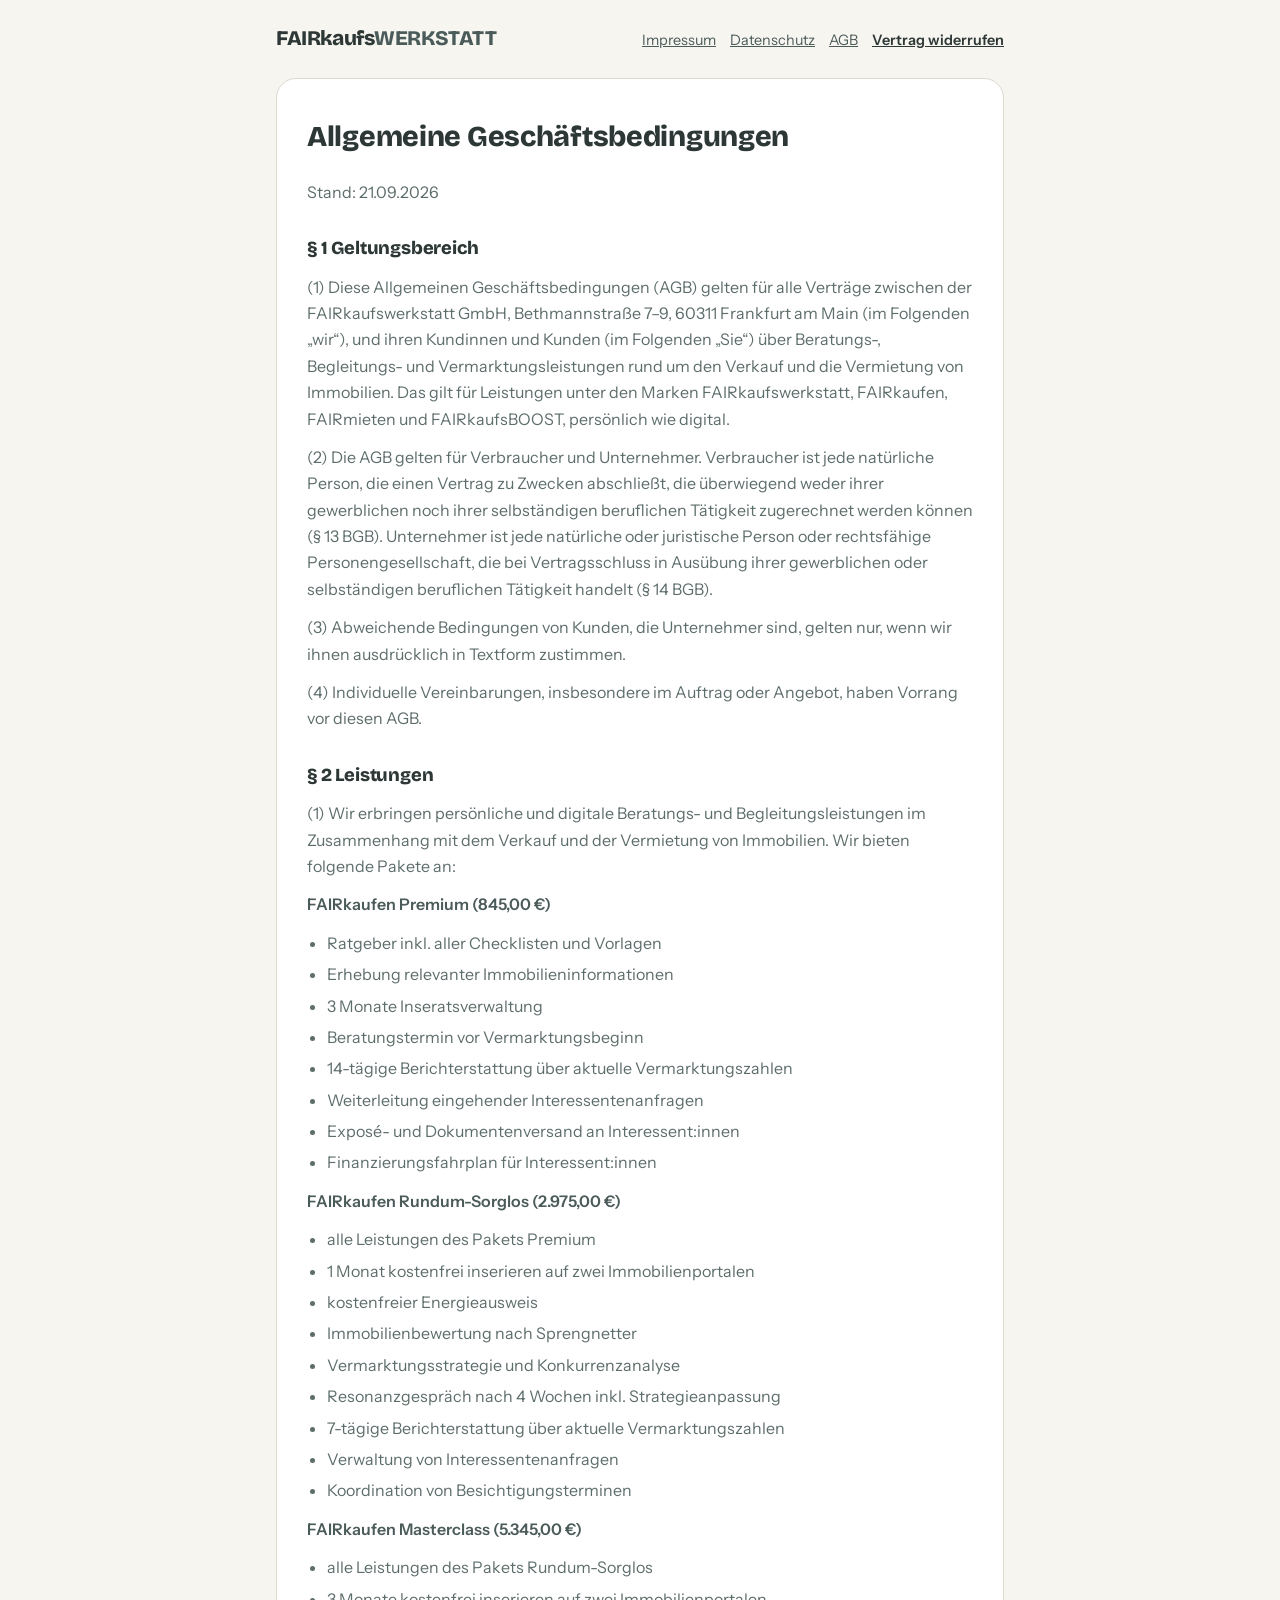
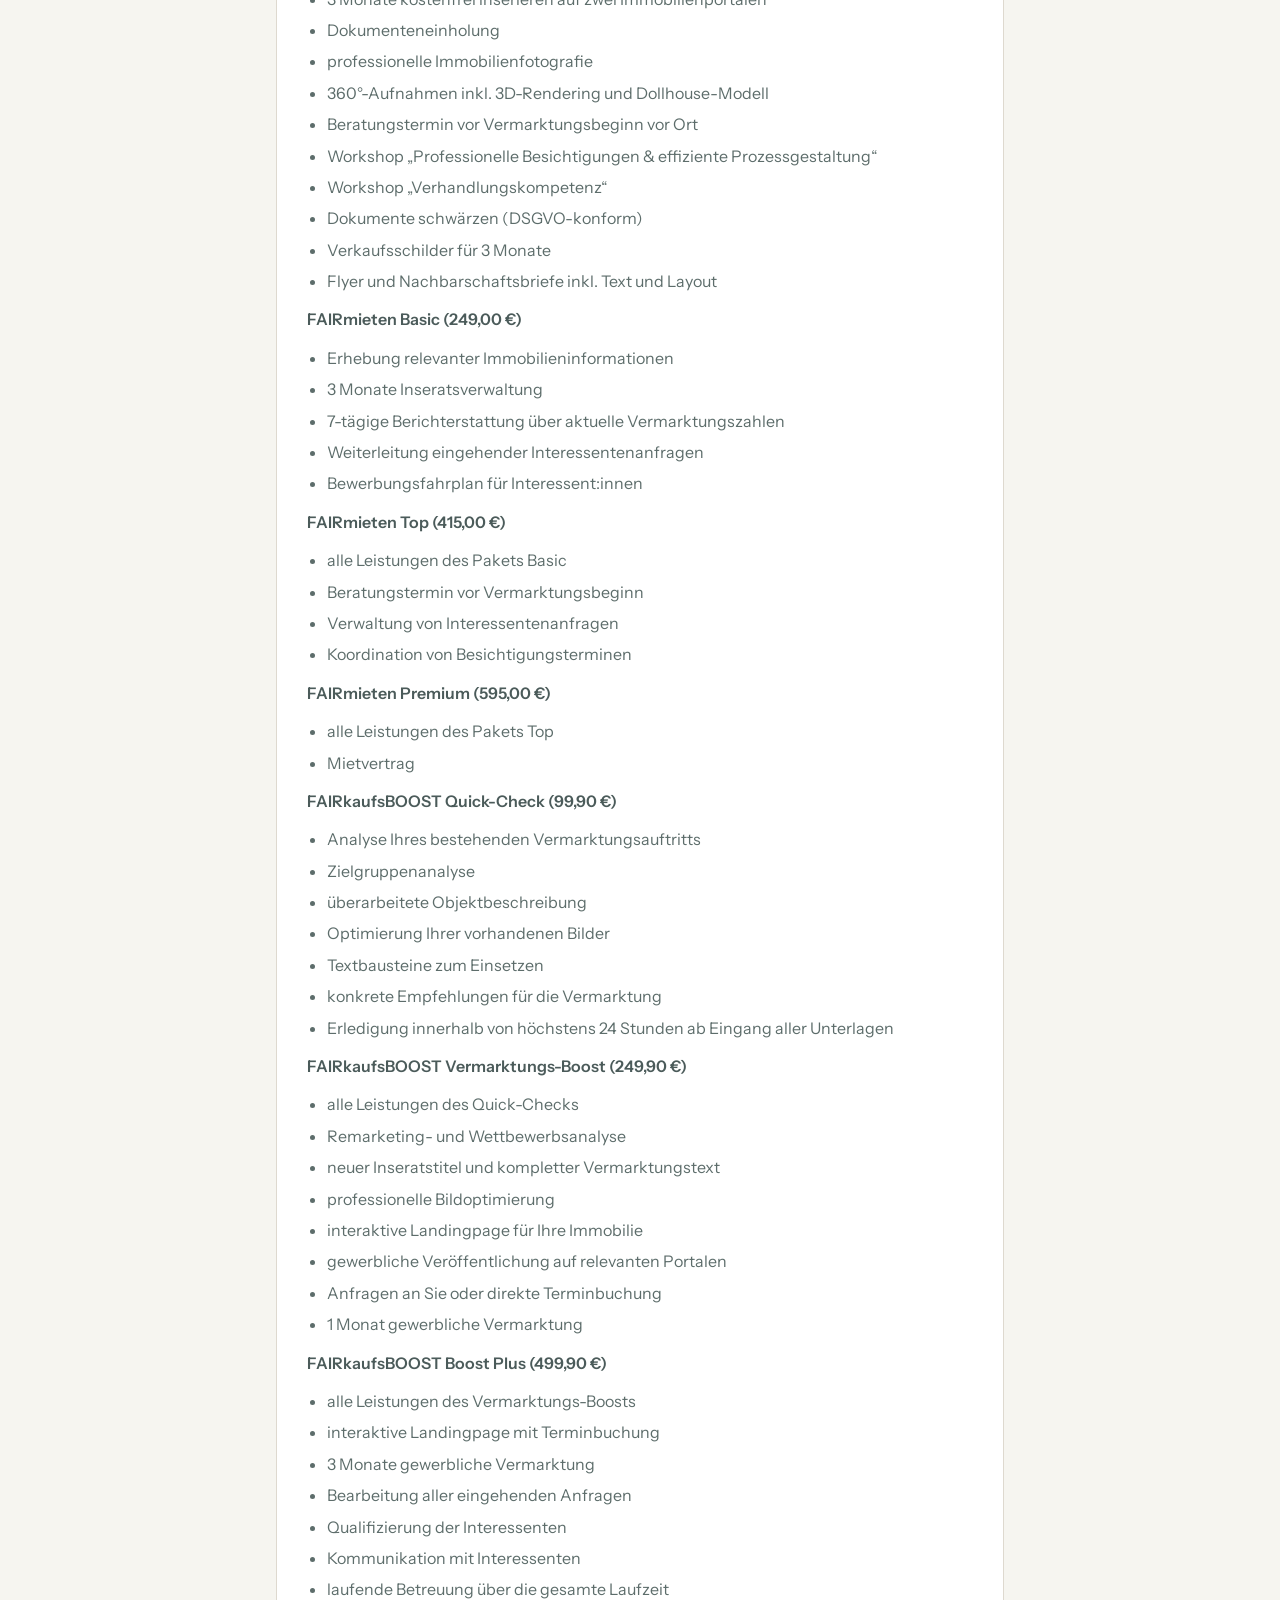
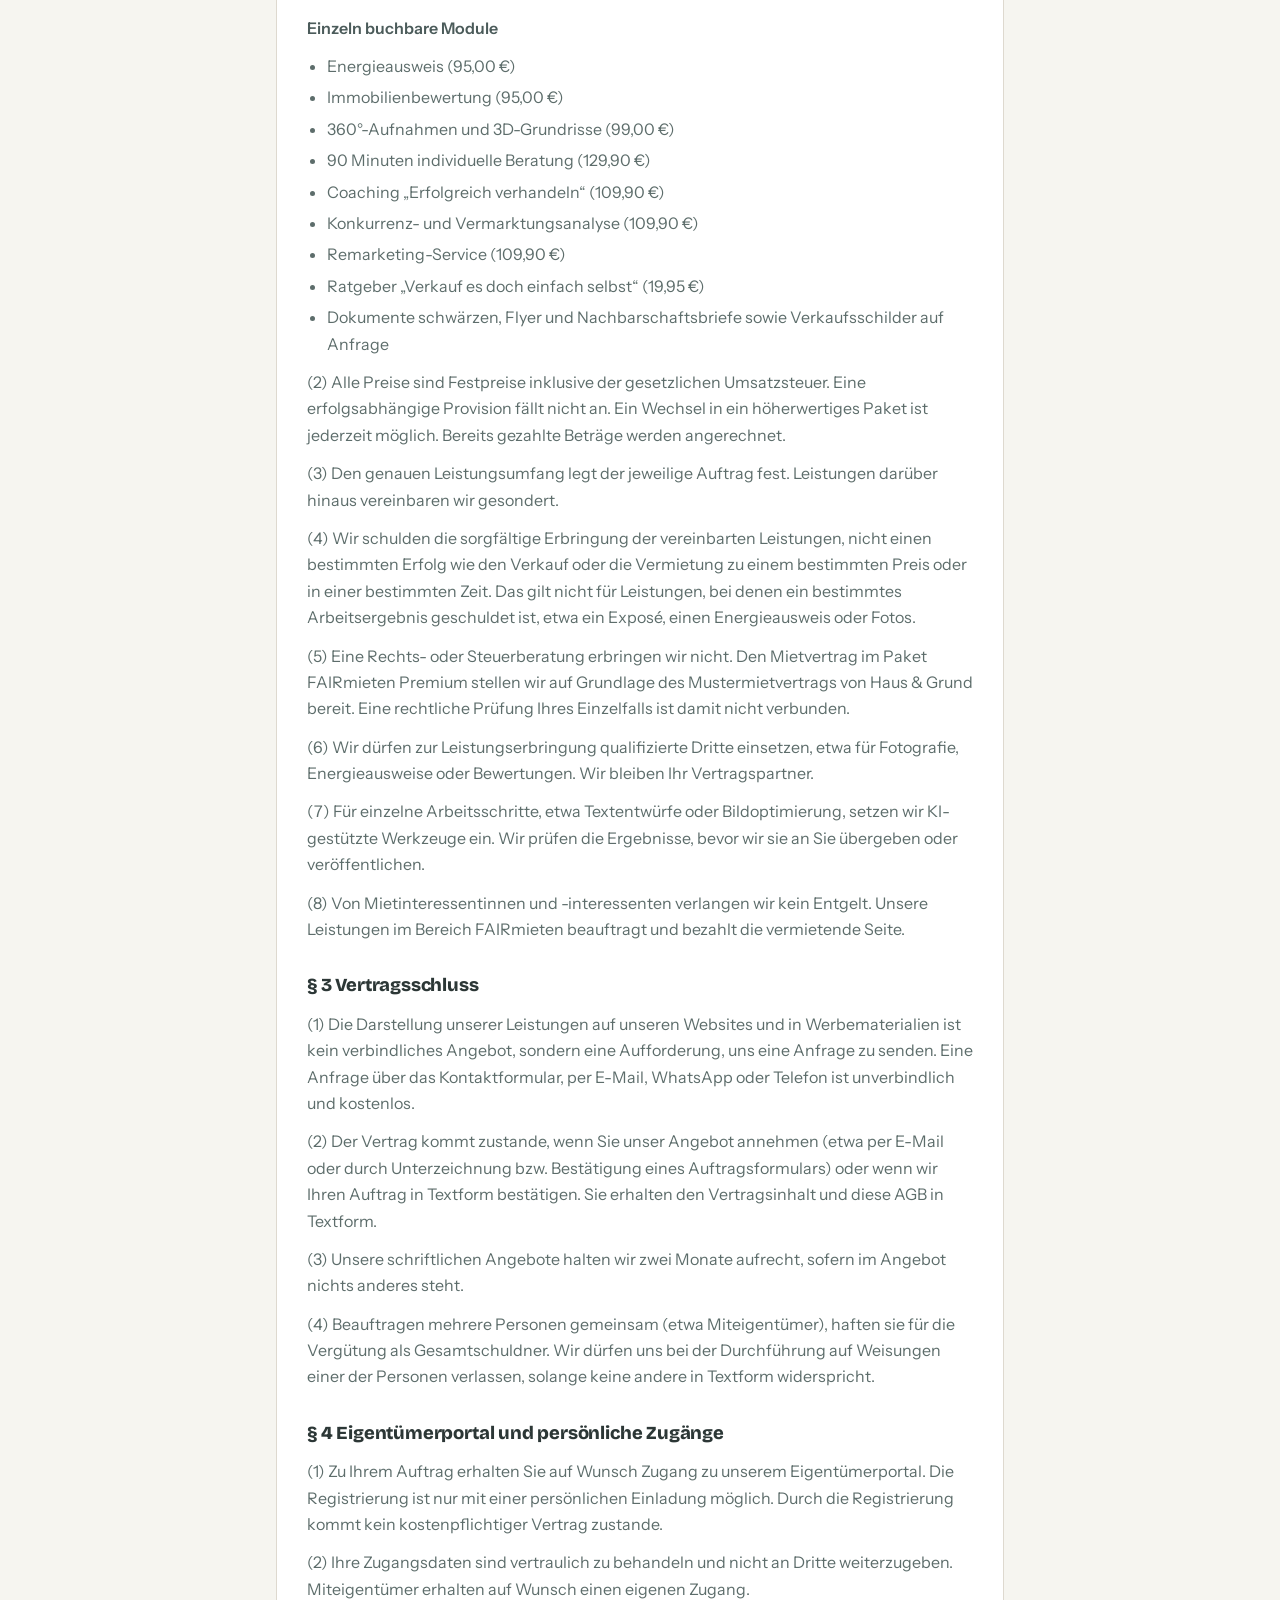
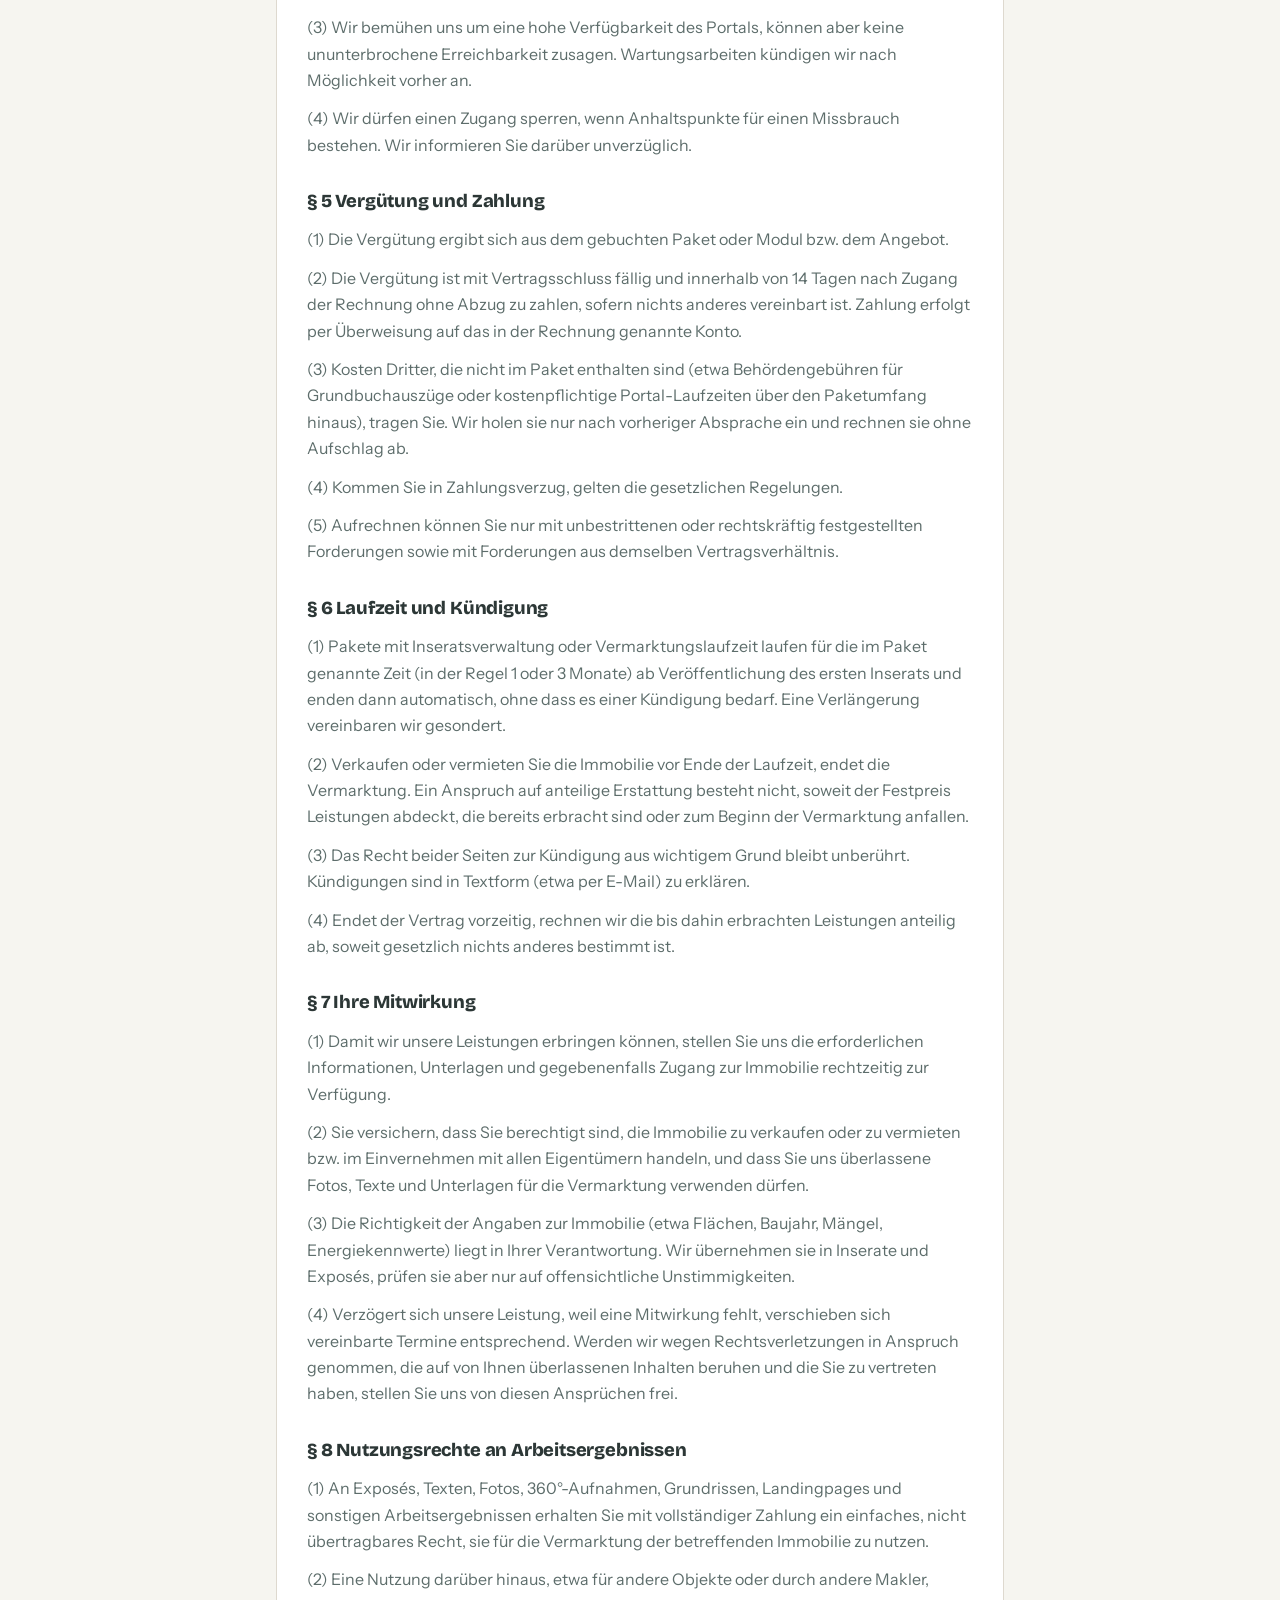
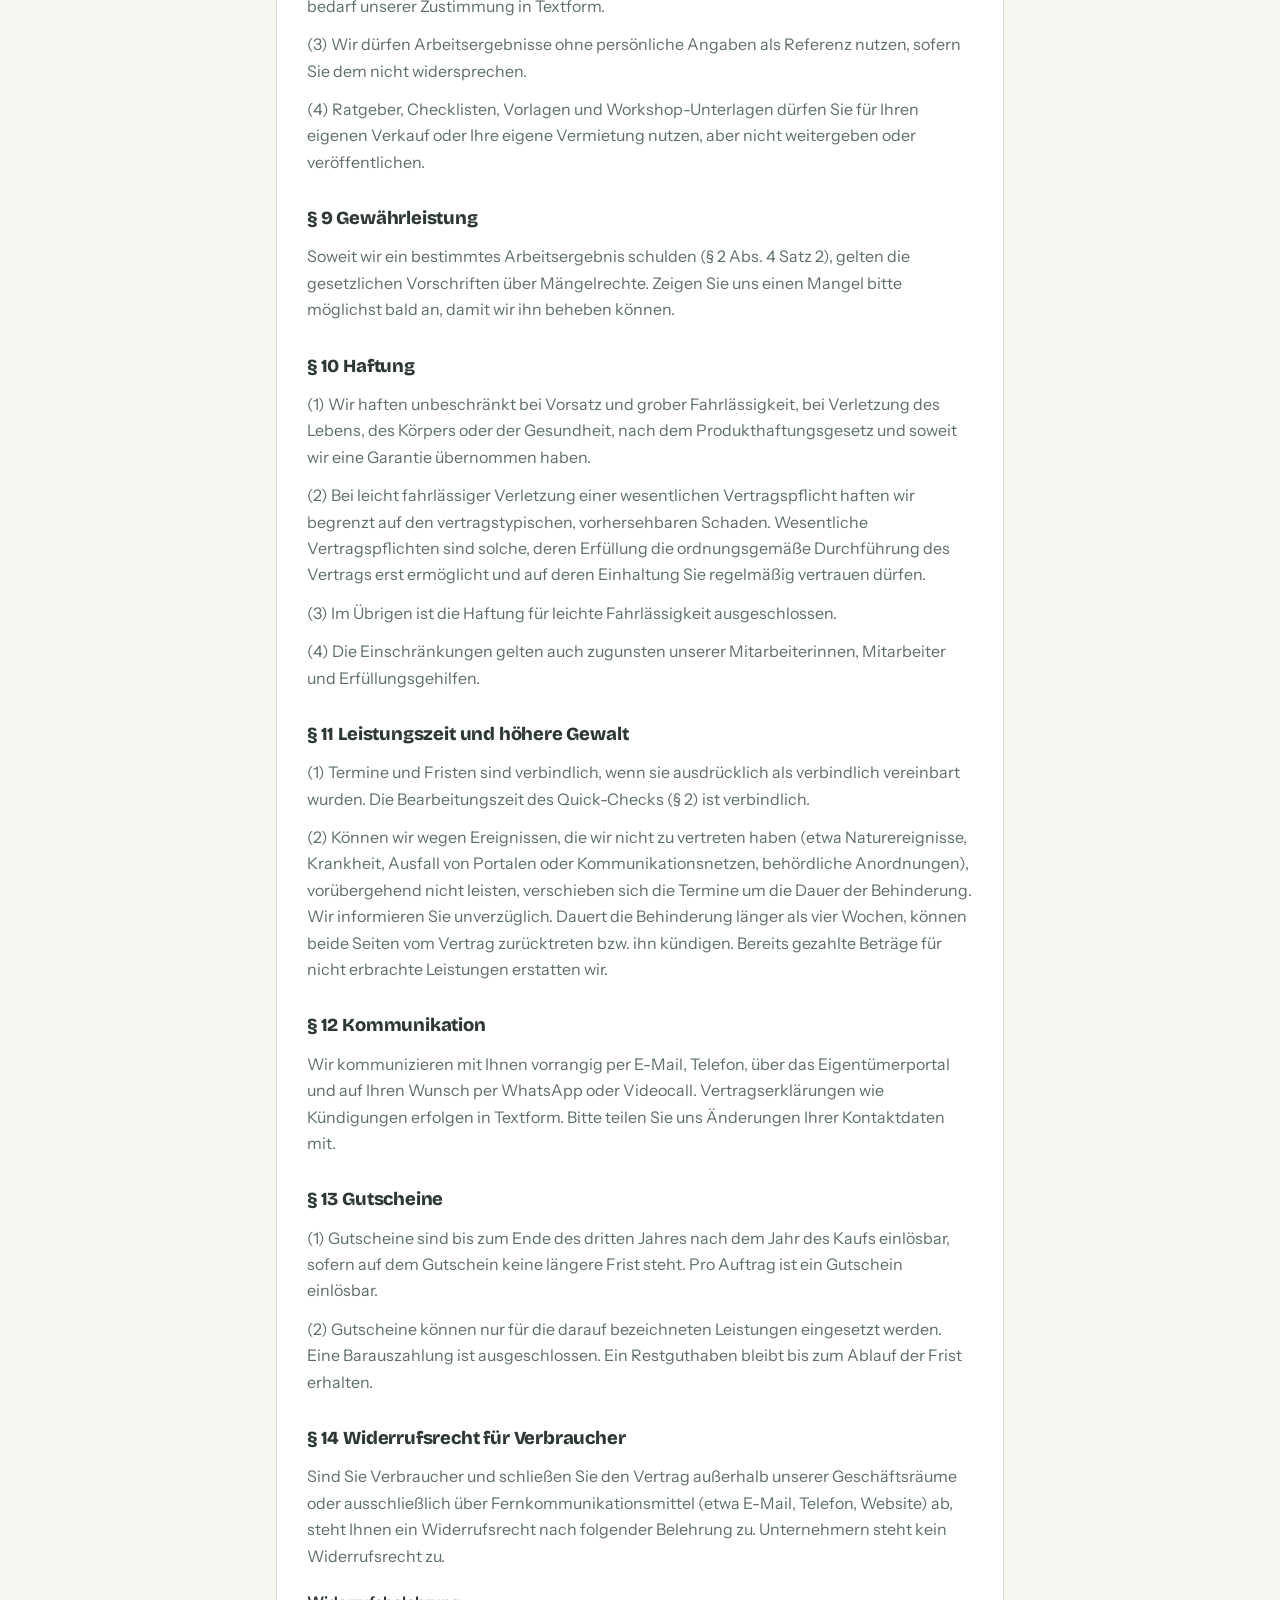
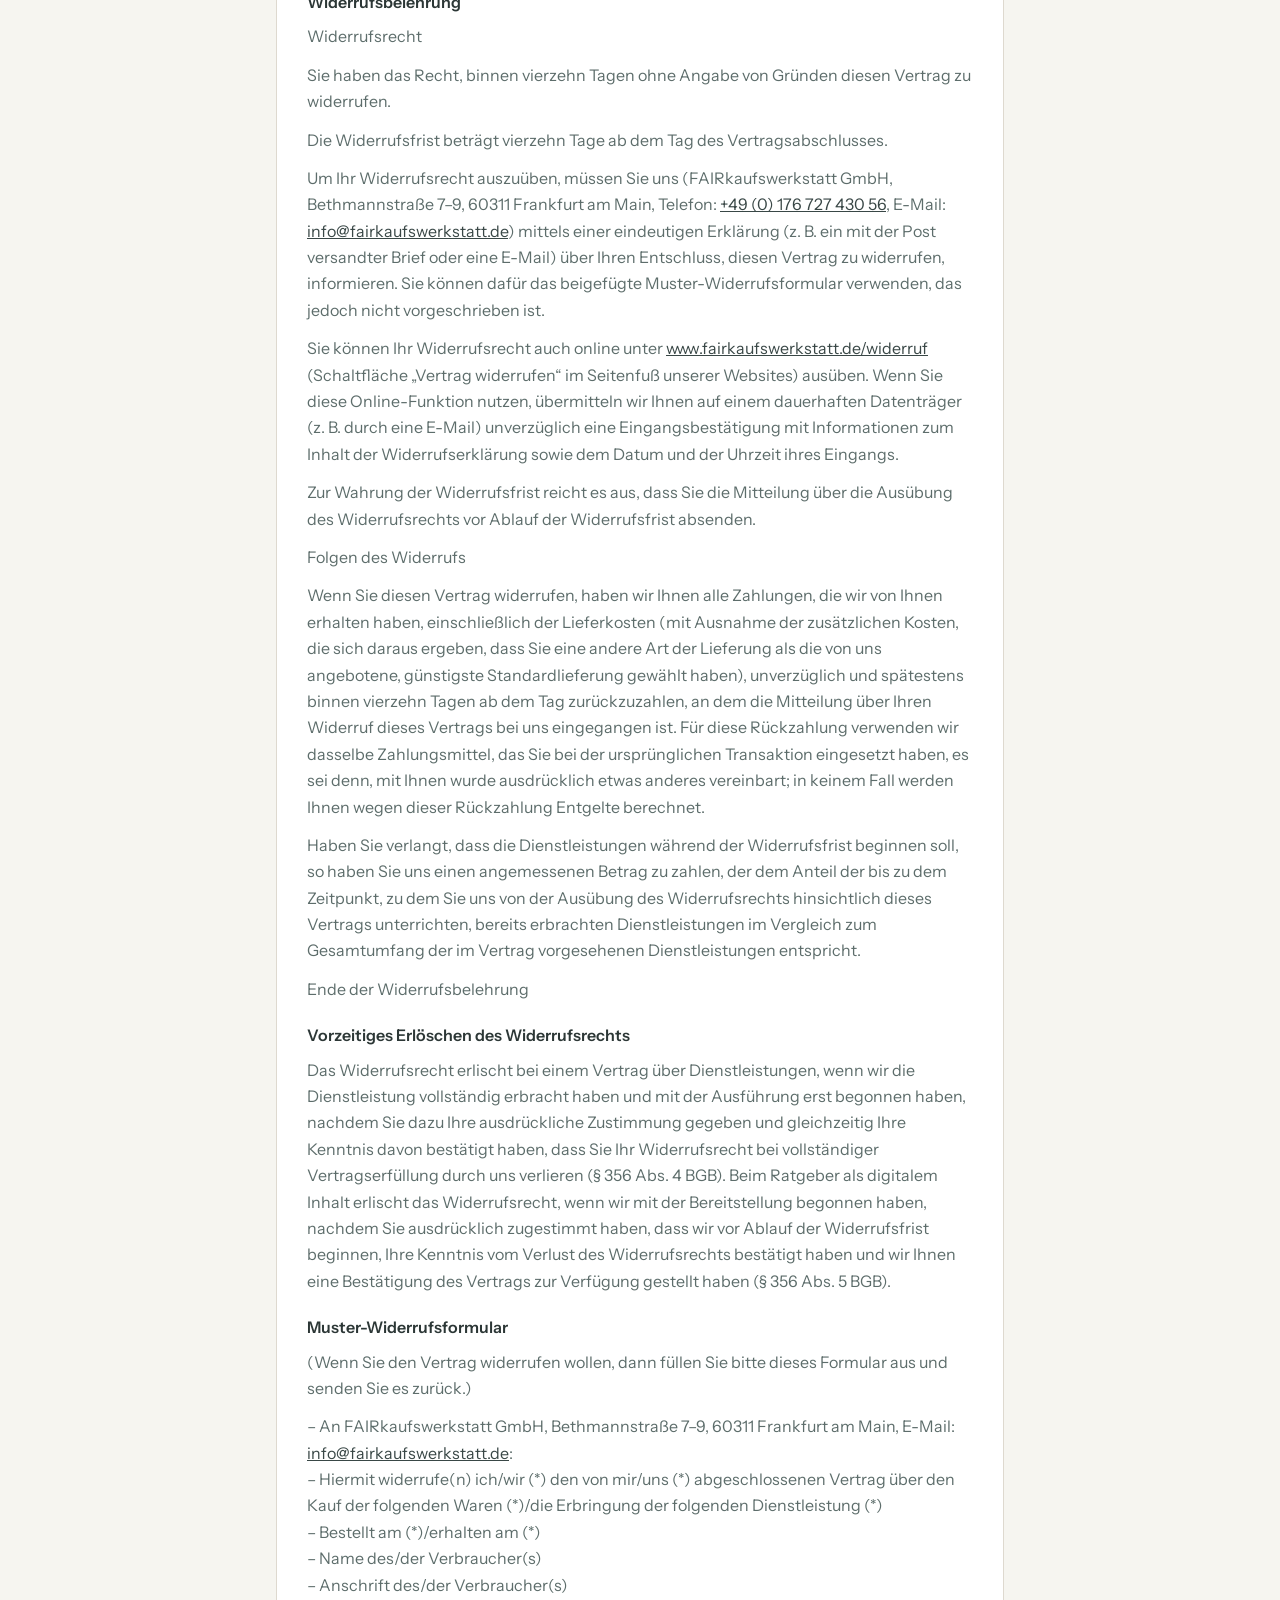
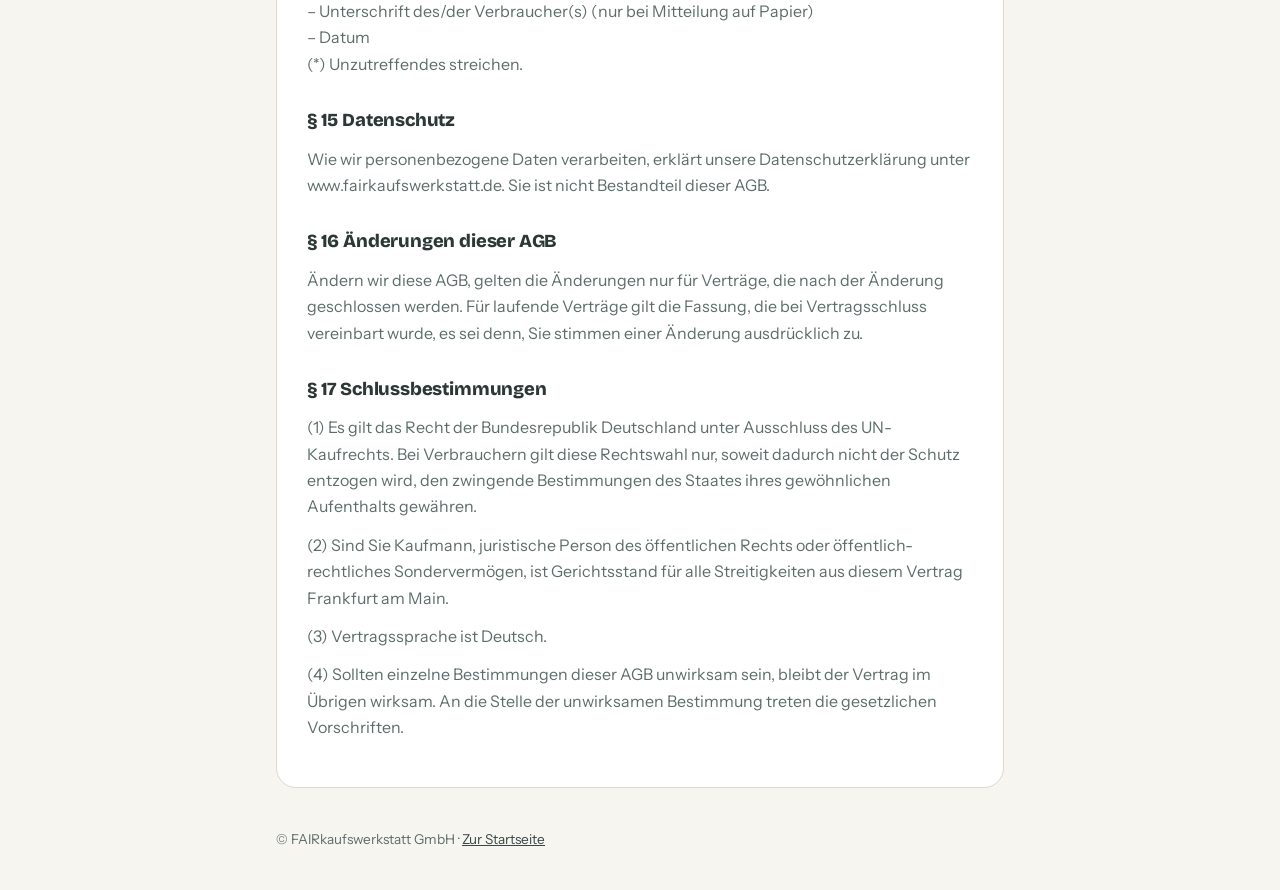
==== agb/index.html @ 756a77ba "Feste Adressen /impressum/, /datenschutz/, /agb/ für Verlinkung aus Portal, CRM und Mails Co-Authore" ====
<!DOCTYPE html>
<html lang="de">
<head>
<meta charset="UTF-8">
<meta name="viewport" content="width=device-width, initial-scale=1">
<title>AGB – FAIRkaufswerkstatt</title>
<link rel="canonical" href="https://www.fairkaufswerkstatt.de/agb/">
<link rel="icon" href="/favicon.png" type="image/png">
<link rel="stylesheet" href="/fonts/fonts.css">
<style>
  :root{--ink:#2c3736;--ink-2:#4b5b5a;--muted:#5d6d6b;--paper:#f6f5f0;--line:#ded9cf;--mint-dark:#394746;
    --display:'Bricolage Grotesque','Arial Black',system-ui,sans-serif;--body:'Instrument Sans',system-ui,-apple-system,'Segoe UI',sans-serif}
  *{box-sizing:border-box}
  body{margin:0;background:var(--paper);color:var(--ink);font-family:var(--body);font-size:16px;line-height:1.65}
  .wrap{width:min(760px,100%);margin:0 auto;padding:0 16px}
  header{padding:22px 0;display:flex;justify-content:space-between;align-items:center;gap:12px;flex-wrap:wrap}
  .brand{font-family:var(--display);font-weight:800;font-size:1.3rem;letter-spacing:-.02em;text-decoration:none;color:var(--ink)}
  .brand span{color:var(--ink-2)}
  nav a{color:var(--ink-2);margin-left:14px;font-size:.9rem}
  main{background:#fff;border:1px solid var(--line);border-radius:20px;padding:34px 30px;margin-bottom:40px}
  @media(max-width:560px){main{padding:24px 16px}nav a{margin:0 14px 0 0}}
  h1{font-family:var(--display);font-weight:800;letter-spacing:-.01em;font-size:1.8rem;margin:0 0 18px}
  h2{font-family:var(--display);font-weight:800;letter-spacing:-.01em;font-size:1.15rem;margin:28px 0 10px}
  h3{font-weight:600;font-size:1rem;margin:20px 0 8px}
  p{margin:0 0 12px;color:var(--muted)} ul{margin:0 0 12px;padding-left:20px;color:var(--muted)} li{margin-bottom:5px}
  strong{color:var(--ink-2)}
  a{color:var(--mint-dark);overflow-wrap:break-word}
  footer{padding:0 0 40px;font-size:.85rem;color:var(--muted)}
  .widerruf{font-weight:600;color:var(--ink)}
</style>
</head>
<body>
<div class="wrap">
<header><a class="brand" href="/">FAIRkaufs<span>WERKSTATT</span></a>
<nav><a href="/impressum/">Impressum</a><a href="/datenschutz/">Datenschutz</a><a href="/agb/">AGB</a><a class="widerruf" href="/widerruf/">Vertrag widerrufen</a></nav></header>
<main>
<h1>Allgemeine Geschäftsbedingungen</h1>
<p>Stand: 21.09.2026</p>
<h2>§ 1 Geltungsbereich</h2>
<p>(1) Diese Allgemeinen Geschäftsbedingungen (AGB) gelten für alle Verträge zwischen der FAIRkaufswerkstatt GmbH, Bethmannstraße 7–9, 60311 Frankfurt am Main (im Folgenden „wir“), und ihren Kundinnen und Kunden (im Folgenden „Sie“) über Beratungs-, Begleitungs- und Vermarktungsleistungen rund um den Verkauf und die Vermietung von Immobilien. Das gilt für Leistungen unter den Marken FAIRkaufswerkstatt, FAIRkaufen, FAIRmieten und FAIRkaufsBOOST, persönlich wie digital.</p>
<p>(2) Die AGB gelten für Verbraucher und Unternehmer. Verbraucher ist jede natürliche Person, die einen Vertrag zu Zwecken abschließt, die überwiegend weder ihrer gewerblichen noch ihrer selbständigen beruflichen Tätigkeit zugerechnet werden können (§ 13 BGB). Unternehmer ist jede natürliche oder juristische Person oder rechtsfähige Personengesellschaft, die bei Vertragsschluss in Ausübung ihrer gewerblichen oder selbständigen beruflichen Tätigkeit handelt (§ 14 BGB).</p>
<p>(3) Abweichende Bedingungen von Kunden, die Unternehmer sind, gelten nur, wenn wir ihnen ausdrücklich in Textform zustimmen.</p>
<p>(4) Individuelle Vereinbarungen, insbesondere im Auftrag oder Angebot, haben Vorrang vor diesen AGB.</p>
<h2>§ 2 Leistungen</h2>
<p>(1) Wir erbringen persönliche und digitale Beratungs- und Begleitungsleistungen im Zusammenhang mit dem Verkauf und der Vermietung von Immobilien. Wir bieten folgende Pakete an:</p>
<p><strong>FAIRkaufen Premium (845,00 €)</strong></p>
<ul><li>Ratgeber inkl. aller Checklisten und Vorlagen</li><li>Erhebung relevanter Immobilieninformationen</li><li>3 Monate Inseratsverwaltung</li><li>Beratungstermin vor Vermarktungsbeginn</li><li>14-tägige Berichterstattung über aktuelle Vermarktungszahlen</li><li>Weiterleitung eingehender Interessentenanfragen</li><li>Exposé- und Dokumentenversand an Interessent:innen</li><li>Finanzierungsfahrplan für Interessent:innen</li></ul>
<p><strong>FAIRkaufen Rundum-Sorglos (2.975,00 €)</strong></p>
<ul><li>alle Leistungen des Pakets Premium</li><li>1 Monat kostenfrei inserieren auf zwei Immobilienportalen</li><li>kostenfreier Energieausweis</li><li>Immobilienbewertung nach Sprengnetter</li><li>Vermarktungsstrategie und Konkurrenzanalyse</li><li>Resonanzgespräch nach 4 Wochen inkl. Strategieanpassung</li><li>7-tägige Berichterstattung über aktuelle Vermarktungszahlen</li><li>Verwaltung von Interessentenanfragen</li><li>Koordination von Besichtigungsterminen</li></ul>
<p><strong>FAIRkaufen Masterclass (5.345,00 €)</strong></p>
<ul><li>alle Leistungen des Pakets Rundum-Sorglos</li><li>3 Monate kostenfrei inserieren auf zwei Immobilienportalen</li><li>Dokumenteneinholung</li><li>professionelle Immobilienfotografie</li><li>360°-Aufnahmen inkl. 3D-Rendering und Dollhouse-Modell</li><li>Beratungstermin vor Vermarktungsbeginn vor Ort</li><li>Workshop „Professionelle Besichtigungen &amp; effiziente Prozessgestaltung“</li><li>Workshop „Verhandlungskompetenz“</li><li>Dokumente schwärzen (DSGVO-konform)</li><li>Verkaufsschilder für 3 Monate</li><li>Flyer und Nachbarschaftsbriefe inkl. Text und Layout</li></ul>
<p><strong>FAIRmieten Basic (249,00 €)</strong></p>
<ul><li>Erhebung relevanter Immobilieninformationen</li><li>3 Monate Inseratsverwaltung</li><li>7-tägige Berichterstattung über aktuelle Vermarktungszahlen</li><li>Weiterleitung eingehender Interessentenanfragen</li><li>Bewerbungsfahrplan für Interessent:innen</li></ul>
<p><strong>FAIRmieten Top (415,00 €)</strong></p>
<ul><li>alle Leistungen des Pakets Basic</li><li>Beratungstermin vor Vermarktungsbeginn</li><li>Verwaltung von Interessentenanfragen</li><li>Koordination von Besichtigungsterminen</li></ul>
<p><strong>FAIRmieten Premium (595,00 €)</strong></p>
<ul><li>alle Leistungen des Pakets Top</li><li>Mietvertrag</li></ul>
<p><strong>FAIRkaufsBOOST Quick-Check (99,90 €)</strong></p>
<ul><li>Analyse Ihres bestehenden Vermarktungsauftritts</li><li>Zielgruppenanalyse</li><li>überarbeitete Objektbeschreibung</li><li>Optimierung Ihrer vorhandenen Bilder</li><li>Textbausteine zum Einsetzen</li><li>konkrete Empfehlungen für die Vermarktung</li><li>Erledigung innerhalb von höchstens 24 Stunden ab Eingang aller Unterlagen</li></ul>
<p><strong>FAIRkaufsBOOST Vermarktungs-Boost (249,90 €)</strong></p>
<ul><li>alle Leistungen des Quick-Checks</li><li>Remarketing- und Wettbewerbsanalyse</li><li>neuer Inseratstitel und kompletter Vermarktungstext</li><li>professionelle Bildoptimierung</li><li>interaktive Landingpage für Ihre Immobilie</li><li>gewerbliche Veröffentlichung auf relevanten Portalen</li><li>Anfragen an Sie oder direkte Terminbuchung</li><li>1 Monat gewerbliche Vermarktung</li></ul>
<p><strong>FAIRkaufsBOOST Boost Plus (499,90 €)</strong></p>
<ul><li>alle Leistungen des Vermarktungs-Boosts</li><li>interaktive Landingpage mit Terminbuchung</li><li>3 Monate gewerbliche Vermarktung</li><li>Bearbeitung aller eingehenden Anfragen</li><li>Qualifizierung der Interessenten</li><li>Kommunikation mit Interessenten</li><li>laufende Betreuung über die gesamte Laufzeit</li></ul>
<p><strong>Einzeln buchbare Module</strong></p>
<ul><li>Energieausweis (95,00 €)</li><li>Immobilienbewertung (95,00 €)</li><li>360°-Aufnahmen und 3D-Grundrisse (99,00 €)</li><li>90 Minuten individuelle Beratung (129,90 €)</li><li>Coaching „Erfolgreich verhandeln“ (109,90 €)</li><li>Konkurrenz- und Vermarktungsanalyse (109,90 €)</li><li>Remarketing-Service (109,90 €)</li><li>Ratgeber „Verkauf es doch einfach selbst“ (19,95 €)</li><li>Dokumente schwärzen, Flyer und Nachbarschaftsbriefe sowie Verkaufsschilder auf Anfrage</li></ul>
<p>(2) Alle Preise sind Festpreise inklusive der gesetzlichen Umsatzsteuer. Eine erfolgsabhängige Provision fällt nicht an. Ein Wechsel in ein höherwertiges Paket ist jederzeit möglich. Bereits gezahlte Beträge werden angerechnet.</p>
<p>(3) Den genauen Leistungsumfang legt der jeweilige Auftrag fest. Leistungen darüber hinaus vereinbaren wir gesondert.</p>
<p>(4) Wir schulden die sorgfältige Erbringung der vereinbarten Leistungen, nicht einen bestimmten Erfolg wie den Verkauf oder die Vermietung zu einem bestimmten Preis oder in einer bestimmten Zeit. Das gilt nicht für Leistungen, bei denen ein bestimmtes Arbeitsergebnis geschuldet ist, etwa ein Exposé, einen Energieausweis oder Fotos.</p>
<p>(5) Eine Rechts- oder Steuerberatung erbringen wir nicht. Den Mietvertrag im Paket FAIRmieten Premium stellen wir auf Grundlage des Mustermietvertrags von Haus &amp; Grund bereit. Eine rechtliche Prüfung Ihres Einzelfalls ist damit nicht verbunden.</p>
<p>(6) Wir dürfen zur Leistungserbringung qualifizierte Dritte einsetzen, etwa für Fotografie, Energieausweise oder Bewertungen. Wir bleiben Ihr Vertragspartner.</p>
<p>(7) Für einzelne Arbeitsschritte, etwa Textentwürfe oder Bildoptimierung, setzen wir KI-gestützte Werkzeuge ein. Wir prüfen die Ergebnisse, bevor wir sie an Sie übergeben oder veröffentlichen.</p>
<p>(8) Von Mietinteressentinnen und -interessenten verlangen wir kein Entgelt. Unsere Leistungen im Bereich FAIRmieten beauftragt und bezahlt die vermietende Seite.</p>
<h2>§ 3 Vertragsschluss</h2>
<p>(1) Die Darstellung unserer Leistungen auf unseren Websites und in Werbematerialien ist kein verbindliches Angebot, sondern eine Aufforderung, uns eine Anfrage zu senden. Eine Anfrage über das Kontaktformular, per E-Mail, WhatsApp oder Telefon ist unverbindlich und kostenlos.</p>
<p>(2) Der Vertrag kommt zustande, wenn Sie unser Angebot annehmen (etwa per E-Mail oder durch Unterzeichnung bzw. Bestätigung eines Auftragsformulars) oder wenn wir Ihren Auftrag in Textform bestätigen. Sie erhalten den Vertragsinhalt und diese AGB in Textform.</p>
<p>(3) Unsere schriftlichen Angebote halten wir zwei Monate aufrecht, sofern im Angebot nichts anderes steht.</p>
<p>(4) Beauftragen mehrere Personen gemeinsam (etwa Miteigentümer), haften sie für die Vergütung als Gesamtschuldner. Wir dürfen uns bei der Durchführung auf Weisungen einer der Personen verlassen, solange keine andere in Textform widerspricht.</p>
<h2>§ 4 Eigentümerportal und persönliche Zugänge</h2>
<p>(1) Zu Ihrem Auftrag erhalten Sie auf Wunsch Zugang zu unserem Eigentümerportal. Die Registrierung ist nur mit einer persönlichen Einladung möglich. Durch die Registrierung kommt kein kostenpflichtiger Vertrag zustande.</p>
<p>(2) Ihre Zugangsdaten sind vertraulich zu behandeln und nicht an Dritte weiterzugeben. Miteigentümer erhalten auf Wunsch einen eigenen Zugang.</p>
<p>(3) Wir bemühen uns um eine hohe Verfügbarkeit des Portals, können aber keine ununterbrochene Erreichbarkeit zusagen. Wartungsarbeiten kündigen wir nach Möglichkeit vorher an.</p>
<p>(4) Wir dürfen einen Zugang sperren, wenn Anhaltspunkte für einen Missbrauch bestehen. Wir informieren Sie darüber unverzüglich.</p>
<h2>§ 5 Vergütung und Zahlung</h2>
<p>(1) Die Vergütung ergibt sich aus dem gebuchten Paket oder Modul bzw. dem Angebot.</p>
<p>(2) Die Vergütung ist mit Vertragsschluss fällig und innerhalb von 14 Tagen nach Zugang der Rechnung ohne Abzug zu zahlen, sofern nichts anderes vereinbart ist. Zahlung erfolgt per Überweisung auf das in der Rechnung genannte Konto.</p>
<p>(3) Kosten Dritter, die nicht im Paket enthalten sind (etwa Behördengebühren für Grundbuchauszüge oder kostenpflichtige Portal-Laufzeiten über den Paketumfang hinaus), tragen Sie. Wir holen sie nur nach vorheriger Absprache ein und rechnen sie ohne Aufschlag ab.</p>
<p>(4) Kommen Sie in Zahlungsverzug, gelten die gesetzlichen Regelungen.</p>
<p>(5) Aufrechnen können Sie nur mit unbestrittenen oder rechtskräftig festgestellten Forderungen sowie mit Forderungen aus demselben Vertragsverhältnis.</p>
<h2>§ 6 Laufzeit und Kündigung</h2>
<p>(1) Pakete mit Inseratsverwaltung oder Vermarktungslaufzeit laufen für die im Paket genannte Zeit (in der Regel 1 oder 3 Monate) ab Veröffentlichung des ersten Inserats und enden dann automatisch, ohne dass es einer Kündigung bedarf. Eine Verlängerung vereinbaren wir gesondert.</p>
<p>(2) Verkaufen oder vermieten Sie die Immobilie vor Ende der Laufzeit, endet die Vermarktung. Ein Anspruch auf anteilige Erstattung besteht nicht, soweit der Festpreis Leistungen abdeckt, die bereits erbracht sind oder zum Beginn der Vermarktung anfallen.</p>
<p>(3) Das Recht beider Seiten zur Kündigung aus wichtigem Grund bleibt unberührt. Kündigungen sind in Textform (etwa per E-Mail) zu erklären.</p>
<p>(4) Endet der Vertrag vorzeitig, rechnen wir die bis dahin erbrachten Leistungen anteilig ab, soweit gesetzlich nichts anderes bestimmt ist.</p>
<h2>§ 7 Ihre Mitwirkung</h2>
<p>(1) Damit wir unsere Leistungen erbringen können, stellen Sie uns die erforderlichen Informationen, Unterlagen und gegebenenfalls Zugang zur Immobilie rechtzeitig zur Verfügung.</p>
<p>(2) Sie versichern, dass Sie berechtigt sind, die Immobilie zu verkaufen oder zu vermieten bzw. im Einvernehmen mit allen Eigentümern handeln, und dass Sie uns überlassene Fotos, Texte und Unterlagen für die Vermarktung verwenden dürfen.</p>
<p>(3) Die Richtigkeit der Angaben zur Immobilie (etwa Flächen, Baujahr, Mängel, Energiekennwerte) liegt in Ihrer Verantwortung. Wir übernehmen sie in Inserate und Exposés, prüfen sie aber nur auf offensichtliche Unstimmigkeiten.</p>
<p>(4) Verzögert sich unsere Leistung, weil eine Mitwirkung fehlt, verschieben sich vereinbarte Termine entsprechend. Werden wir wegen Rechtsverletzungen in Anspruch genommen, die auf von Ihnen überlassenen Inhalten beruhen und die Sie zu vertreten haben, stellen Sie uns von diesen Ansprüchen frei.</p>
<h2>§ 8 Nutzungsrechte an Arbeitsergebnissen</h2>
<p>(1) An Exposés, Texten, Fotos, 360°-Aufnahmen, Grundrissen, Landingpages und sonstigen Arbeitsergebnissen erhalten Sie mit vollständiger Zahlung ein einfaches, nicht übertragbares Recht, sie für die Vermarktung der betreffenden Immobilie zu nutzen.</p>
<p>(2) Eine Nutzung darüber hinaus, etwa für andere Objekte oder durch andere Makler, bedarf unserer Zustimmung in Textform.</p>
<p>(3) Wir dürfen Arbeitsergebnisse ohne persönliche Angaben als Referenz nutzen, sofern Sie dem nicht widersprechen.</p>
<p>(4) Ratgeber, Checklisten, Vorlagen und Workshop-Unterlagen dürfen Sie für Ihren eigenen Verkauf oder Ihre eigene Vermietung nutzen, aber nicht weitergeben oder veröffentlichen.</p>
<h2>§ 9 Gewährleistung</h2>
<p>Soweit wir ein bestimmtes Arbeitsergebnis schulden (§ 2 Abs. 4 Satz 2), gelten die gesetzlichen Vorschriften über Mängelrechte. Zeigen Sie uns einen Mangel bitte möglichst bald an, damit wir ihn beheben können.</p>
<h2>§ 10 Haftung</h2>
<p>(1) Wir haften unbeschränkt bei Vorsatz und grober Fahrlässigkeit, bei Verletzung des Lebens, des Körpers oder der Gesundheit, nach dem Produkthaftungsgesetz und soweit wir eine Garantie übernommen haben.</p>
<p>(2) Bei leicht fahrlässiger Verletzung einer wesentlichen Vertragspflicht haften wir begrenzt auf den vertragstypischen, vorhersehbaren Schaden. Wesentliche Vertragspflichten sind solche, deren Erfüllung die ordnungsgemäße Durchführung des Vertrags erst ermöglicht und auf deren Einhaltung Sie regelmäßig vertrauen dürfen.</p>
<p>(3) Im Übrigen ist die Haftung für leichte Fahrlässigkeit ausgeschlossen.</p>
<p>(4) Die Einschränkungen gelten auch zugunsten unserer Mitarbeiterinnen, Mitarbeiter und Erfüllungsgehilfen.</p>
<h2>§ 11 Leistungszeit und höhere Gewalt</h2>
<p>(1) Termine und Fristen sind verbindlich, wenn sie ausdrücklich als verbindlich vereinbart wurden. Die Bearbeitungszeit des Quick-Checks (§ 2) ist verbindlich.</p>
<p>(2) Können wir wegen Ereignissen, die wir nicht zu vertreten haben (etwa Naturereignisse, Krankheit, Ausfall von Portalen oder Kommunikationsnetzen, behördliche Anordnungen), vorübergehend nicht leisten, verschieben sich die Termine um die Dauer der Behinderung. Wir informieren Sie unverzüglich. Dauert die Behinderung länger als vier Wochen, können beide Seiten vom Vertrag zurücktreten bzw. ihn kündigen. Bereits gezahlte Beträge für nicht erbrachte Leistungen erstatten wir.</p>
<h2>§ 12 Kommunikation</h2>
<p>Wir kommunizieren mit Ihnen vorrangig per E-Mail, Telefon, über das Eigentümerportal und auf Ihren Wunsch per WhatsApp oder Videocall. Vertragserklärungen wie Kündigungen erfolgen in Textform. Bitte teilen Sie uns Änderungen Ihrer Kontaktdaten mit.</p>
<h2>§ 13 Gutscheine</h2>
<p>(1) Gutscheine sind bis zum Ende des dritten Jahres nach dem Jahr des Kaufs einlösbar, sofern auf dem Gutschein keine längere Frist steht. Pro Auftrag ist ein Gutschein einlösbar.</p>
<p>(2) Gutscheine können nur für die darauf bezeichneten Leistungen eingesetzt werden. Eine Barauszahlung ist ausgeschlossen. Ein Restguthaben bleibt bis zum Ablauf der Frist erhalten.</p>
<h2>§ 14 Widerrufsrecht für Verbraucher</h2>
<p>Sind Sie Verbraucher und schließen Sie den Vertrag außerhalb unserer Geschäftsräume oder ausschließlich über Fernkommunikationsmittel (etwa E-Mail, Telefon, Website) ab, steht Ihnen ein Widerrufsrecht nach folgender Belehrung zu. Unternehmern steht kein Widerrufsrecht zu.</p>
<h3>Widerrufsbelehrung</h3>
<p>Widerrufsrecht</p>
<p>Sie haben das Recht, binnen vierzehn Tagen ohne Angabe von Gründen diesen Vertrag zu widerrufen.</p>
<p>Die Widerrufsfrist beträgt vierzehn Tage ab dem Tag des Vertragsabschlusses.</p>
<p>Um Ihr Widerrufsrecht auszuüben, müssen Sie uns (FAIRkaufswerkstatt GmbH, Bethmannstraße 7–9, 60311 Frankfurt am Main, Telefon: <a href="tel:+4917672743056">+49 (0) 176 727 430 56</a>, E-Mail: <a href="mailto:info@fairkaufswerkstatt.de">info@fairkaufswerkstatt.de</a>) mittels einer eindeutigen Erklärung (z. B. ein mit der Post versandter Brief oder eine E-Mail) über Ihren Entschluss, diesen Vertrag zu widerrufen, informieren. Sie können dafür das beigefügte Muster-Widerrufsformular verwenden, das jedoch nicht vorgeschrieben ist.</p>
<p>Sie können Ihr Widerrufsrecht auch online unter <a href="https://www.fairkaufswerkstatt.de/widerruf/">www.fairkaufswerkstatt.de/widerruf</a> (Schaltfläche „Vertrag widerrufen“ im Seitenfuß unserer Websites) ausüben. Wenn Sie diese Online-Funktion nutzen, übermitteln wir Ihnen auf einem dauerhaften Datenträger (z. B. durch eine E-Mail) unverzüglich eine Eingangsbestätigung mit Informationen zum Inhalt der Widerrufserklärung sowie dem Datum und der Uhrzeit ihres Eingangs.</p>
<p>Zur Wahrung der Widerrufsfrist reicht es aus, dass Sie die Mitteilung über die Ausübung des Widerrufsrechts vor Ablauf der Widerrufsfrist absenden.</p>
<p>Folgen des Widerrufs</p>
<p>Wenn Sie diesen Vertrag widerrufen, haben wir Ihnen alle Zahlungen, die wir von Ihnen erhalten haben, einschließlich der Lieferkosten (mit Ausnahme der zusätzlichen Kosten, die sich daraus ergeben, dass Sie eine andere Art der Lieferung als die von uns angebotene, günstigste Standardlieferung gewählt haben), unverzüglich und spätestens binnen vierzehn Tagen ab dem Tag zurückzuzahlen, an dem die Mitteilung über Ihren Widerruf dieses Vertrags bei uns eingegangen ist. Für diese Rückzahlung verwenden wir dasselbe Zahlungsmittel, das Sie bei der ursprünglichen Transaktion eingesetzt haben, es sei denn, mit Ihnen wurde ausdrücklich etwas anderes vereinbart; in keinem Fall werden Ihnen wegen dieser Rückzahlung Entgelte berechnet.</p>
<p>Haben Sie verlangt, dass die Dienstleistungen während der Widerrufsfrist beginnen soll, so haben Sie uns einen angemessenen Betrag zu zahlen, der dem Anteil der bis zu dem Zeitpunkt, zu dem Sie uns von der Ausübung des Widerrufsrechts hinsichtlich dieses Vertrags unterrichten, bereits erbrachten Dienstleistungen im Vergleich zum Gesamtumfang der im Vertrag vorgesehenen Dienstleistungen entspricht.</p>
<p>Ende der Widerrufsbelehrung</p>
<h3>Vorzeitiges Erlöschen des Widerrufsrechts</h3>
<p>Das Widerrufsrecht erlischt bei einem Vertrag über Dienstleistungen, wenn wir die Dienstleistung vollständig erbracht haben und mit der Ausführung erst begonnen haben, nachdem Sie dazu Ihre ausdrückliche Zustimmung gegeben und gleichzeitig Ihre Kenntnis davon bestätigt haben, dass Sie Ihr Widerrufsrecht bei vollständiger Vertragserfüllung durch uns verlieren (§ 356 Abs. 4 BGB). Beim Ratgeber als digitalem Inhalt erlischt das Widerrufsrecht, wenn wir mit der Bereitstellung begonnen haben, nachdem Sie ausdrücklich zugestimmt haben, dass wir vor Ablauf der Widerrufsfrist beginnen, Ihre Kenntnis vom Verlust des Widerrufsrechts bestätigt haben und wir Ihnen eine Bestätigung des Vertrags zur Verfügung gestellt haben (§ 356 Abs. 5 BGB).</p>
<h3>Muster-Widerrufsformular</h3>
<p>(Wenn Sie den Vertrag widerrufen wollen, dann füllen Sie bitte dieses Formular aus und senden Sie es zurück.)</p>
<p>– An FAIRkaufswerkstatt GmbH, Bethmannstraße 7–9, 60311 Frankfurt am Main, E-Mail: <a href="mailto:info@fairkaufswerkstatt.de">info@fairkaufswerkstatt.de</a>:<br>– Hiermit widerrufe(n) ich/wir (*) den von mir/uns (*) abgeschlossenen Vertrag über den Kauf der folgenden Waren (*)/die Erbringung der folgenden Dienstleistung (*)<br>– Bestellt am (*)/erhalten am (*)<br>– Name des/der Verbraucher(s)<br>– Anschrift des/der Verbraucher(s)<br>– Unterschrift des/der Verbraucher(s) (nur bei Mitteilung auf Papier)<br>– Datum<br>(*) Unzutreffendes streichen.</p>
<h2>§ 15 Datenschutz</h2>
<p>Wie wir personenbezogene Daten verarbeiten, erklärt unsere Datenschutzerklärung unter www.fairkaufswerkstatt.de. Sie ist nicht Bestandteil dieser AGB.</p>
<h2>§ 16 Änderungen dieser AGB</h2>
<p>Ändern wir diese AGB, gelten die Änderungen nur für Verträge, die nach der Änderung geschlossen werden. Für laufende Verträge gilt die Fassung, die bei Vertragsschluss vereinbart wurde, es sei denn, Sie stimmen einer Änderung ausdrücklich zu.</p>
<h2>§ 17 Schlussbestimmungen</h2>
<p>(1) Es gilt das Recht der Bundesrepublik Deutschland unter Ausschluss des UN-Kaufrechts. Bei Verbrauchern gilt diese Rechtswahl nur, soweit dadurch nicht der Schutz entzogen wird, den zwingende Bestimmungen des Staates ihres gewöhnlichen Aufenthalts gewähren.</p>
<p>(2) Sind Sie Kaufmann, juristische Person des öffentlichen Rechts oder öffentlich-rechtliches Sondervermögen, ist Gerichtsstand für alle Streitigkeiten aus diesem Vertrag Frankfurt am Main.</p>
<p>(3) Vertragssprache ist Deutsch.</p>
<p>(4) Sollten einzelne Bestimmungen dieser AGB unwirksam sein, bleibt der Vertrag im Übrigen wirksam. An die Stelle der unwirksamen Bestimmung treten die gesetzlichen Vorschriften.</p>
</main>
<footer>© FAIRkaufswerkstatt GmbH · <a href="/">Zur Startseite</a></footer>
</div>
</body>
</html>
---- fonts/fonts.css ----
/* Schriften lokal eingebunden (SIL Open Font License), damit beim Seitenaufruf
   keine Verbindung zu Google entsteht. Quelle: fonts.google.com */
/* Bricolage Grotesque normal latin-ext */
@font-face {
  font-family: 'Bricolage Grotesque';
  font-style: normal;
  font-weight: 600;
  font-stretch: 100%;
  font-display: swap;
  src: url(/fonts/bricolage-grotesque-normal-latin-ext-0.woff2) format('woff2');
  unicode-range: U+0100-02BA, U+02BD-02C5, U+02C7-02CC, U+02CE-02D7, U+02DD-02FF, U+0304, U+0308, U+0329, U+1D00-1DBF, U+1E00-1E9F, U+1EF2-1EFF, U+2020, U+20A0-20AB, U+20AD-20C0, U+2113, U+2C60-2C7F, U+A720-A7FF;
}
/* Bricolage Grotesque normal latin */
@font-face {
  font-family: 'Bricolage Grotesque';
  font-style: normal;
  font-weight: 600;
  font-stretch: 100%;
  font-display: swap;
  src: url(/fonts/bricolage-grotesque-normal-latin-1.woff2) format('woff2');
  unicode-range: U+0000-00FF, U+0131, U+0152-0153, U+02BB-02BC, U+02C6, U+02DA, U+02DC, U+0304, U+0308, U+0329, U+2000-206F, U+20AC, U+2122, U+2191, U+2193, U+2212, U+2215, U+FEFF, U+FFFD;
}
/* Bricolage Grotesque normal latin-ext */
@font-face {
  font-family: 'Bricolage Grotesque';
  font-style: normal;
  font-weight: 700;
  font-stretch: 100%;
  font-display: swap;
  src: url(/fonts/bricolage-grotesque-normal-latin-ext-0.woff2) format('woff2');
  unicode-range: U+0100-02BA, U+02BD-02C5, U+02C7-02CC, U+02CE-02D7, U+02DD-02FF, U+0304, U+0308, U+0329, U+1D00-1DBF, U+1E00-1E9F, U+1EF2-1EFF, U+2020, U+20A0-20AB, U+20AD-20C0, U+2113, U+2C60-2C7F, U+A720-A7FF;
}
/* Bricolage Grotesque normal latin */
@font-face {
  font-family: 'Bricolage Grotesque';
  font-style: normal;
  font-weight: 700;
  font-stretch: 100%;
  font-display: swap;
  src: url(/fonts/bricolage-grotesque-normal-latin-1.woff2) format('woff2');
  unicode-range: U+0000-00FF, U+0131, U+0152-0153, U+02BB-02BC, U+02C6, U+02DA, U+02DC, U+0304, U+0308, U+0329, U+2000-206F, U+20AC, U+2122, U+2191, U+2193, U+2212, U+2215, U+FEFF, U+FFFD;
}
/* Bricolage Grotesque normal latin-ext */
@font-face {
  font-family: 'Bricolage Grotesque';
  font-style: normal;
  font-weight: 800;
  font-stretch: 100%;
  font-display: swap;
  src: url(/fonts/bricolage-grotesque-normal-latin-ext-0.woff2) format('woff2');
  unicode-range: U+0100-02BA, U+02BD-02C5, U+02C7-02CC, U+02CE-02D7, U+02DD-02FF, U+0304, U+0308, U+0329, U+1D00-1DBF, U+1E00-1E9F, U+1EF2-1EFF, U+2020, U+20A0-20AB, U+20AD-20C0, U+2113, U+2C60-2C7F, U+A720-A7FF;
}
/* Bricolage Grotesque normal latin */
@font-face {
  font-family: 'Bricolage Grotesque';
  font-style: normal;
  font-weight: 800;
  font-stretch: 100%;
  font-display: swap;
  src: url(/fonts/bricolage-grotesque-normal-latin-1.woff2) format('woff2');
  unicode-range: U+0000-00FF, U+0131, U+0152-0153, U+02BB-02BC, U+02C6, U+02DA, U+02DC, U+0304, U+0308, U+0329, U+2000-206F, U+20AC, U+2122, U+2191, U+2193, U+2212, U+2215, U+FEFF, U+FFFD;
}
/* Instrument Sans italic latin-ext */
@font-face {
  font-family: 'Instrument Sans';
  font-style: italic;
  font-weight: 400;
  font-stretch: 100%;
  font-display: swap;
  src: url(/fonts/instrument-sans-italic-latin-ext-2.woff2) format('woff2');
  unicode-range: U+0100-02BA, U+02BD-02C5, U+02C7-02CC, U+02CE-02D7, U+02DD-02FF, U+0304, U+0308, U+0329, U+1D00-1DBF, U+1E00-1E9F, U+1EF2-1EFF, U+2020, U+20A0-20AB, U+20AD-20C0, U+2113, U+2C60-2C7F, U+A720-A7FF;
}
/* Instrument Sans italic latin */
@font-face {
  font-family: 'Instrument Sans';
  font-style: italic;
  font-weight: 400;
  font-stretch: 100%;
  font-display: swap;
  src: url(/fonts/instrument-sans-italic-latin-3.woff2) format('woff2');
  unicode-range: U+0000-00FF, U+0131, U+0152-0153, U+02BB-02BC, U+02C6, U+02DA, U+02DC, U+0304, U+0308, U+0329, U+2000-206F, U+20AC, U+2122, U+2191, U+2193, U+2212, U+2215, U+FEFF, U+FFFD;
}
/* Instrument Sans normal latin-ext */
@font-face {
  font-family: 'Instrument Sans';
  font-style: normal;
  font-weight: 400;
  font-stretch: 100%;
  font-display: swap;
  src: url(/fonts/instrument-sans-normal-latin-ext-4.woff2) format('woff2');
  unicode-range: U+0100-02BA, U+02BD-02C5, U+02C7-02CC, U+02CE-02D7, U+02DD-02FF, U+0304, U+0308, U+0329, U+1D00-1DBF, U+1E00-1E9F, U+1EF2-1EFF, U+2020, U+20A0-20AB, U+20AD-20C0, U+2113, U+2C60-2C7F, U+A720-A7FF;
}
/* Instrument Sans normal latin */
@font-face {
  font-family: 'Instrument Sans';
  font-style: normal;
  font-weight: 400;
  font-stretch: 100%;
  font-display: swap;
  src: url(/fonts/instrument-sans-normal-latin-5.woff2) format('woff2');
  unicode-range: U+0000-00FF, U+0131, U+0152-0153, U+02BB-02BC, U+02C6, U+02DA, U+02DC, U+0304, U+0308, U+0329, U+2000-206F, U+20AC, U+2122, U+2191, U+2193, U+2212, U+2215, U+FEFF, U+FFFD;
}
/* Instrument Sans normal latin-ext */
@font-face {
  font-family: 'Instrument Sans';
  font-style: normal;
  font-weight: 500;
  font-stretch: 100%;
  font-display: swap;
  src: url(/fonts/instrument-sans-normal-latin-ext-4.woff2) format('woff2');
  unicode-range: U+0100-02BA, U+02BD-02C5, U+02C7-02CC, U+02CE-02D7, U+02DD-02FF, U+0304, U+0308, U+0329, U+1D00-1DBF, U+1E00-1E9F, U+1EF2-1EFF, U+2020, U+20A0-20AB, U+20AD-20C0, U+2113, U+2C60-2C7F, U+A720-A7FF;
}
/* Instrument Sans normal latin */
@font-face {
  font-family: 'Instrument Sans';
  font-style: normal;
  font-weight: 500;
  font-stretch: 100%;
  font-display: swap;
  src: url(/fonts/instrument-sans-normal-latin-5.woff2) format('woff2');
  unicode-range: U+0000-00FF, U+0131, U+0152-0153, U+02BB-02BC, U+02C6, U+02DA, U+02DC, U+0304, U+0308, U+0329, U+2000-206F, U+20AC, U+2122, U+2191, U+2193, U+2212, U+2215, U+FEFF, U+FFFD;
}
/* Instrument Sans normal latin-ext */
@font-face {
  font-family: 'Instrument Sans';
  font-style: normal;
  font-weight: 600;
  font-stretch: 100%;
  font-display: swap;
  src: url(/fonts/instrument-sans-normal-latin-ext-4.woff2) format('woff2');
  unicode-range: U+0100-02BA, U+02BD-02C5, U+02C7-02CC, U+02CE-02D7, U+02DD-02FF, U+0304, U+0308, U+0329, U+1D00-1DBF, U+1E00-1E9F, U+1EF2-1EFF, U+2020, U+20A0-20AB, U+20AD-20C0, U+2113, U+2C60-2C7F, U+A720-A7FF;
}
/* Instrument Sans normal latin */
@font-face {
  font-family: 'Instrument Sans';
  font-style: normal;
  font-weight: 600;
  font-stretch: 100%;
  font-display: swap;
  src: url(/fonts/instrument-sans-normal-latin-5.woff2) format('woff2');
  unicode-range: U+0000-00FF, U+0131, U+0152-0153, U+02BB-02BC, U+02C6, U+02DA, U+02DC, U+0304, U+0308, U+0329, U+2000-206F, U+20AC, U+2122, U+2191, U+2193, U+2212, U+2215, U+FEFF, U+FFFD;
}
/* JetBrains Mono normal latin-ext */
@font-face {
  font-family: 'JetBrains Mono';
  font-style: normal;
  font-weight: 500;
  font-display: swap;
  src: url(/fonts/jetbrains-mono-normal-latin-ext-6.woff2) format('woff2');
  unicode-range: U+0100-02BA, U+02BD-02C5, U+02C7-02CC, U+02CE-02D7, U+02DD-02FF, U+0304, U+0308, U+0329, U+1D00-1DBF, U+1E00-1E9F, U+1EF2-1EFF, U+2020, U+20A0-20AB, U+20AD-20C0, U+2113, U+2C60-2C7F, U+A720-A7FF;
}
/* JetBrains Mono normal latin */
@font-face {
  font-family: 'JetBrains Mono';
  font-style: normal;
  font-weight: 500;
  font-display: swap;
  src: url(/fonts/jetbrains-mono-normal-latin-7.woff2) format('woff2');
  unicode-range: U+0000-00FF, U+0131, U+0152-0153, U+02BB-02BC, U+02C6, U+02DA, U+02DC, U+0304, U+0308, U+0329, U+2000-206F, U+20AC, U+2122, U+2191, U+2193, U+2212, U+2215, U+FEFF, U+FFFD;
}
/* JetBrains Mono normal latin-ext */
@font-face {
  font-family: 'JetBrains Mono';
  font-style: normal;
  font-weight: 700;
  font-display: swap;
  src: url(/fonts/jetbrains-mono-normal-latin-ext-6.woff2) format('woff2');
  unicode-range: U+0100-02BA, U+02BD-02C5, U+02C7-02CC, U+02CE-02D7, U+02DD-02FF, U+0304, U+0308, U+0329, U+1D00-1DBF, U+1E00-1E9F, U+1EF2-1EFF, U+2020, U+20A0-20AB, U+20AD-20C0, U+2113, U+2C60-2C7F, U+A720-A7FF;
}
/* JetBrains Mono normal latin */
@font-face {
  font-family: 'JetBrains Mono';
  font-style: normal;
  font-weight: 700;
  font-display: swap;
  src: url(/fonts/jetbrains-mono-normal-latin-7.woff2) format('woff2');
  unicode-range: U+0000-00FF, U+0131, U+0152-0153, U+02BB-02BC, U+02C6, U+02DA, U+02DC, U+0304, U+0308, U+0329, U+2000-206F, U+20AC, U+2122, U+2191, U+2193, U+2212, U+2215, U+FEFF, U+FFFD;
}
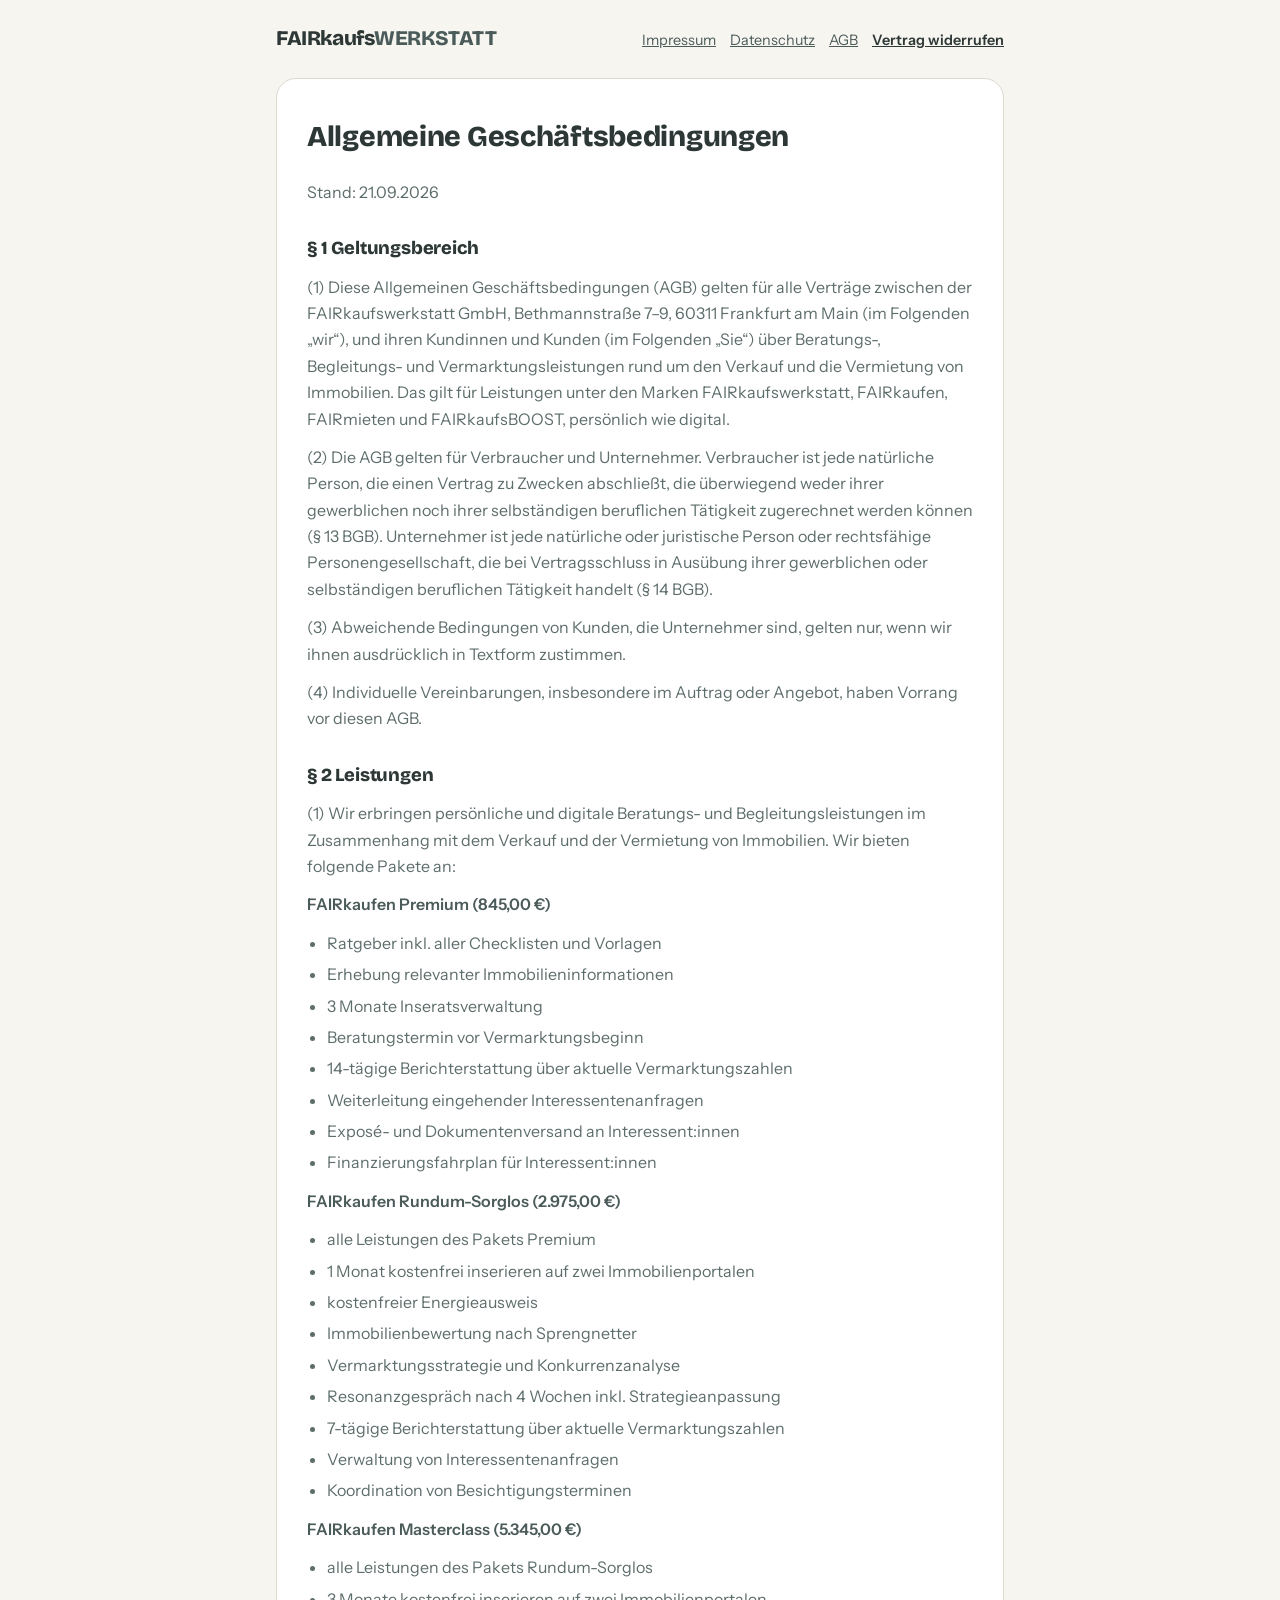
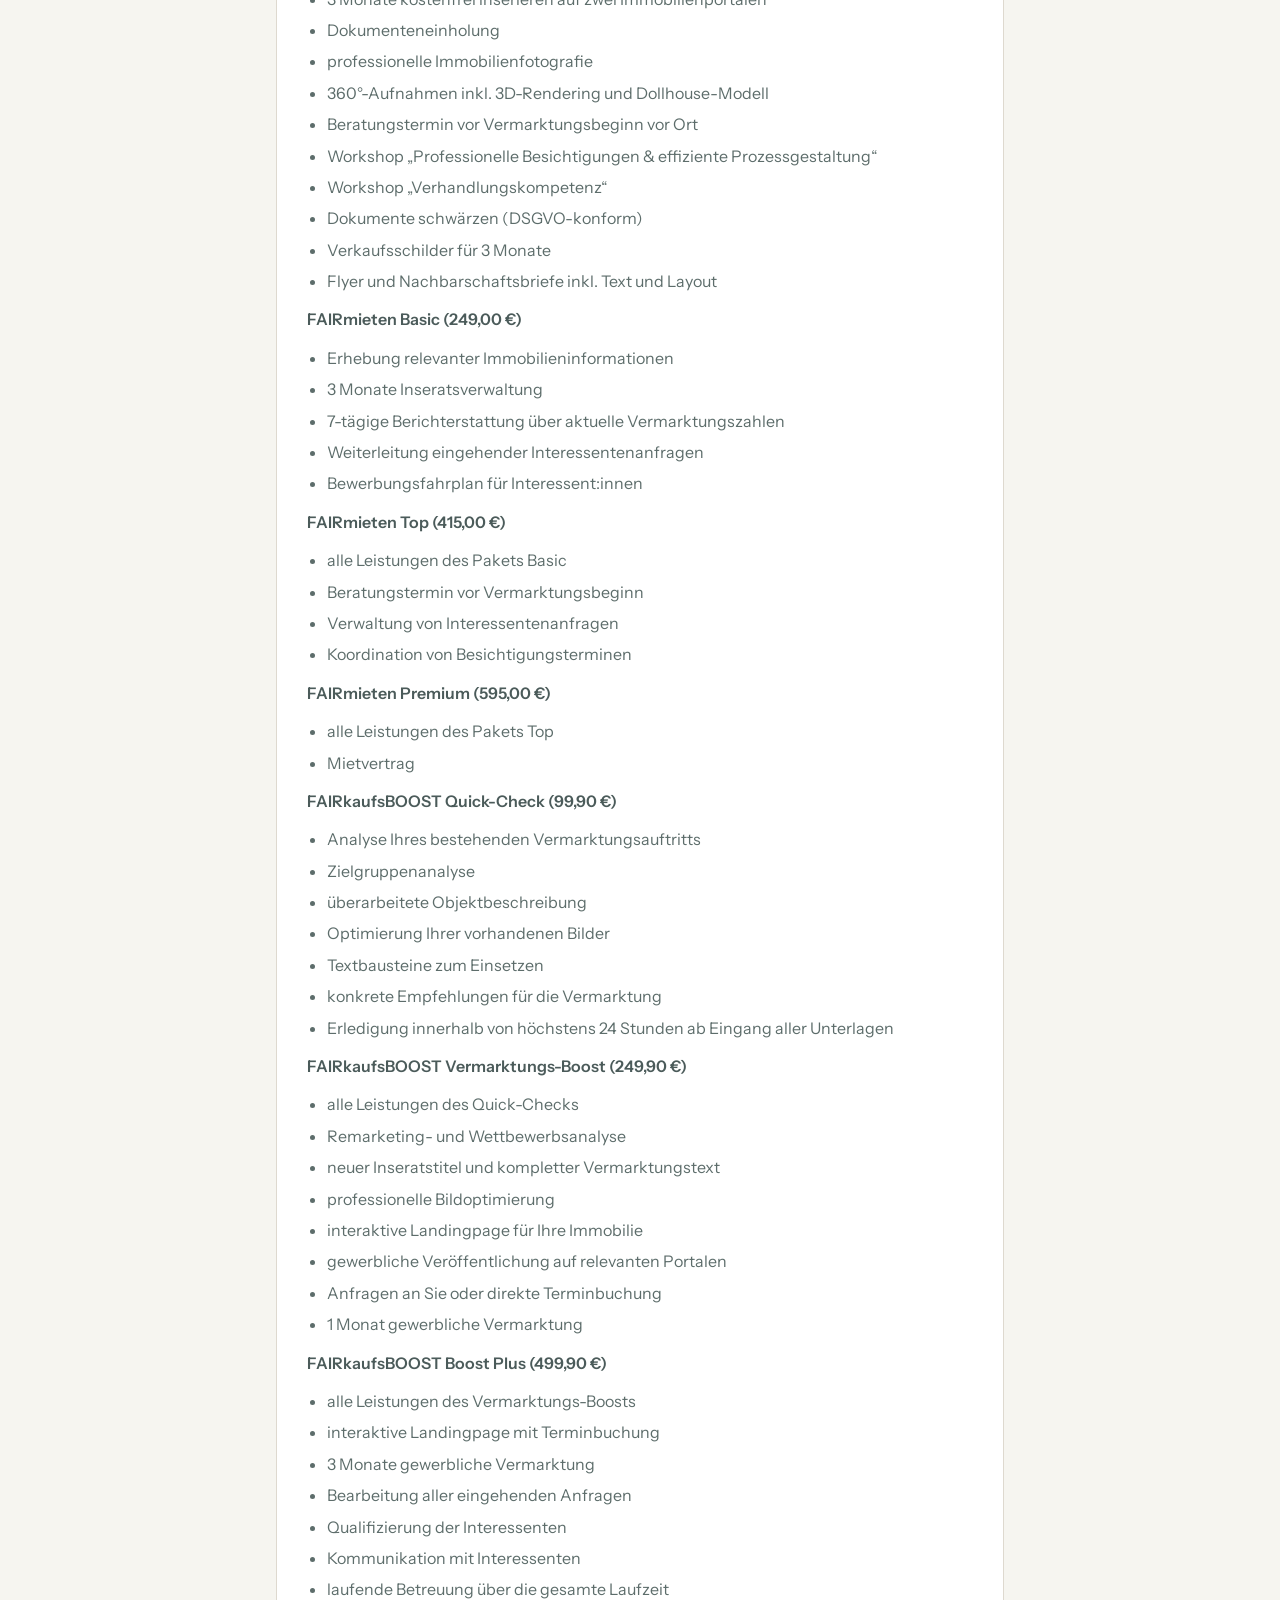
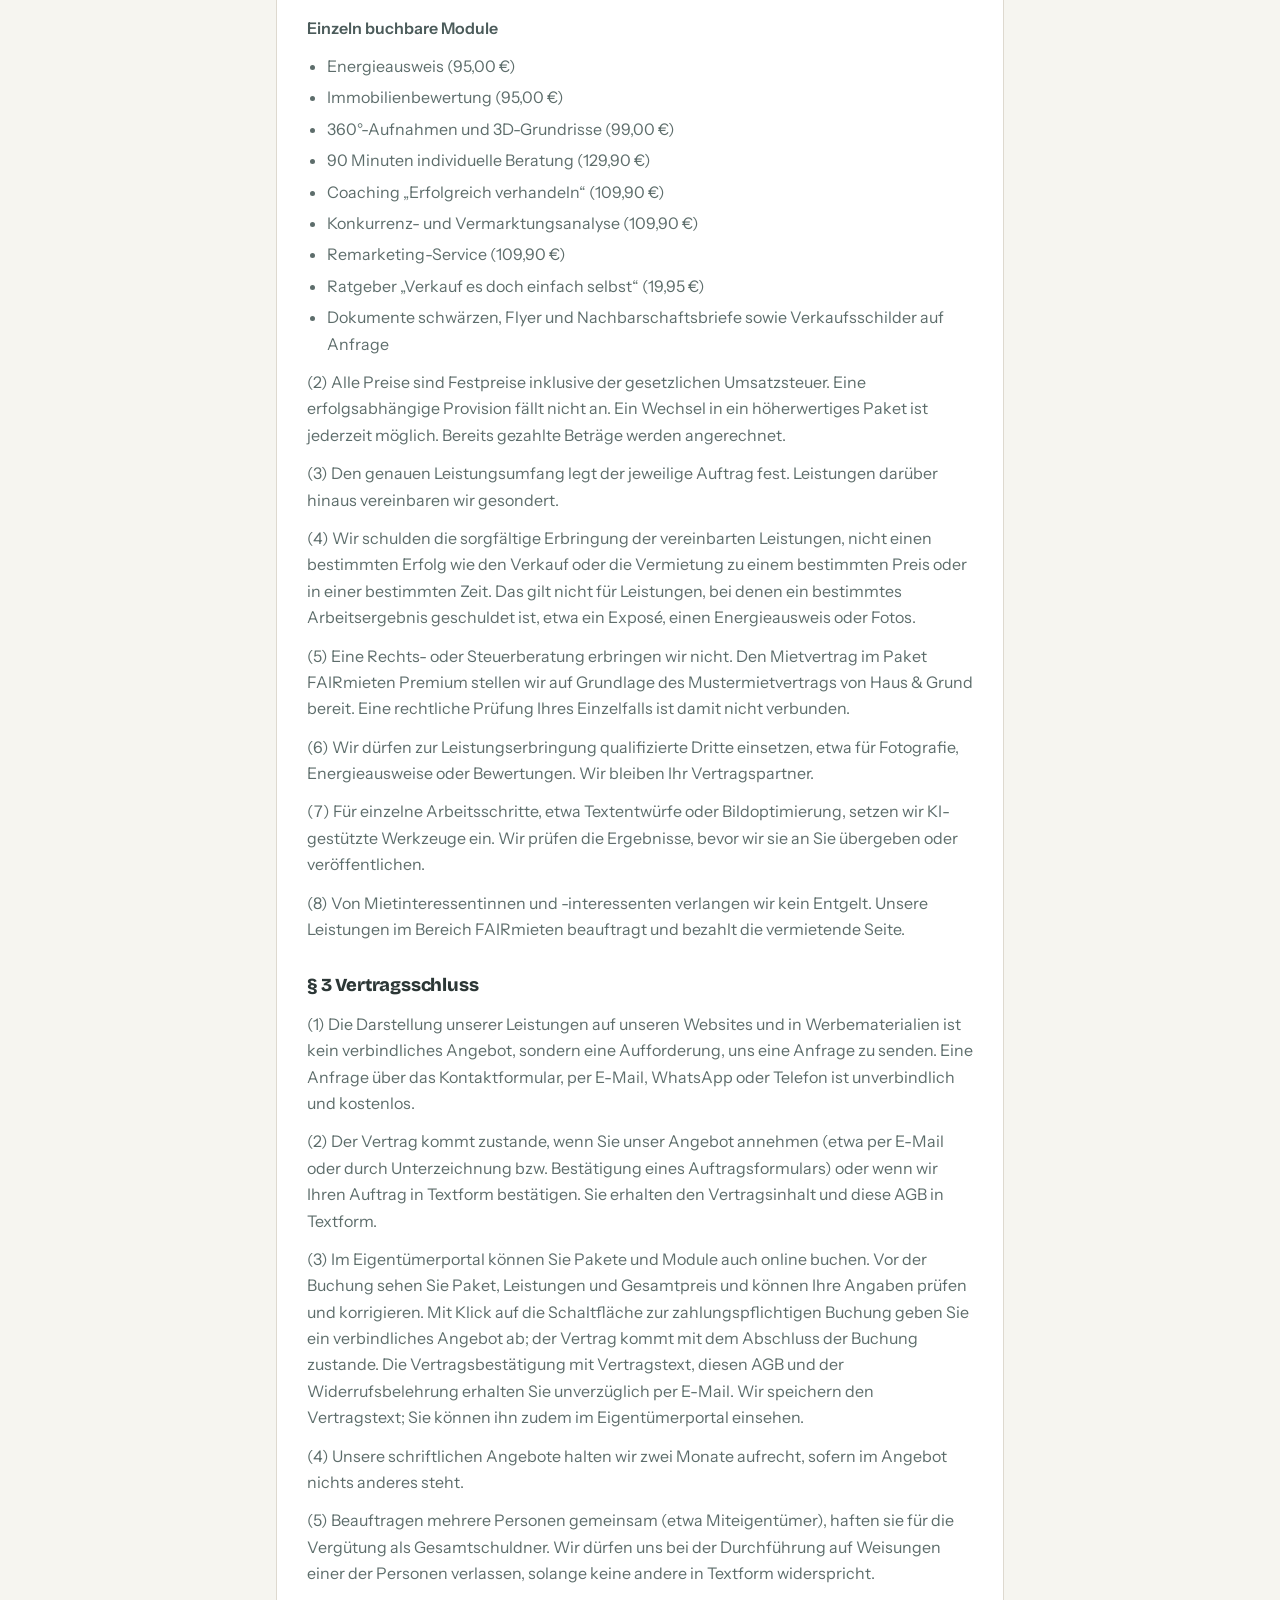
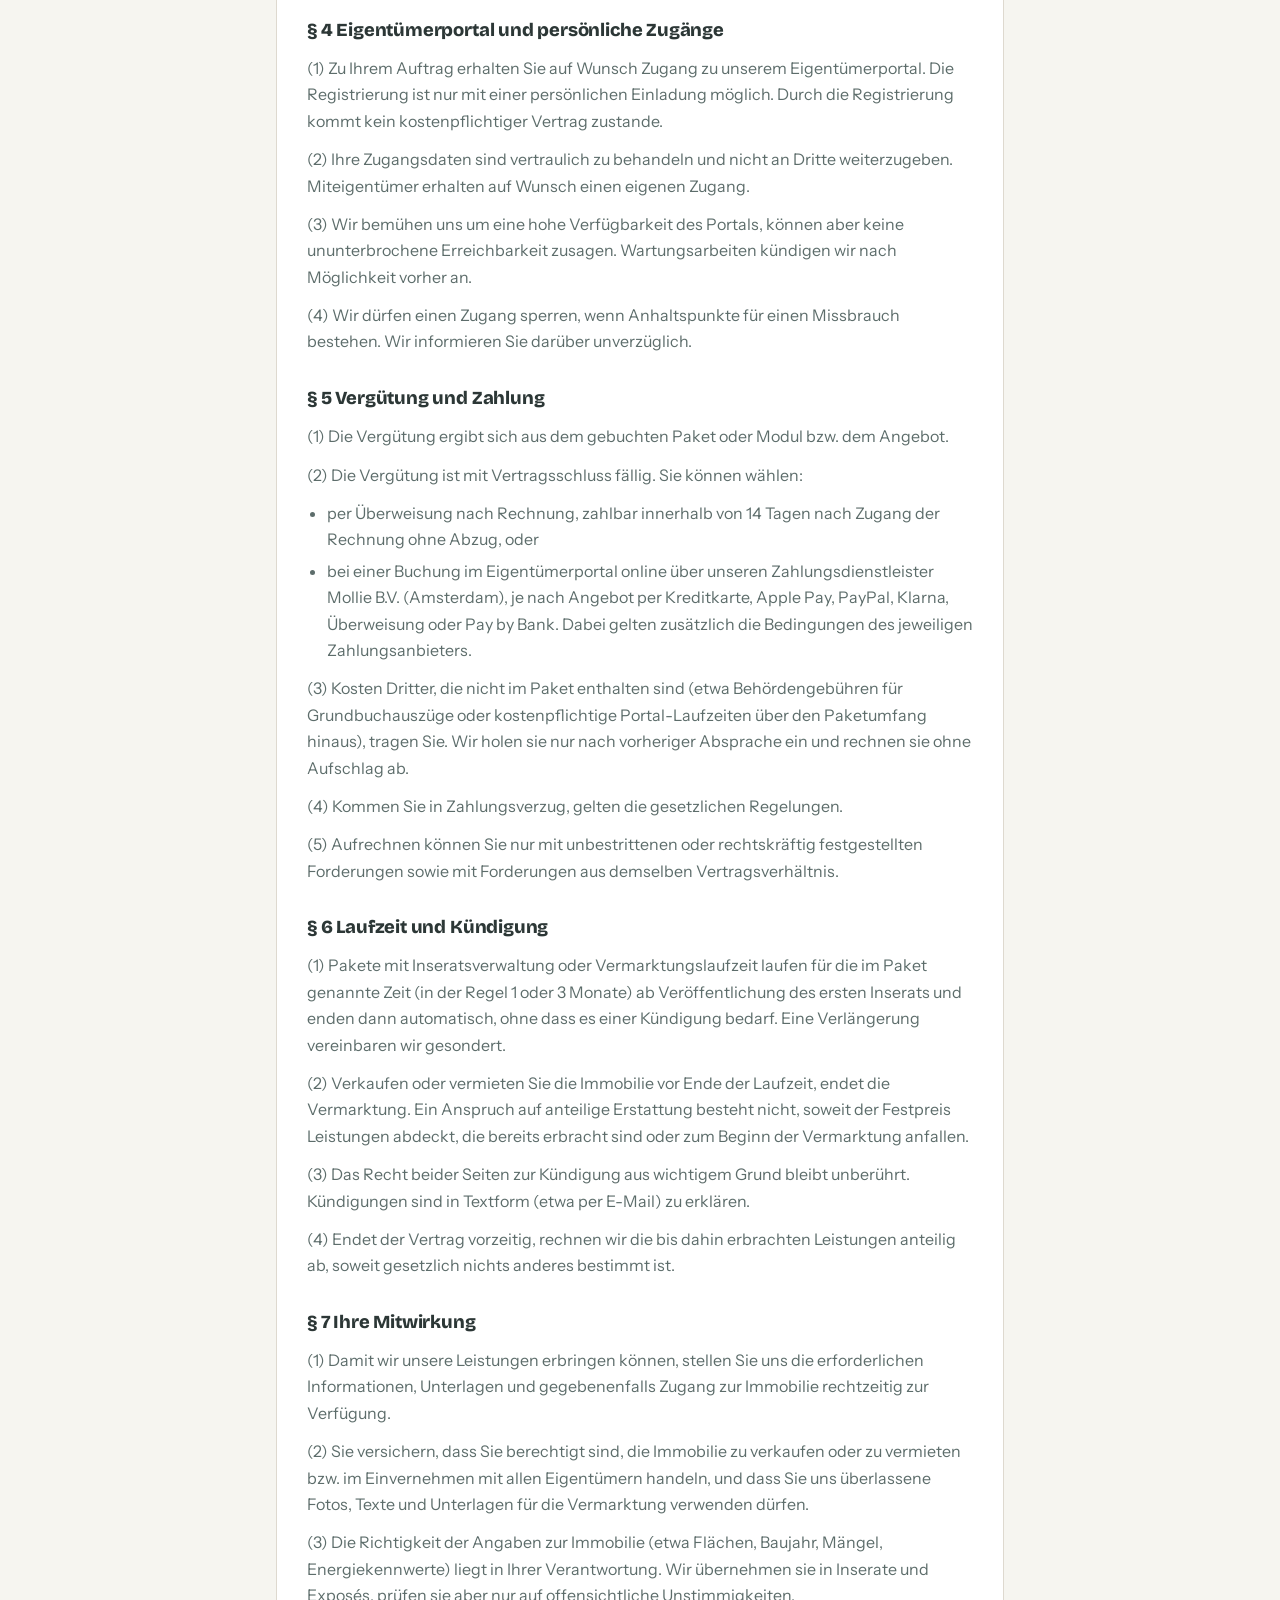
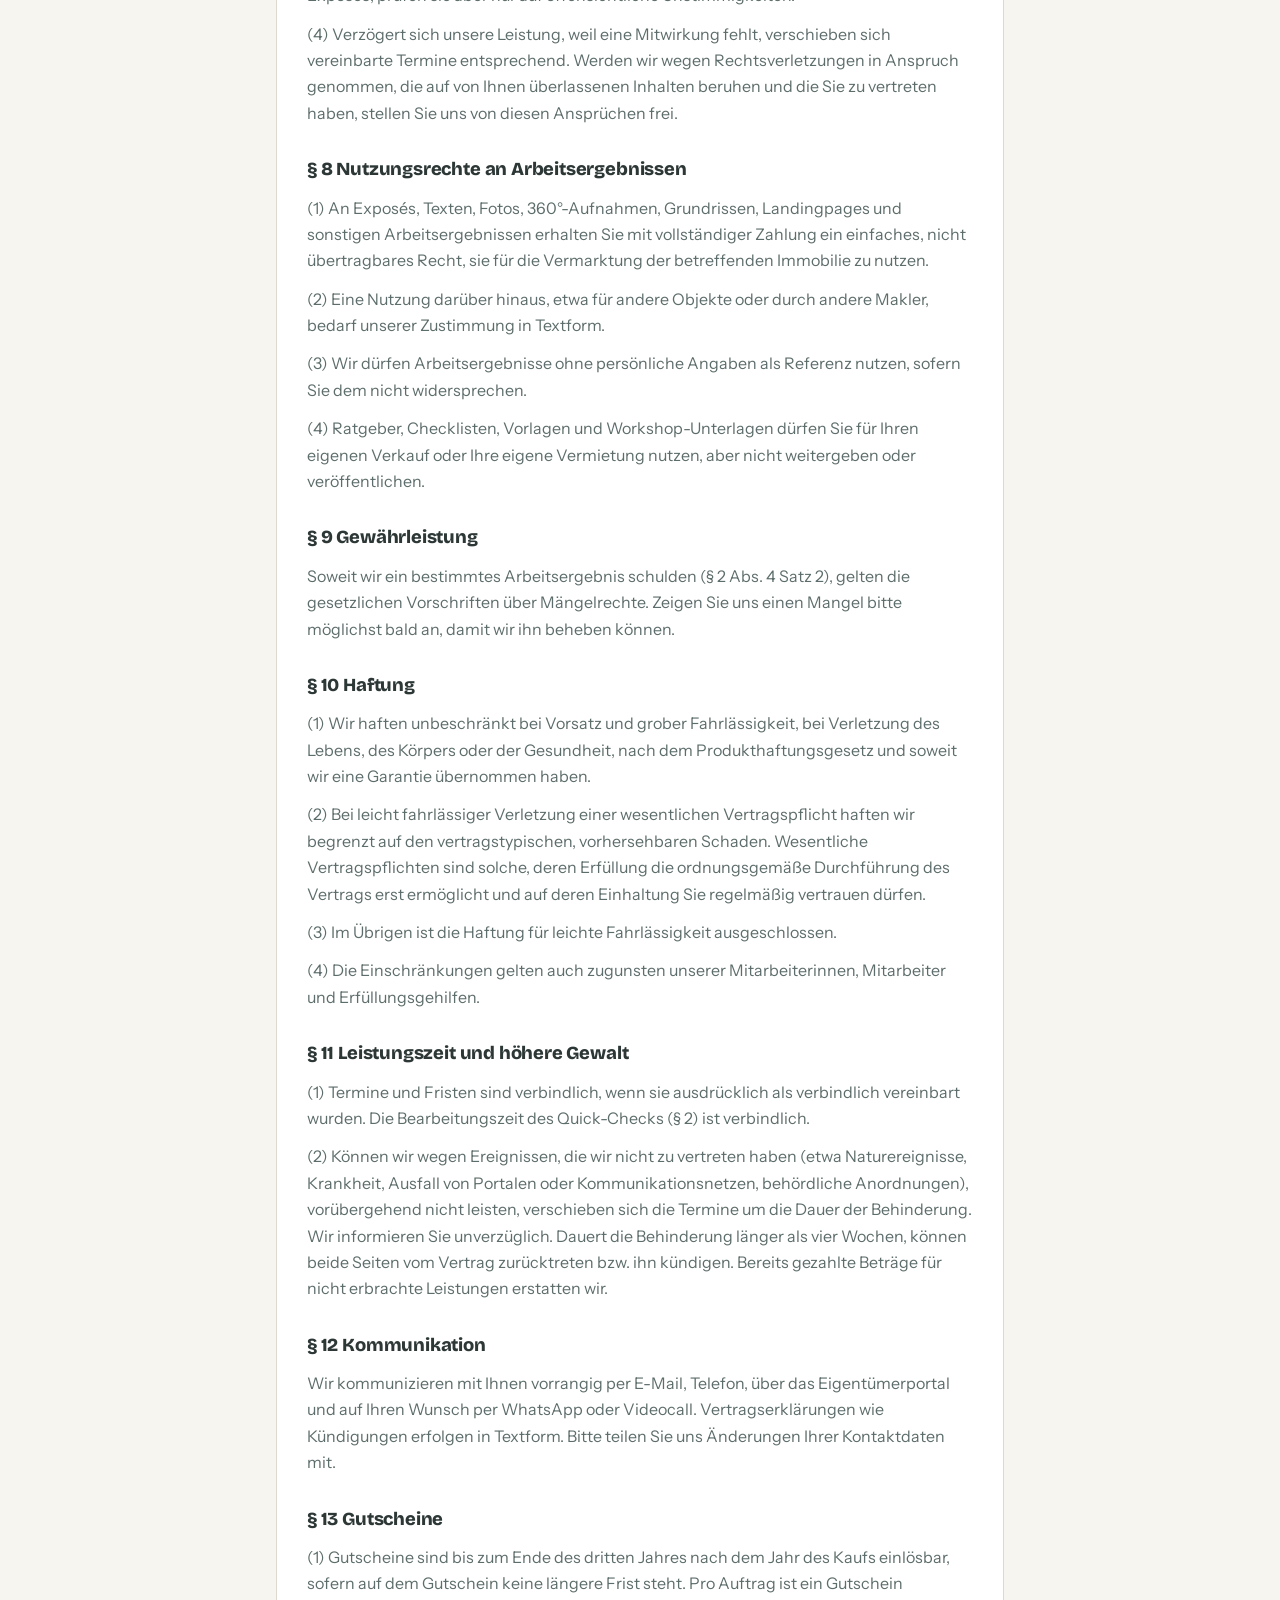
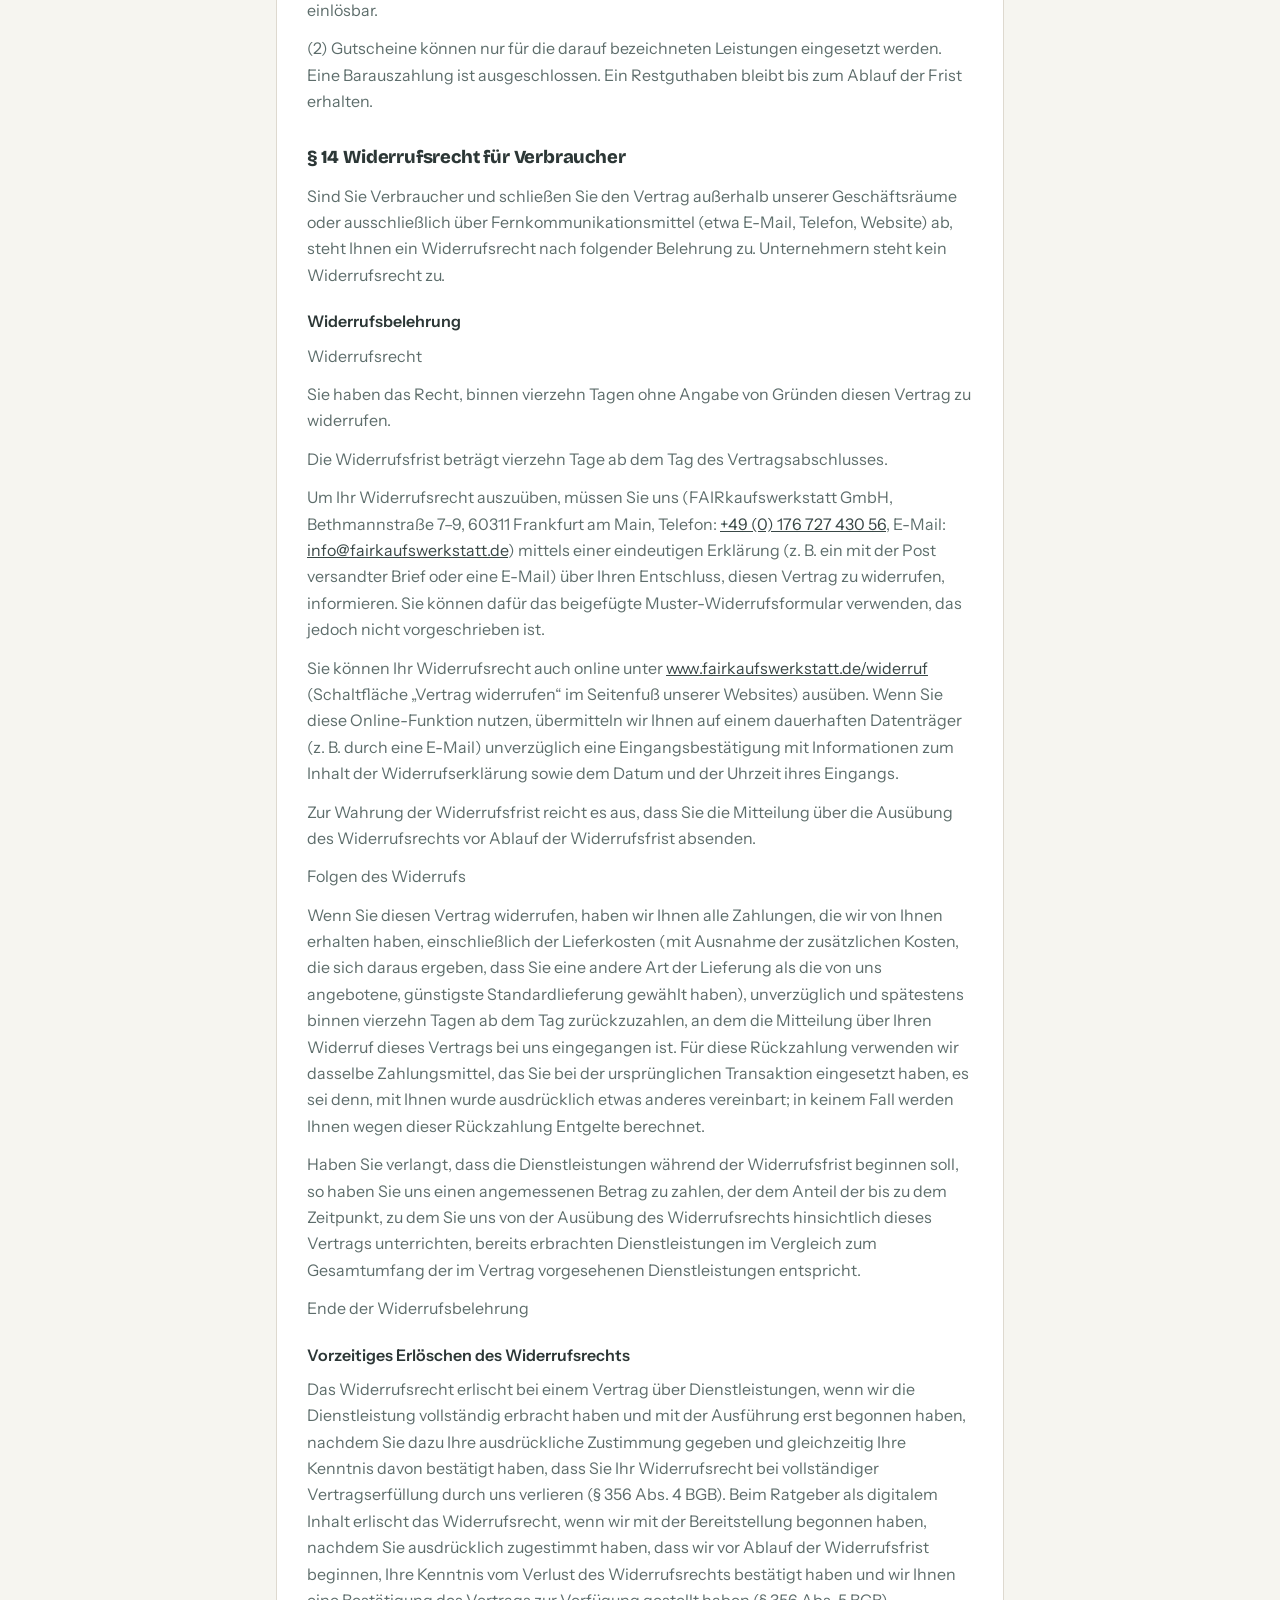
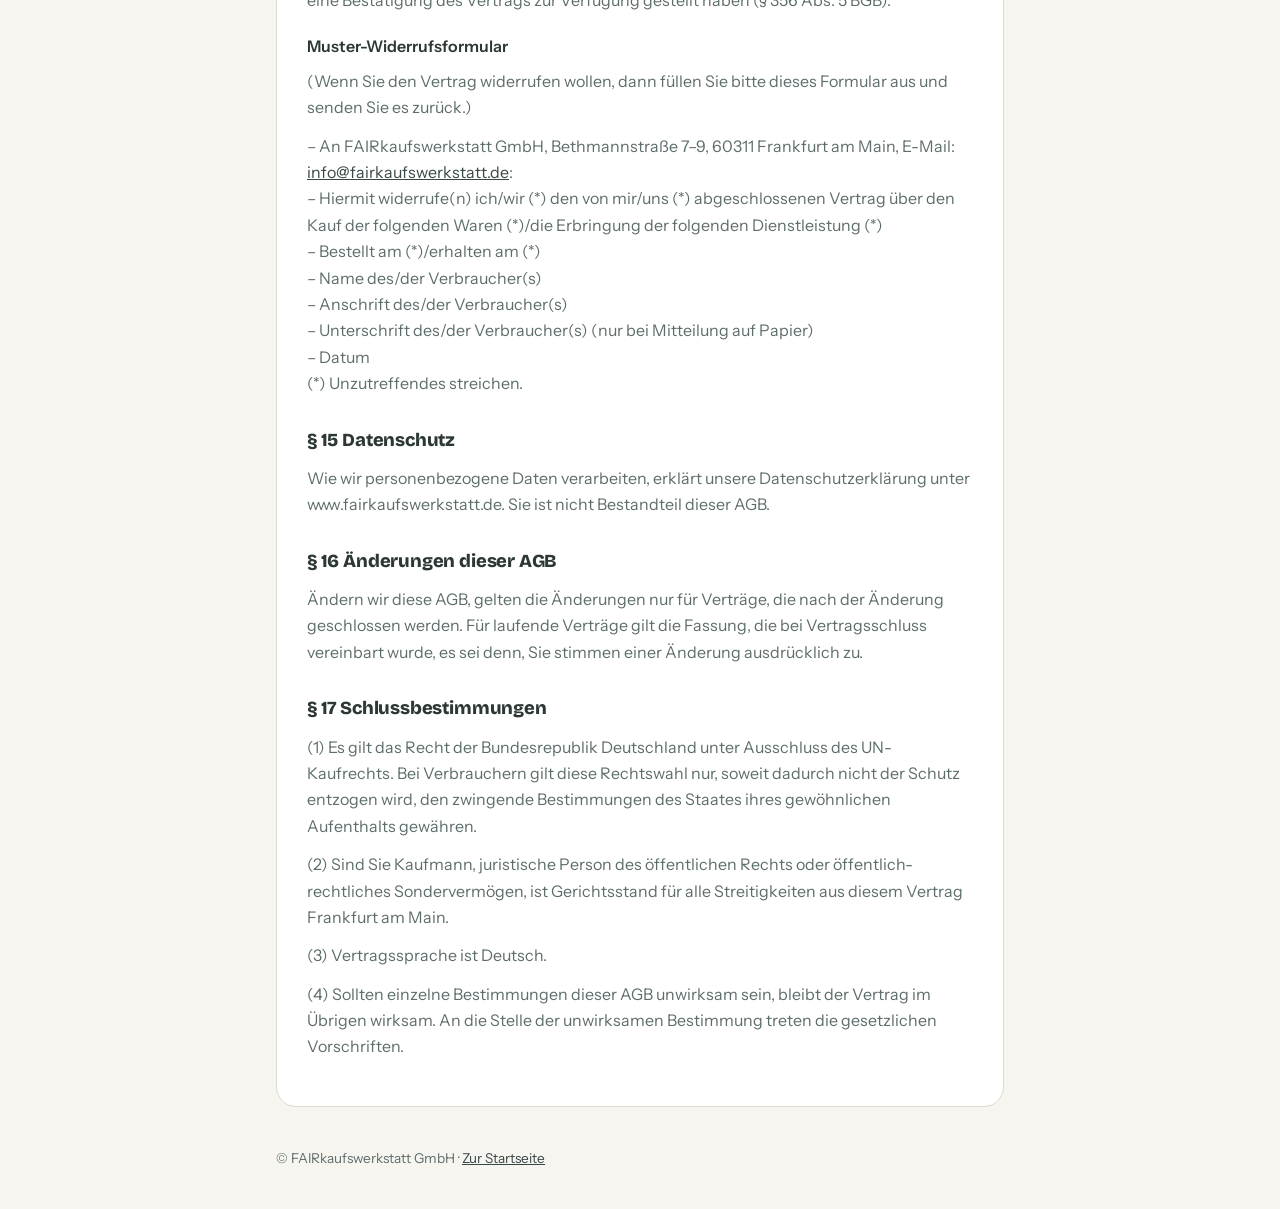
==== commit aa3c87d7: "Rechtstexte: Online-Buchung im Eigentümerportal, Zahlung über Mollie, Vertragsnachweis, Fristen Co-A" ====
--- a/agb/index.html
+++ b/agb/index.html
@@ -73,8 +73,9 @@
 <h2>§ 3 Vertragsschluss</h2>
 <p>(1) Die Darstellung unserer Leistungen auf unseren Websites und in Werbematerialien ist kein verbindliches Angebot, sondern eine Aufforderung, uns eine Anfrage zu senden. Eine Anfrage über das Kontaktformular, per E-Mail, WhatsApp oder Telefon ist unverbindlich und kostenlos.</p>
 <p>(2) Der Vertrag kommt zustande, wenn Sie unser Angebot annehmen (etwa per E-Mail oder durch Unterzeichnung bzw. Bestätigung eines Auftragsformulars) oder wenn wir Ihren Auftrag in Textform bestätigen. Sie erhalten den Vertragsinhalt und diese AGB in Textform.</p>
-<p>(3) Unsere schriftlichen Angebote halten wir zwei Monate aufrecht, sofern im Angebot nichts anderes steht.</p>
-<p>(4) Beauftragen mehrere Personen gemeinsam (etwa Miteigentümer), haften sie für die Vergütung als Gesamtschuldner. Wir dürfen uns bei der Durchführung auf Weisungen einer der Personen verlassen, solange keine andere in Textform widerspricht.</p>
+<p>(3) Im Eigentümerportal können Sie Pakete und Module auch online buchen. Vor der Buchung sehen Sie Paket, Leistungen und Gesamtpreis und können Ihre Angaben prüfen und korrigieren. Mit Klick auf die Schaltfläche zur zahlungspflichtigen Buchung geben Sie ein verbindliches Angebot ab; der Vertrag kommt mit dem Abschluss der Buchung zustande. Die Vertragsbestätigung mit Vertragstext, diesen AGB und der Widerrufsbelehrung erhalten Sie unverzüglich per E-Mail. Wir speichern den Vertragstext; Sie können ihn zudem im Eigentümerportal einsehen.</p>
+<p>(4) Unsere schriftlichen Angebote halten wir zwei Monate aufrecht, sofern im Angebot nichts anderes steht.</p>
+<p>(5) Beauftragen mehrere Personen gemeinsam (etwa Miteigentümer), haften sie für die Vergütung als Gesamtschuldner. Wir dürfen uns bei der Durchführung auf Weisungen einer der Personen verlassen, solange keine andere in Textform widerspricht.</p>
 <h2>§ 4 Eigentümerportal und persönliche Zugänge</h2>
 <p>(1) Zu Ihrem Auftrag erhalten Sie auf Wunsch Zugang zu unserem Eigentümerportal. Die Registrierung ist nur mit einer persönlichen Einladung möglich. Durch die Registrierung kommt kein kostenpflichtiger Vertrag zustande.</p>
 <p>(2) Ihre Zugangsdaten sind vertraulich zu behandeln und nicht an Dritte weiterzugeben. Miteigentümer erhalten auf Wunsch einen eigenen Zugang.</p>
@@ -82,7 +83,8 @@
 <p>(4) Wir dürfen einen Zugang sperren, wenn Anhaltspunkte für einen Missbrauch bestehen. Wir informieren Sie darüber unverzüglich.</p>
 <h2>§ 5 Vergütung und Zahlung</h2>
 <p>(1) Die Vergütung ergibt sich aus dem gebuchten Paket oder Modul bzw. dem Angebot.</p>
-<p>(2) Die Vergütung ist mit Vertragsschluss fällig und innerhalb von 14 Tagen nach Zugang der Rechnung ohne Abzug zu zahlen, sofern nichts anderes vereinbart ist. Zahlung erfolgt per Überweisung auf das in der Rechnung genannte Konto.</p>
+<p>(2) Die Vergütung ist mit Vertragsschluss fällig. Sie können wählen:</p>
+<ul><li>per Überweisung nach Rechnung, zahlbar innerhalb von 14 Tagen nach Zugang der Rechnung ohne Abzug, oder</li><li>bei einer Buchung im Eigentümerportal online über unseren Zahlungsdienstleister Mollie B.V. (Amsterdam), je nach Angebot per Kreditkarte, Apple Pay, PayPal, Klarna, Überweisung oder Pay by Bank. Dabei gelten zusätzlich die Bedingungen des jeweiligen Zahlungsanbieters.</li></ul>
 <p>(3) Kosten Dritter, die nicht im Paket enthalten sind (etwa Behördengebühren für Grundbuchauszüge oder kostenpflichtige Portal-Laufzeiten über den Paketumfang hinaus), tragen Sie. Wir holen sie nur nach vorheriger Absprache ein und rechnen sie ohne Aufschlag ab.</p>
 <p>(4) Kommen Sie in Zahlungsverzug, gelten die gesetzlichen Regelungen.</p>
 <p>(5) Aufrechnen können Sie nur mit unbestrittenen oder rechtskräftig festgestellten Forderungen sowie mit Forderungen aus demselben Vertragsverhältnis.</p>
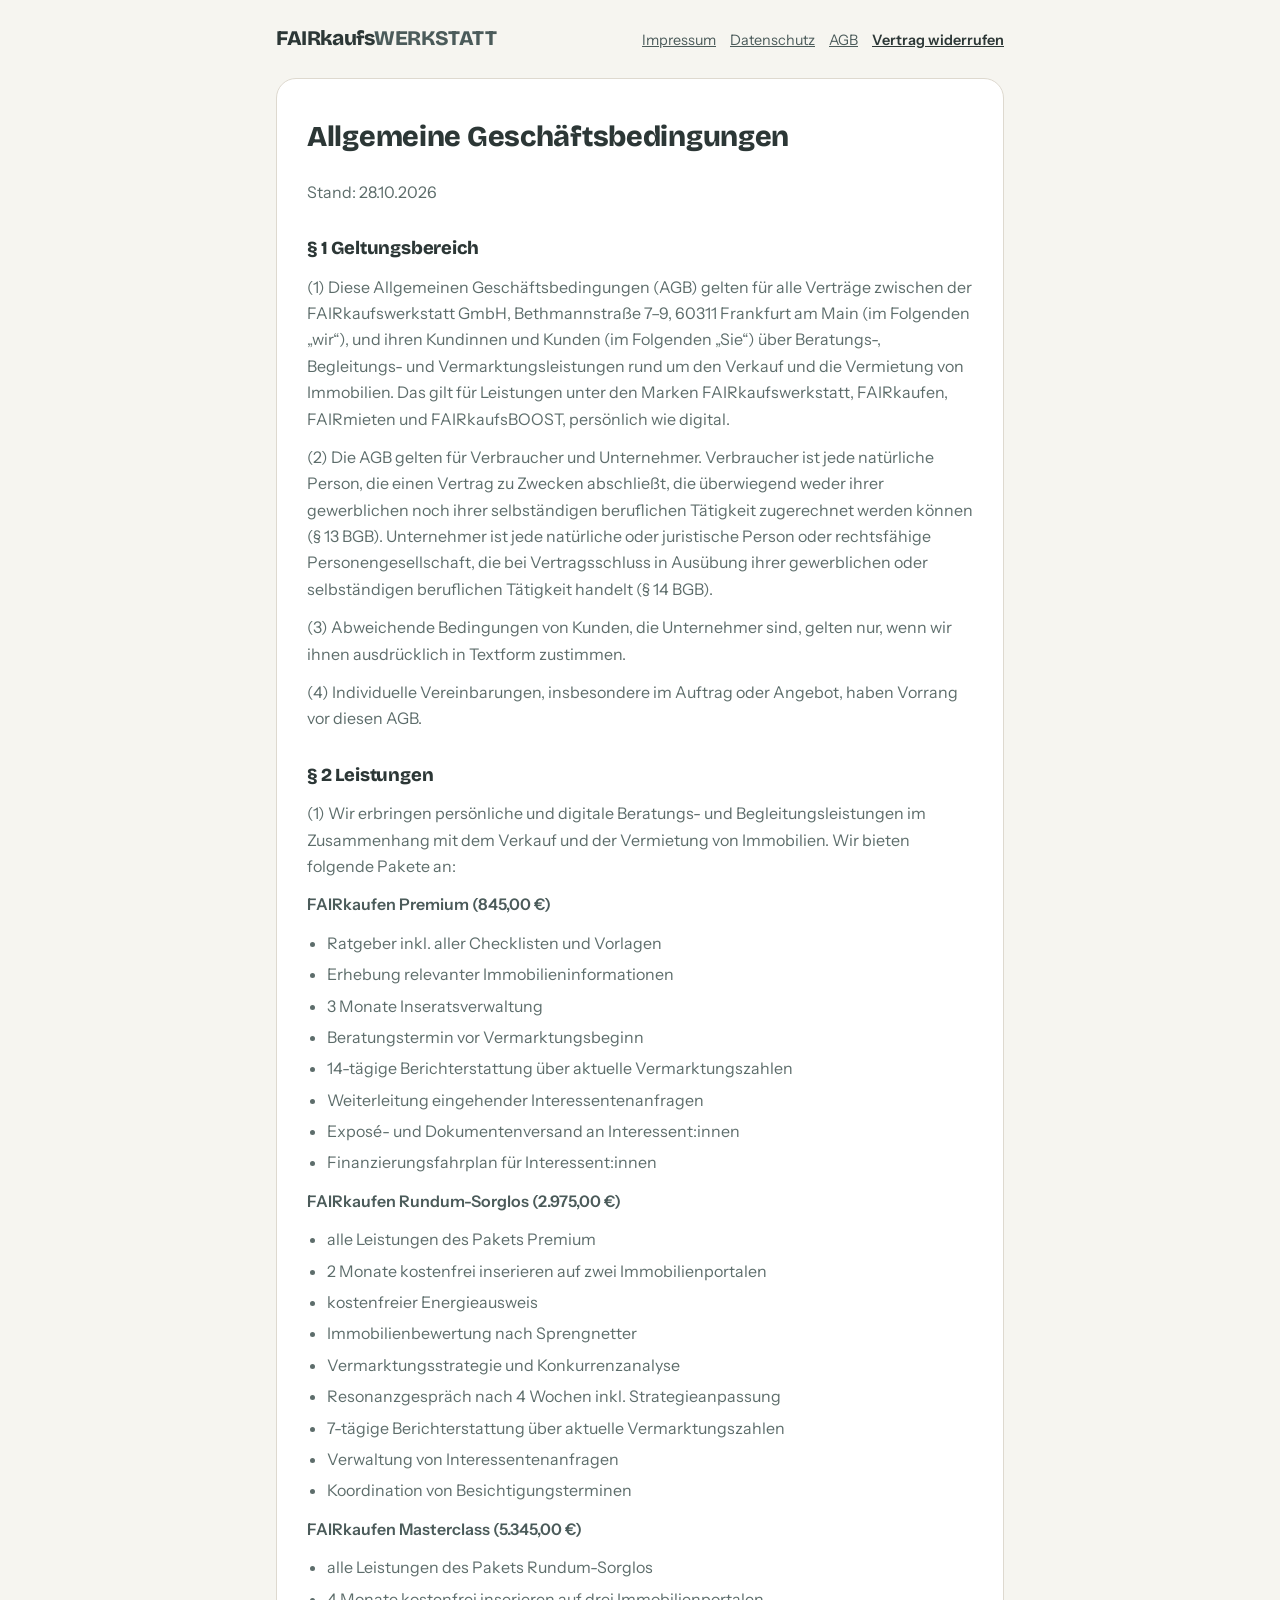
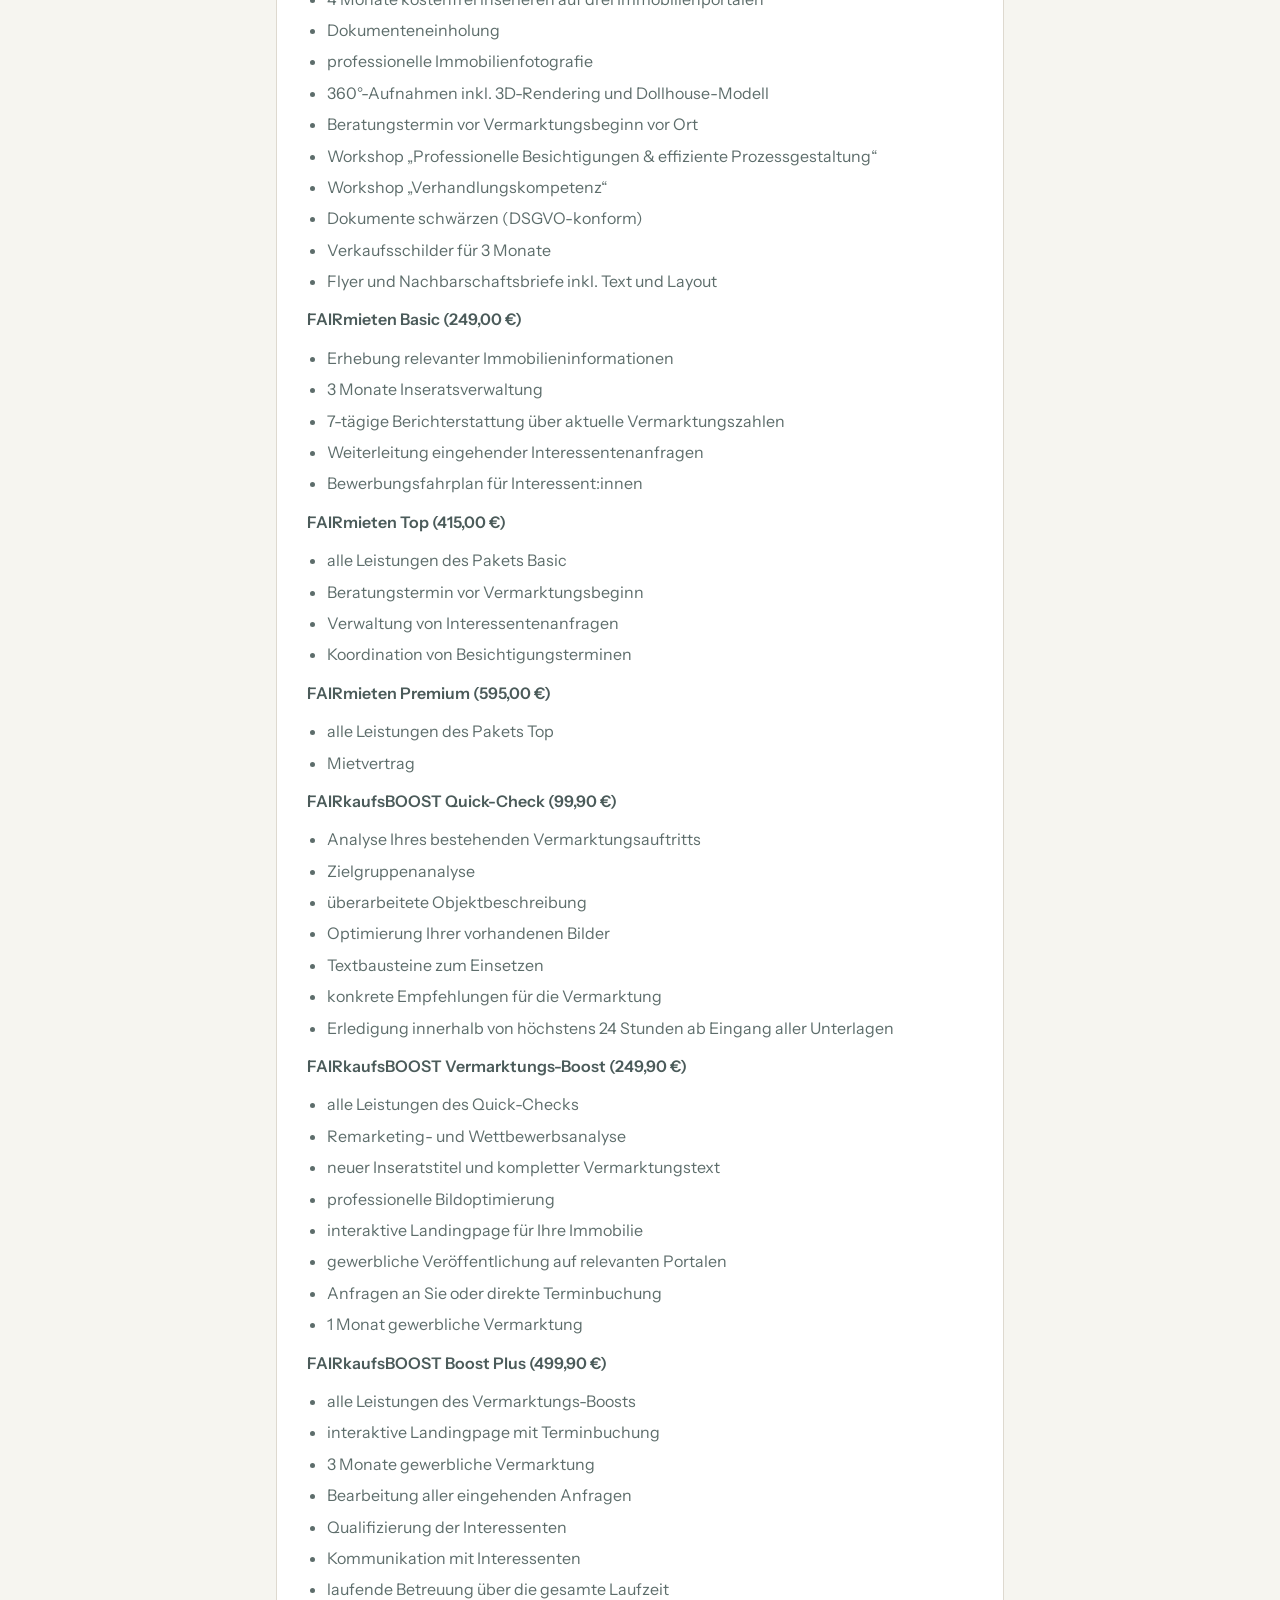
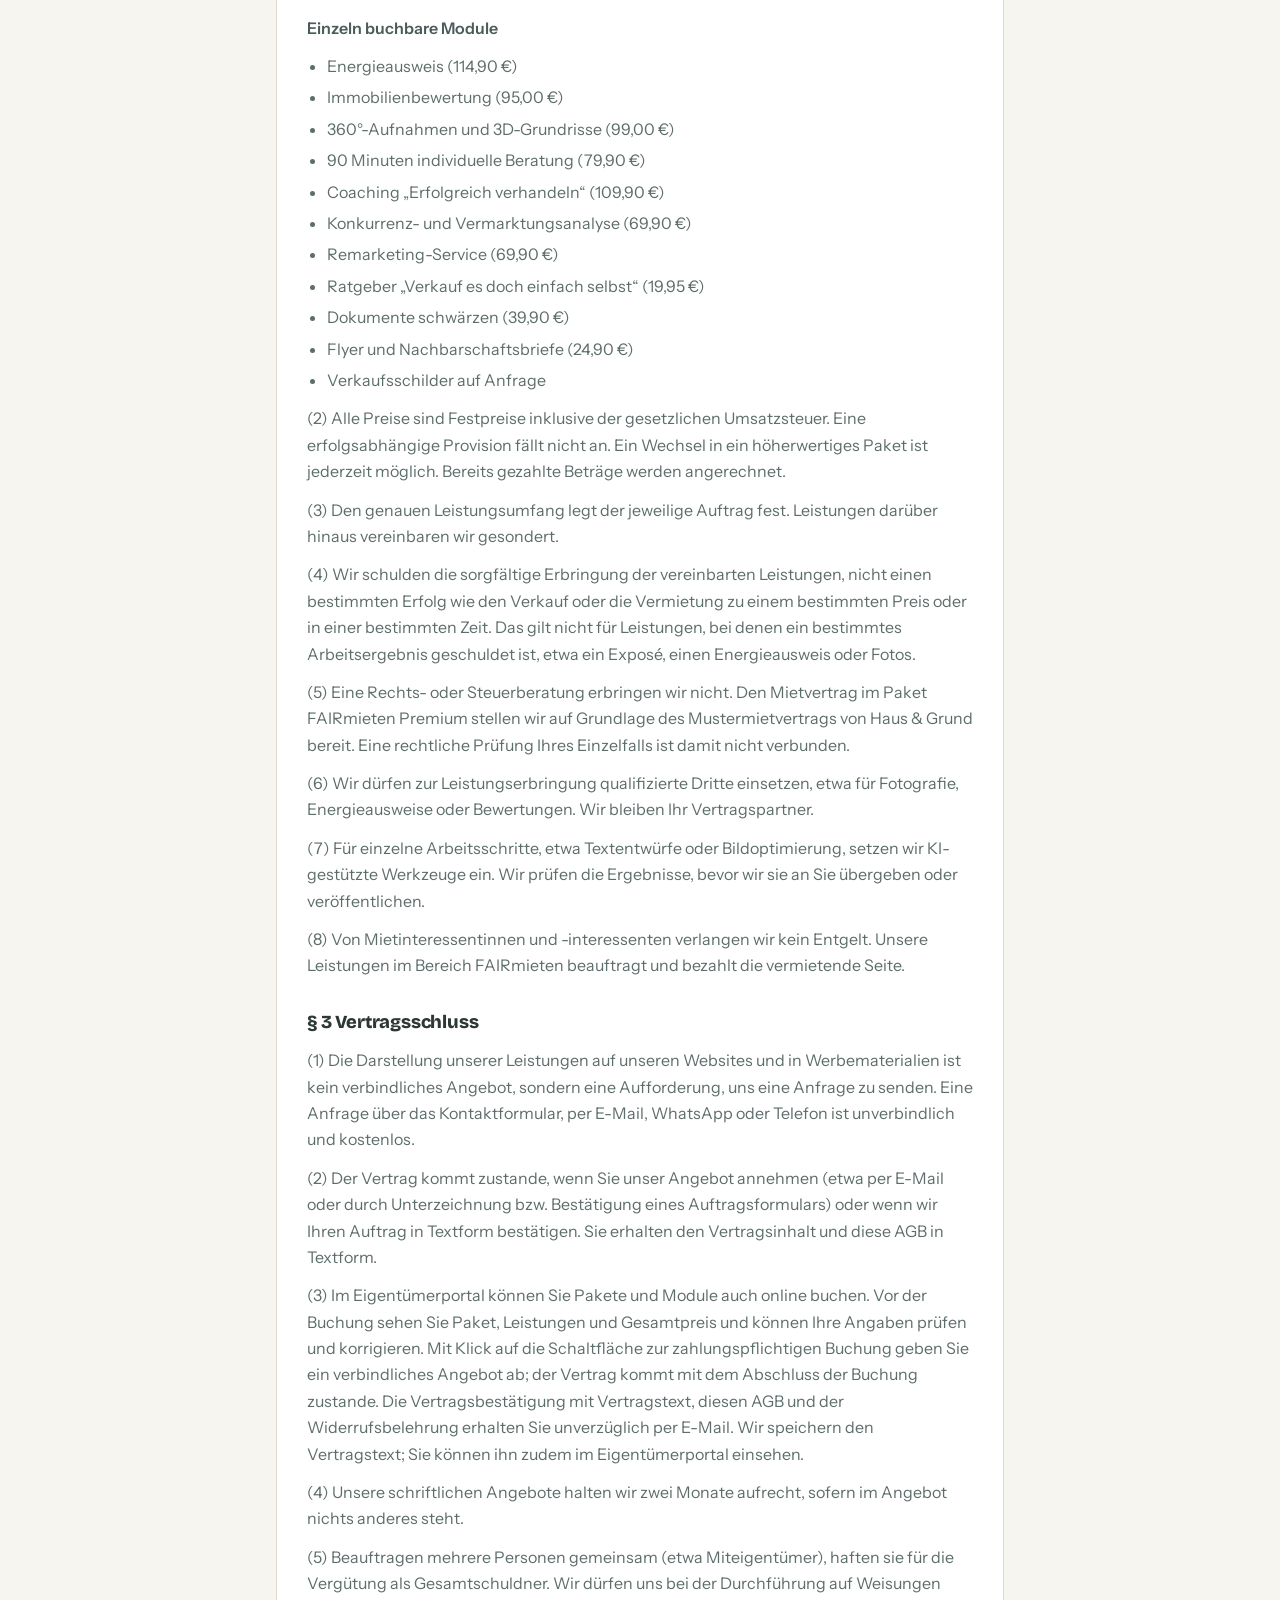
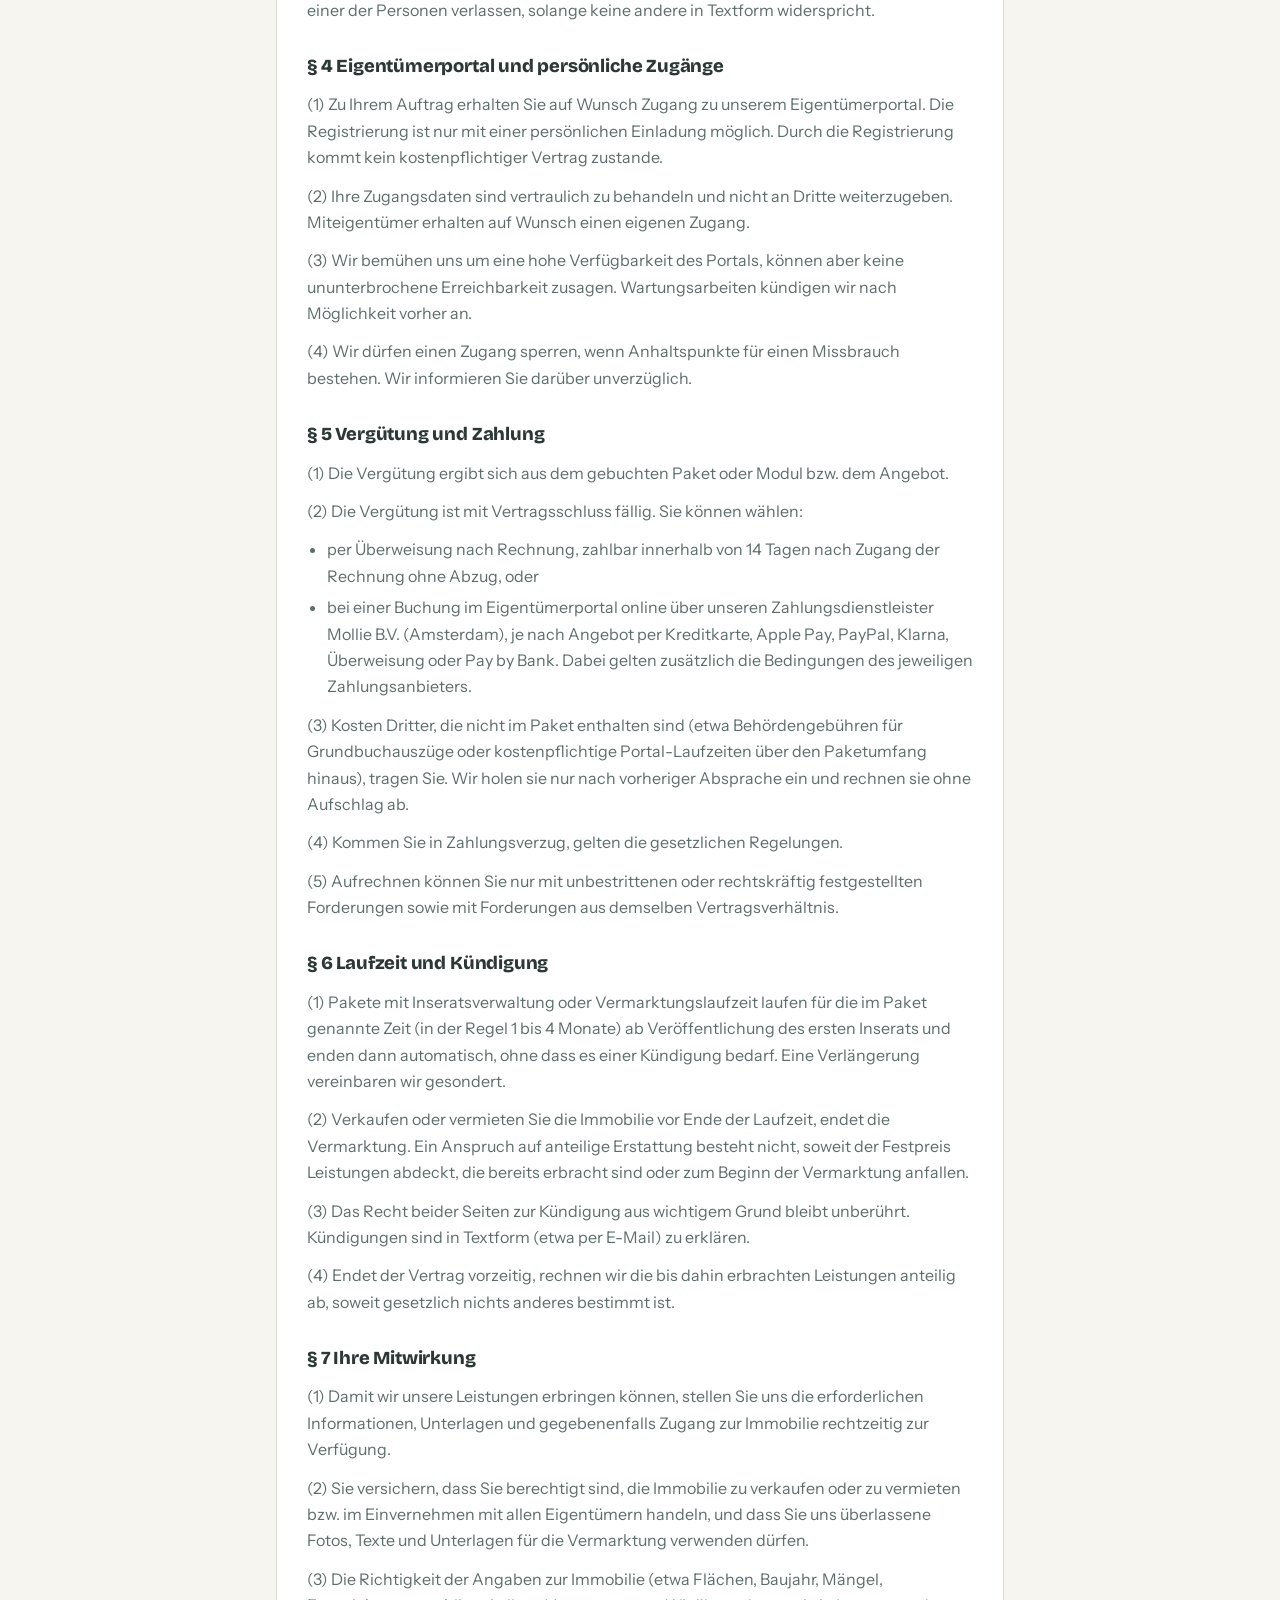
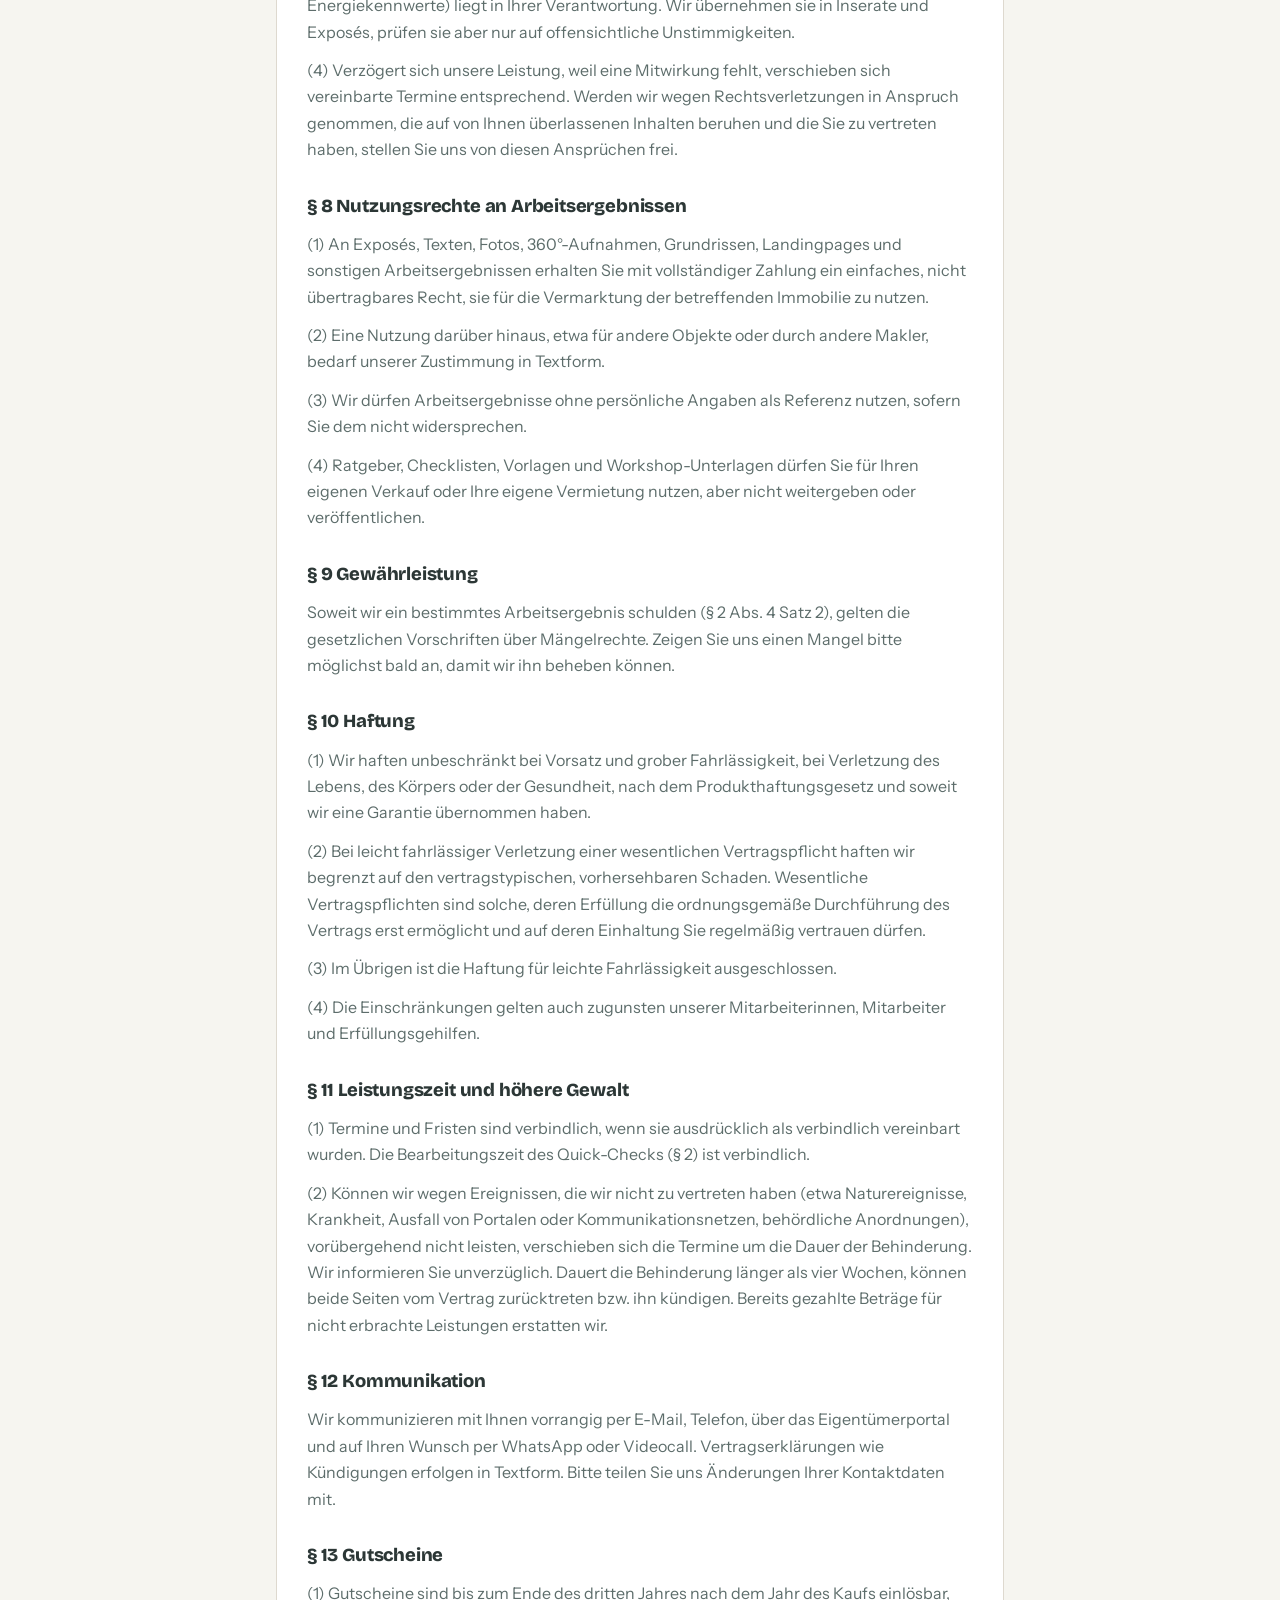
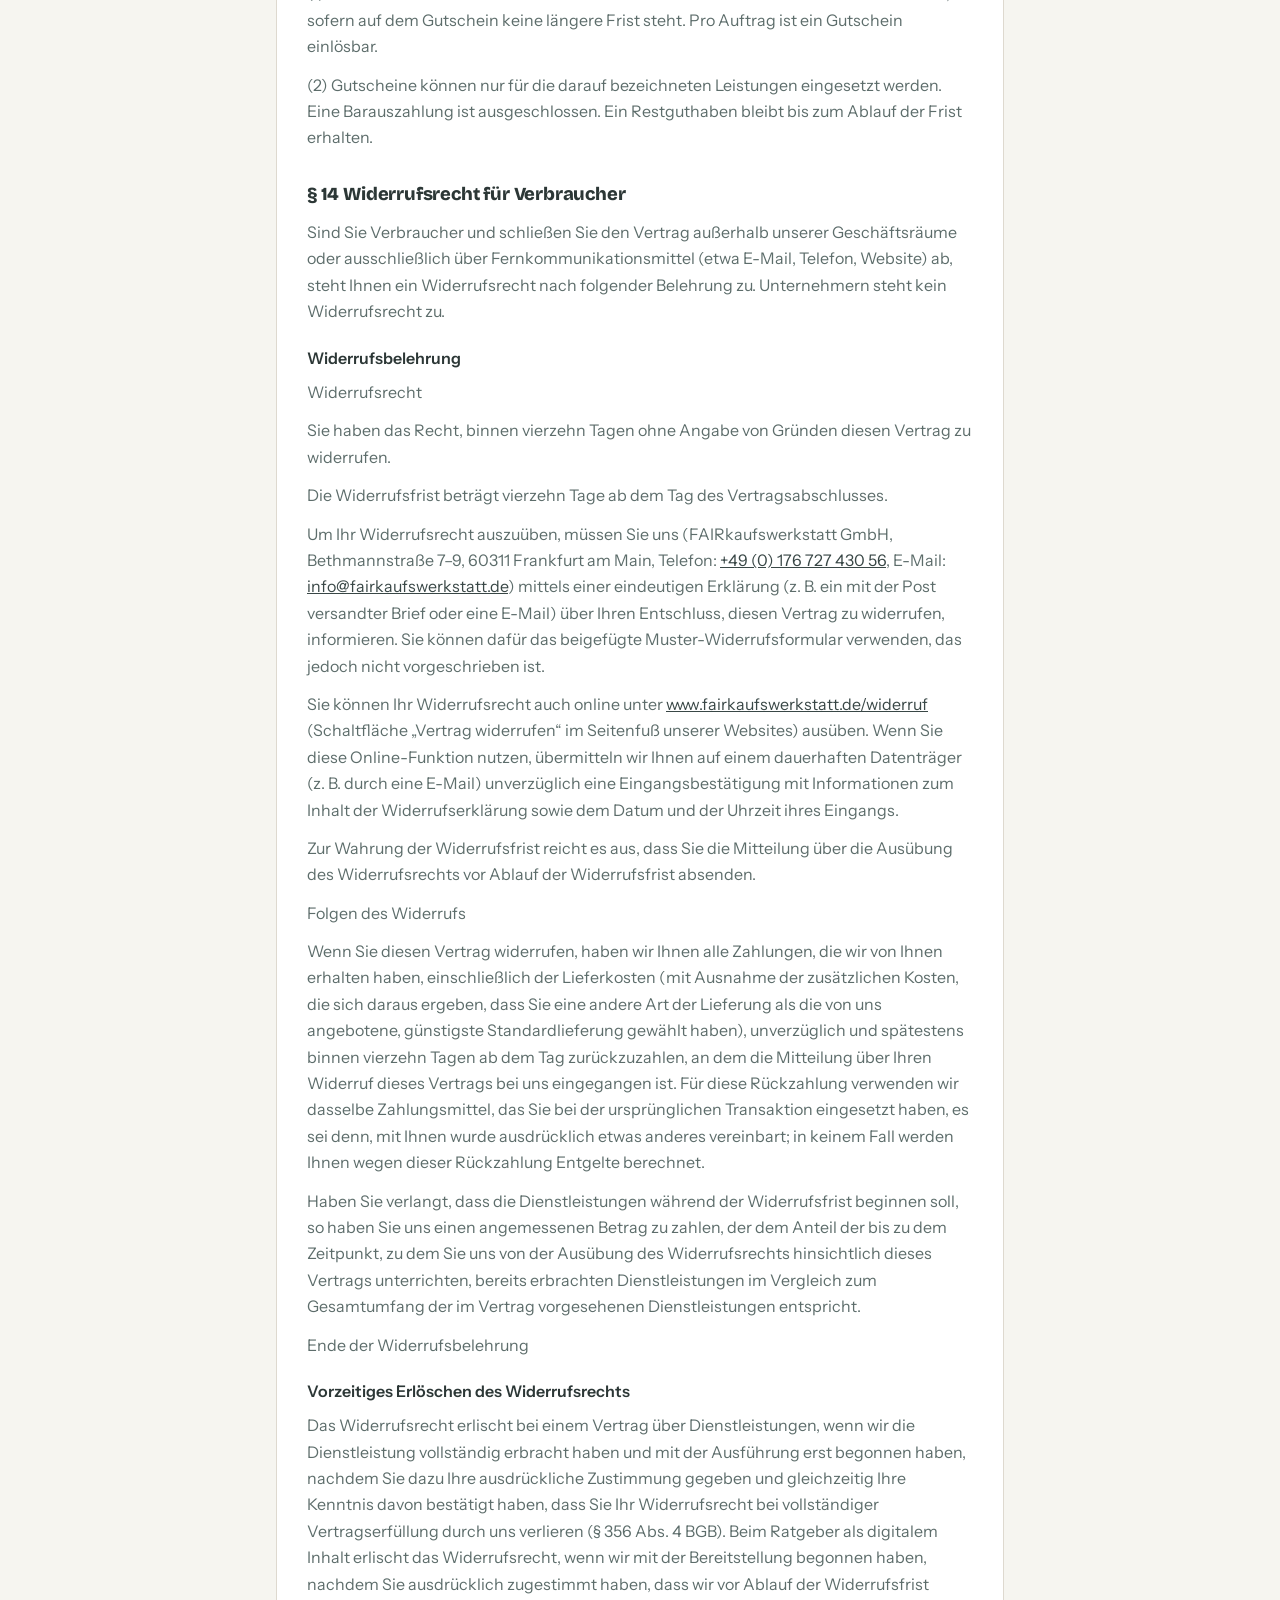
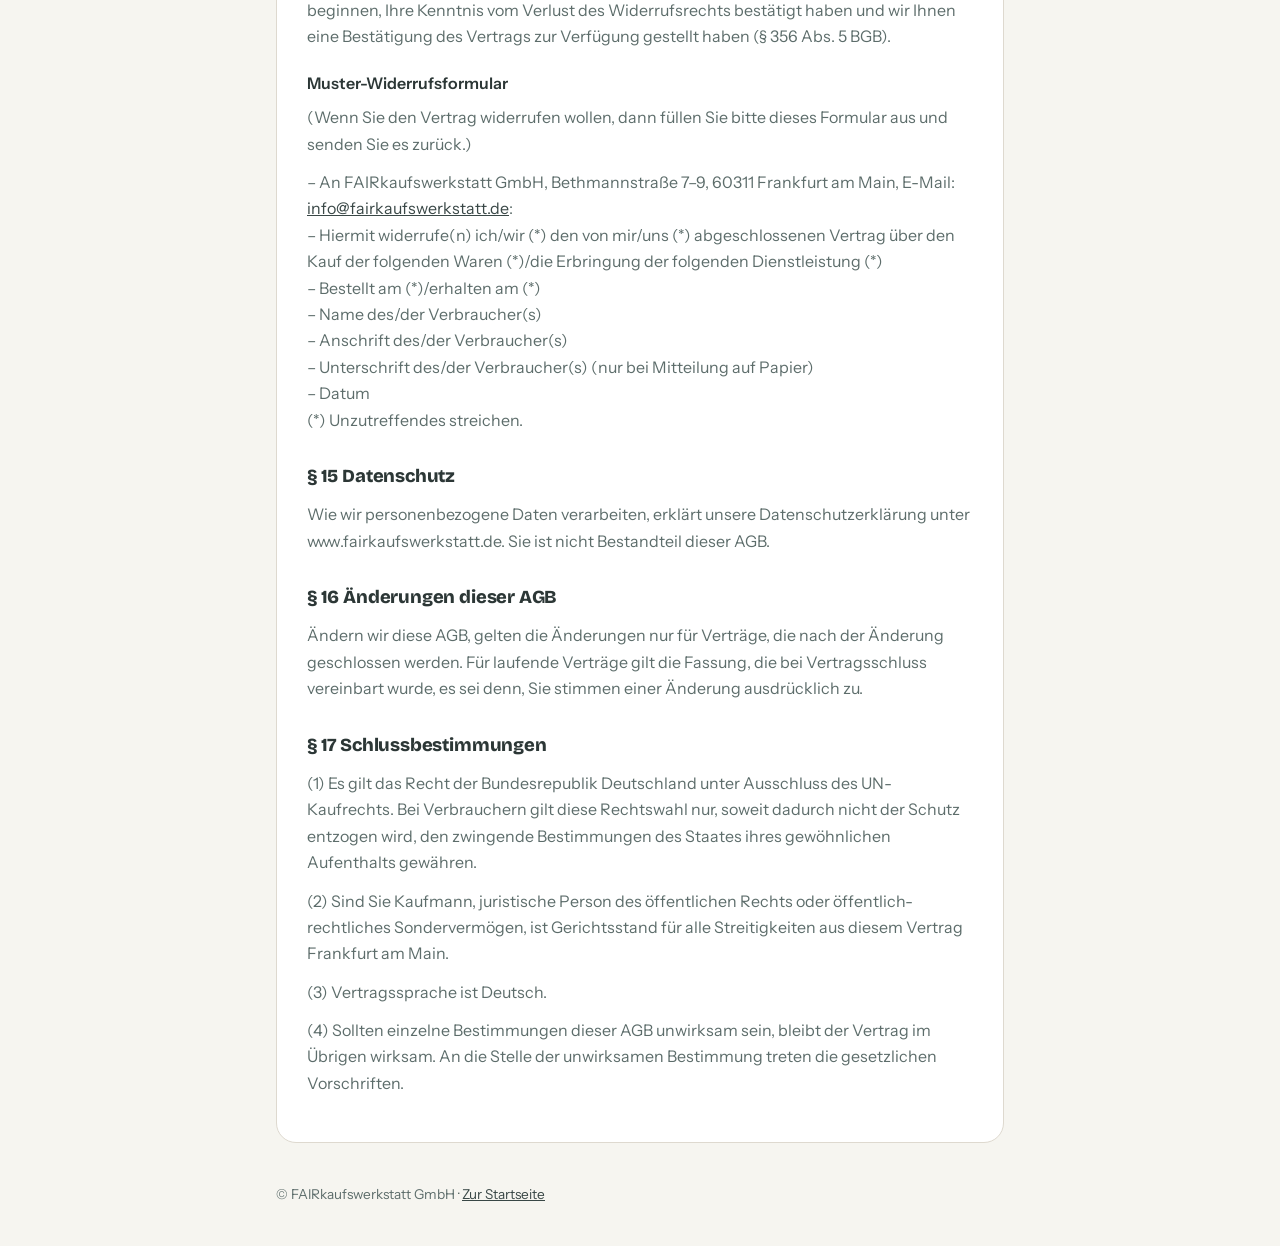
==== commit 00f00be6: "Preise 28.10.2026: Pakete, Module und AGB - Rundum-Sorglos: 2 Monate kostenfrei auf zwei Immobilienp" ====
--- a/agb/index.html
+++ b/agb/index.html
@@ -35,7 +35,7 @@
 <nav><a href="/impressum/">Impressum</a><a href="/datenschutz/">Datenschutz</a><a href="/agb/">AGB</a><a class="widerruf" href="/widerruf/">Vertrag widerrufen</a></nav></header>
 <main>
 <h1>Allgemeine Geschäftsbedingungen</h1>
-<p>Stand: 21.09.2026</p>
+<p>Stand: 28.10.2026</p>
 <h2>§ 1 Geltungsbereich</h2>
 <p>(1) Diese Allgemeinen Geschäftsbedingungen (AGB) gelten für alle Verträge zwischen der FAIRkaufswerkstatt GmbH, Bethmannstraße 7–9, 60311 Frankfurt am Main (im Folgenden „wir“), und ihren Kundinnen und Kunden (im Folgenden „Sie“) über Beratungs-, Begleitungs- und Vermarktungsleistungen rund um den Verkauf und die Vermietung von Immobilien. Das gilt für Leistungen unter den Marken FAIRkaufswerkstatt, FAIRkaufen, FAIRmieten und FAIRkaufsBOOST, persönlich wie digital.</p>
 <p>(2) Die AGB gelten für Verbraucher und Unternehmer. Verbraucher ist jede natürliche Person, die einen Vertrag zu Zwecken abschließt, die überwiegend weder ihrer gewerblichen noch ihrer selbständigen beruflichen Tätigkeit zugerechnet werden können (§ 13 BGB). Unternehmer ist jede natürliche oder juristische Person oder rechtsfähige Personengesellschaft, die bei Vertragsschluss in Ausübung ihrer gewerblichen oder selbständigen beruflichen Tätigkeit handelt (§ 14 BGB).</p>
@@ -46,9 +46,9 @@
 <p><strong>FAIRkaufen Premium (845,00 €)</strong></p>
 <ul><li>Ratgeber inkl. aller Checklisten und Vorlagen</li><li>Erhebung relevanter Immobilieninformationen</li><li>3 Monate Inseratsverwaltung</li><li>Beratungstermin vor Vermarktungsbeginn</li><li>14-tägige Berichterstattung über aktuelle Vermarktungszahlen</li><li>Weiterleitung eingehender Interessentenanfragen</li><li>Exposé- und Dokumentenversand an Interessent:innen</li><li>Finanzierungsfahrplan für Interessent:innen</li></ul>
 <p><strong>FAIRkaufen Rundum-Sorglos (2.975,00 €)</strong></p>
-<ul><li>alle Leistungen des Pakets Premium</li><li>1 Monat kostenfrei inserieren auf zwei Immobilienportalen</li><li>kostenfreier Energieausweis</li><li>Immobilienbewertung nach Sprengnetter</li><li>Vermarktungsstrategie und Konkurrenzanalyse</li><li>Resonanzgespräch nach 4 Wochen inkl. Strategieanpassung</li><li>7-tägige Berichterstattung über aktuelle Vermarktungszahlen</li><li>Verwaltung von Interessentenanfragen</li><li>Koordination von Besichtigungsterminen</li></ul>
+<ul><li>alle Leistungen des Pakets Premium</li><li>2 Monate kostenfrei inserieren auf zwei Immobilienportalen</li><li>kostenfreier Energieausweis</li><li>Immobilienbewertung nach Sprengnetter</li><li>Vermarktungsstrategie und Konkurrenzanalyse</li><li>Resonanzgespräch nach 4 Wochen inkl. Strategieanpassung</li><li>7-tägige Berichterstattung über aktuelle Vermarktungszahlen</li><li>Verwaltung von Interessentenanfragen</li><li>Koordination von Besichtigungsterminen</li></ul>
 <p><strong>FAIRkaufen Masterclass (5.345,00 €)</strong></p>
-<ul><li>alle Leistungen des Pakets Rundum-Sorglos</li><li>3 Monate kostenfrei inserieren auf zwei Immobilienportalen</li><li>Dokumenteneinholung</li><li>professionelle Immobilienfotografie</li><li>360°-Aufnahmen inkl. 3D-Rendering und Dollhouse-Modell</li><li>Beratungstermin vor Vermarktungsbeginn vor Ort</li><li>Workshop „Professionelle Besichtigungen &amp; effiziente Prozessgestaltung“</li><li>Workshop „Verhandlungskompetenz“</li><li>Dokumente schwärzen (DSGVO-konform)</li><li>Verkaufsschilder für 3 Monate</li><li>Flyer und Nachbarschaftsbriefe inkl. Text und Layout</li></ul>
+<ul><li>alle Leistungen des Pakets Rundum-Sorglos</li><li>4 Monate kostenfrei inserieren auf drei Immobilienportalen</li><li>Dokumenteneinholung</li><li>professionelle Immobilienfotografie</li><li>360°-Aufnahmen inkl. 3D-Rendering und Dollhouse-Modell</li><li>Beratungstermin vor Vermarktungsbeginn vor Ort</li><li>Workshop „Professionelle Besichtigungen &amp; effiziente Prozessgestaltung“</li><li>Workshop „Verhandlungskompetenz“</li><li>Dokumente schwärzen (DSGVO-konform)</li><li>Verkaufsschilder für 3 Monate</li><li>Flyer und Nachbarschaftsbriefe inkl. Text und Layout</li></ul>
 <p><strong>FAIRmieten Basic (249,00 €)</strong></p>
 <ul><li>Erhebung relevanter Immobilieninformationen</li><li>3 Monate Inseratsverwaltung</li><li>7-tägige Berichterstattung über aktuelle Vermarktungszahlen</li><li>Weiterleitung eingehender Interessentenanfragen</li><li>Bewerbungsfahrplan für Interessent:innen</li></ul>
 <p><strong>FAIRmieten Top (415,00 €)</strong></p>
@@ -62,7 +62,7 @@
 <p><strong>FAIRkaufsBOOST Boost Plus (499,90 €)</strong></p>
 <ul><li>alle Leistungen des Vermarktungs-Boosts</li><li>interaktive Landingpage mit Terminbuchung</li><li>3 Monate gewerbliche Vermarktung</li><li>Bearbeitung aller eingehenden Anfragen</li><li>Qualifizierung der Interessenten</li><li>Kommunikation mit Interessenten</li><li>laufende Betreuung über die gesamte Laufzeit</li></ul>
 <p><strong>Einzeln buchbare Module</strong></p>
-<ul><li>Energieausweis (95,00 €)</li><li>Immobilienbewertung (95,00 €)</li><li>360°-Aufnahmen und 3D-Grundrisse (99,00 €)</li><li>90 Minuten individuelle Beratung (129,90 €)</li><li>Coaching „Erfolgreich verhandeln“ (109,90 €)</li><li>Konkurrenz- und Vermarktungsanalyse (109,90 €)</li><li>Remarketing-Service (109,90 €)</li><li>Ratgeber „Verkauf es doch einfach selbst“ (19,95 €)</li><li>Dokumente schwärzen, Flyer und Nachbarschaftsbriefe sowie Verkaufsschilder auf Anfrage</li></ul>
+<ul><li>Energieausweis (114,90 €)</li><li>Immobilienbewertung (95,00 €)</li><li>360°-Aufnahmen und 3D-Grundrisse (99,00 €)</li><li>90 Minuten individuelle Beratung (79,90 €)</li><li>Coaching „Erfolgreich verhandeln“ (109,90 €)</li><li>Konkurrenz- und Vermarktungsanalyse (69,90 €)</li><li>Remarketing-Service (69,90 €)</li><li>Ratgeber „Verkauf es doch einfach selbst“ (19,95 €)</li><li>Dokumente schwärzen (39,90 €)</li><li>Flyer und Nachbarschaftsbriefe (24,90 €)</li><li>Verkaufsschilder auf Anfrage</li></ul>
 <p>(2) Alle Preise sind Festpreise inklusive der gesetzlichen Umsatzsteuer. Eine erfolgsabhängige Provision fällt nicht an. Ein Wechsel in ein höherwertiges Paket ist jederzeit möglich. Bereits gezahlte Beträge werden angerechnet.</p>
 <p>(3) Den genauen Leistungsumfang legt der jeweilige Auftrag fest. Leistungen darüber hinaus vereinbaren wir gesondert.</p>
 <p>(4) Wir schulden die sorgfältige Erbringung der vereinbarten Leistungen, nicht einen bestimmten Erfolg wie den Verkauf oder die Vermietung zu einem bestimmten Preis oder in einer bestimmten Zeit. Das gilt nicht für Leistungen, bei denen ein bestimmtes Arbeitsergebnis geschuldet ist, etwa ein Exposé, einen Energieausweis oder Fotos.</p>
@@ -89,7 +89,7 @@
 <p>(4) Kommen Sie in Zahlungsverzug, gelten die gesetzlichen Regelungen.</p>
 <p>(5) Aufrechnen können Sie nur mit unbestrittenen oder rechtskräftig festgestellten Forderungen sowie mit Forderungen aus demselben Vertragsverhältnis.</p>
 <h2>§ 6 Laufzeit und Kündigung</h2>
-<p>(1) Pakete mit Inseratsverwaltung oder Vermarktungslaufzeit laufen für die im Paket genannte Zeit (in der Regel 1 oder 3 Monate) ab Veröffentlichung des ersten Inserats und enden dann automatisch, ohne dass es einer Kündigung bedarf. Eine Verlängerung vereinbaren wir gesondert.</p>
+<p>(1) Pakete mit Inseratsverwaltung oder Vermarktungslaufzeit laufen für die im Paket genannte Zeit (in der Regel 1 bis 4 Monate) ab Veröffentlichung des ersten Inserats und enden dann automatisch, ohne dass es einer Kündigung bedarf. Eine Verlängerung vereinbaren wir gesondert.</p>
 <p>(2) Verkaufen oder vermieten Sie die Immobilie vor Ende der Laufzeit, endet die Vermarktung. Ein Anspruch auf anteilige Erstattung besteht nicht, soweit der Festpreis Leistungen abdeckt, die bereits erbracht sind oder zum Beginn der Vermarktung anfallen.</p>
 <p>(3) Das Recht beider Seiten zur Kündigung aus wichtigem Grund bleibt unberührt. Kündigungen sind in Textform (etwa per E-Mail) zu erklären.</p>
 <p>(4) Endet der Vertrag vorzeitig, rechnen wir die bis dahin erbrachten Leistungen anteilig ab, soweit gesetzlich nichts anderes bestimmt ist.</p>
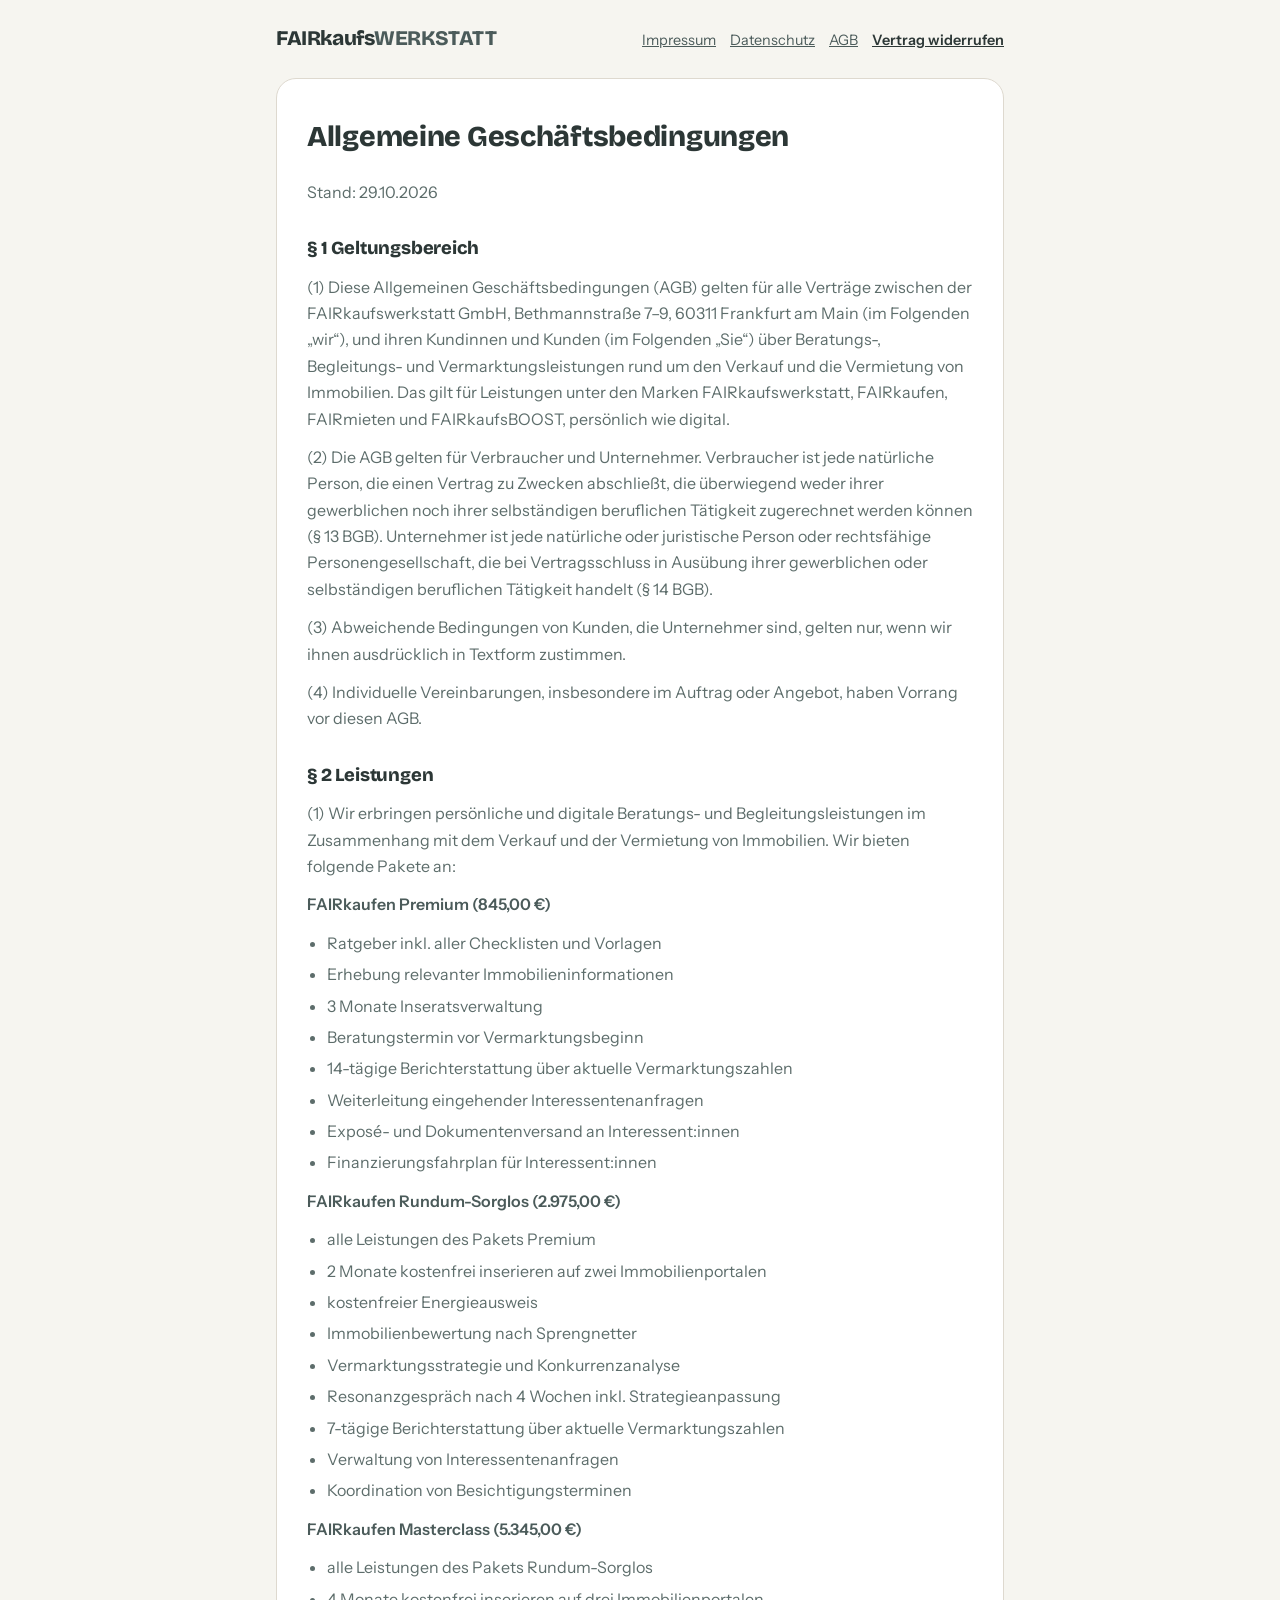
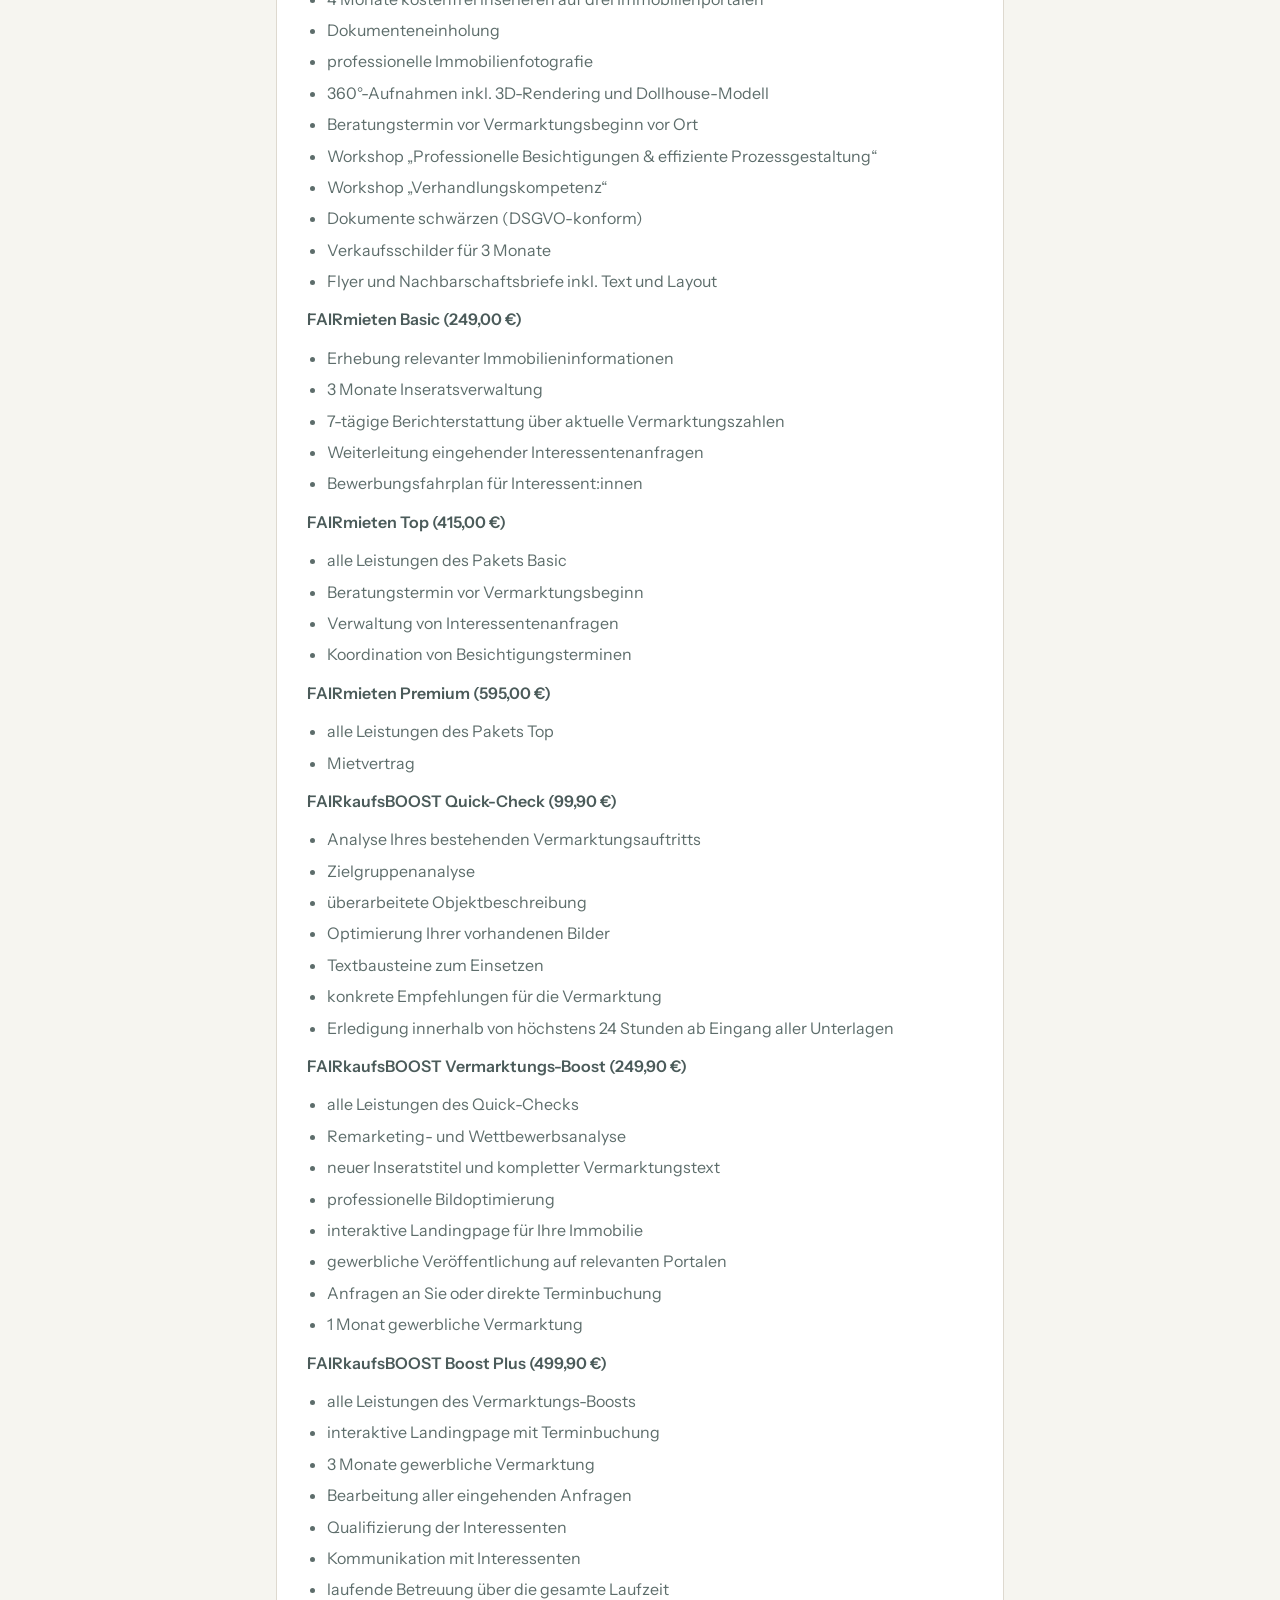
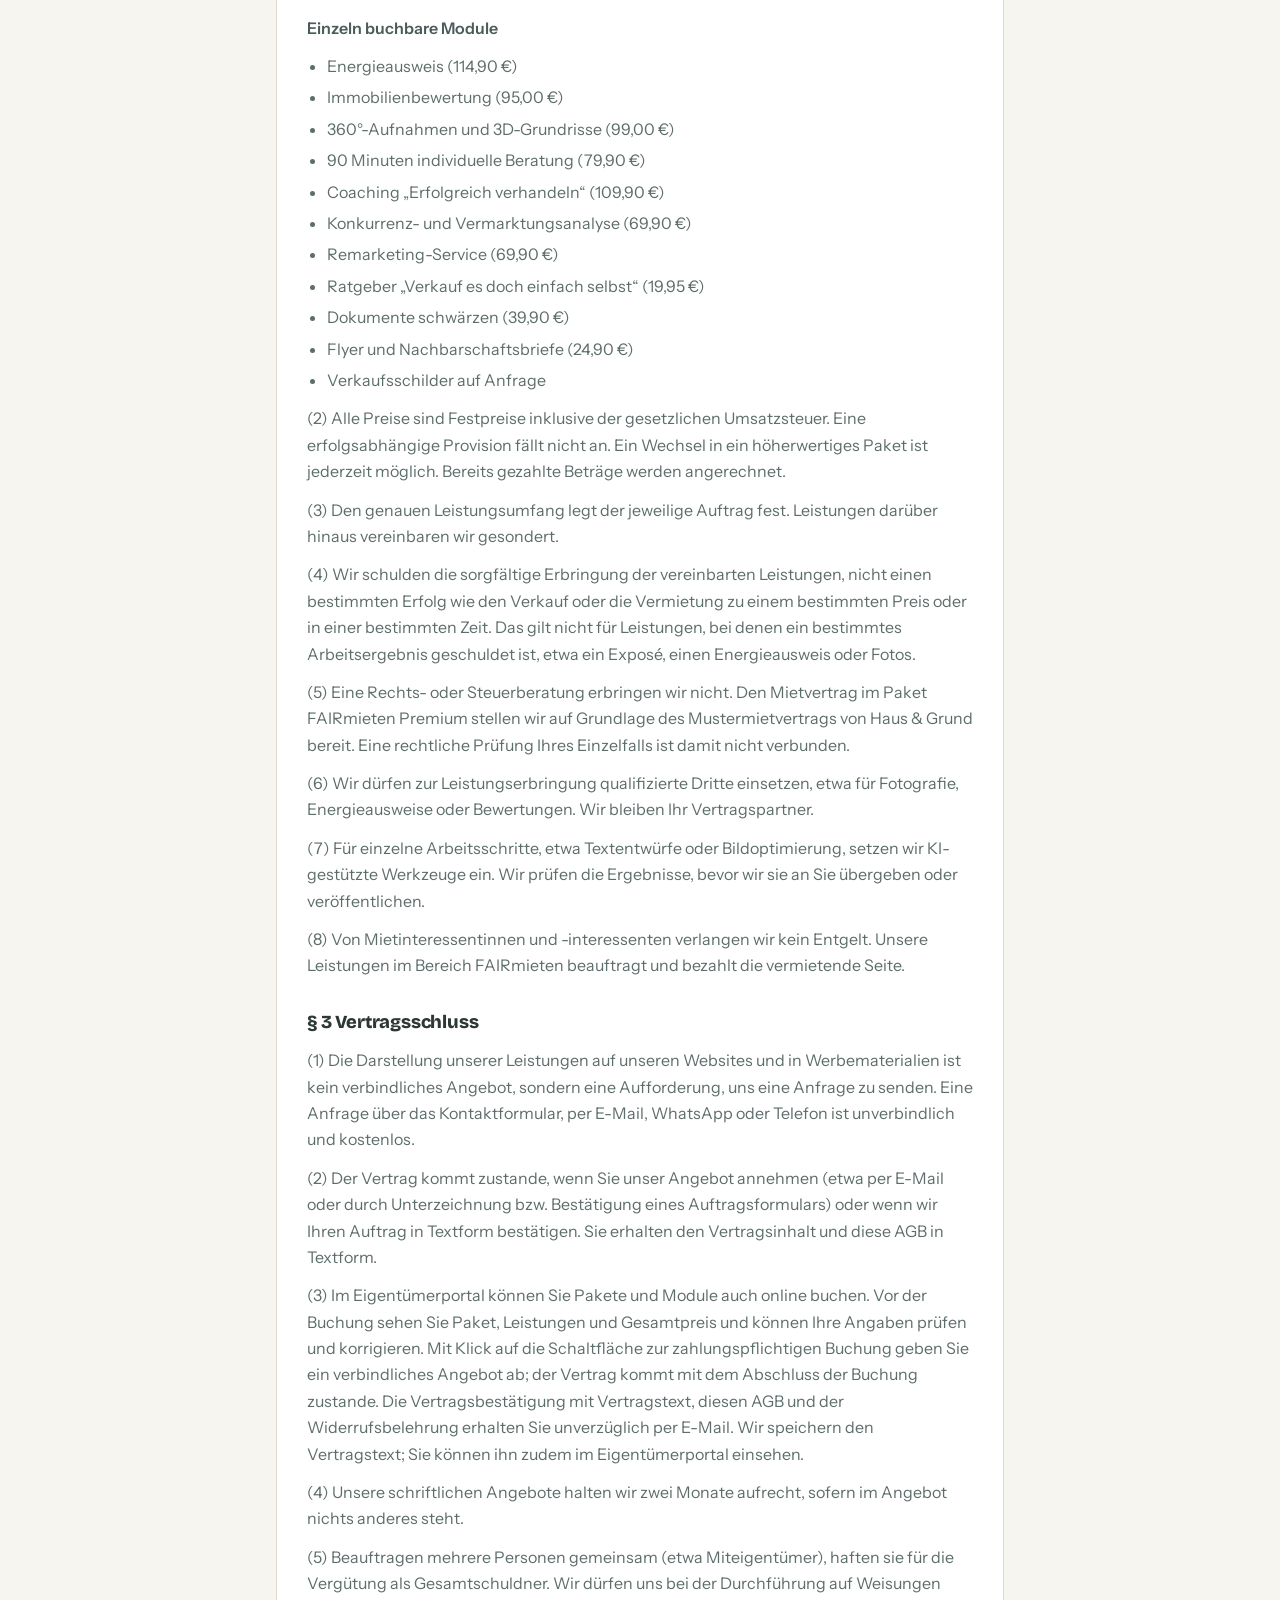
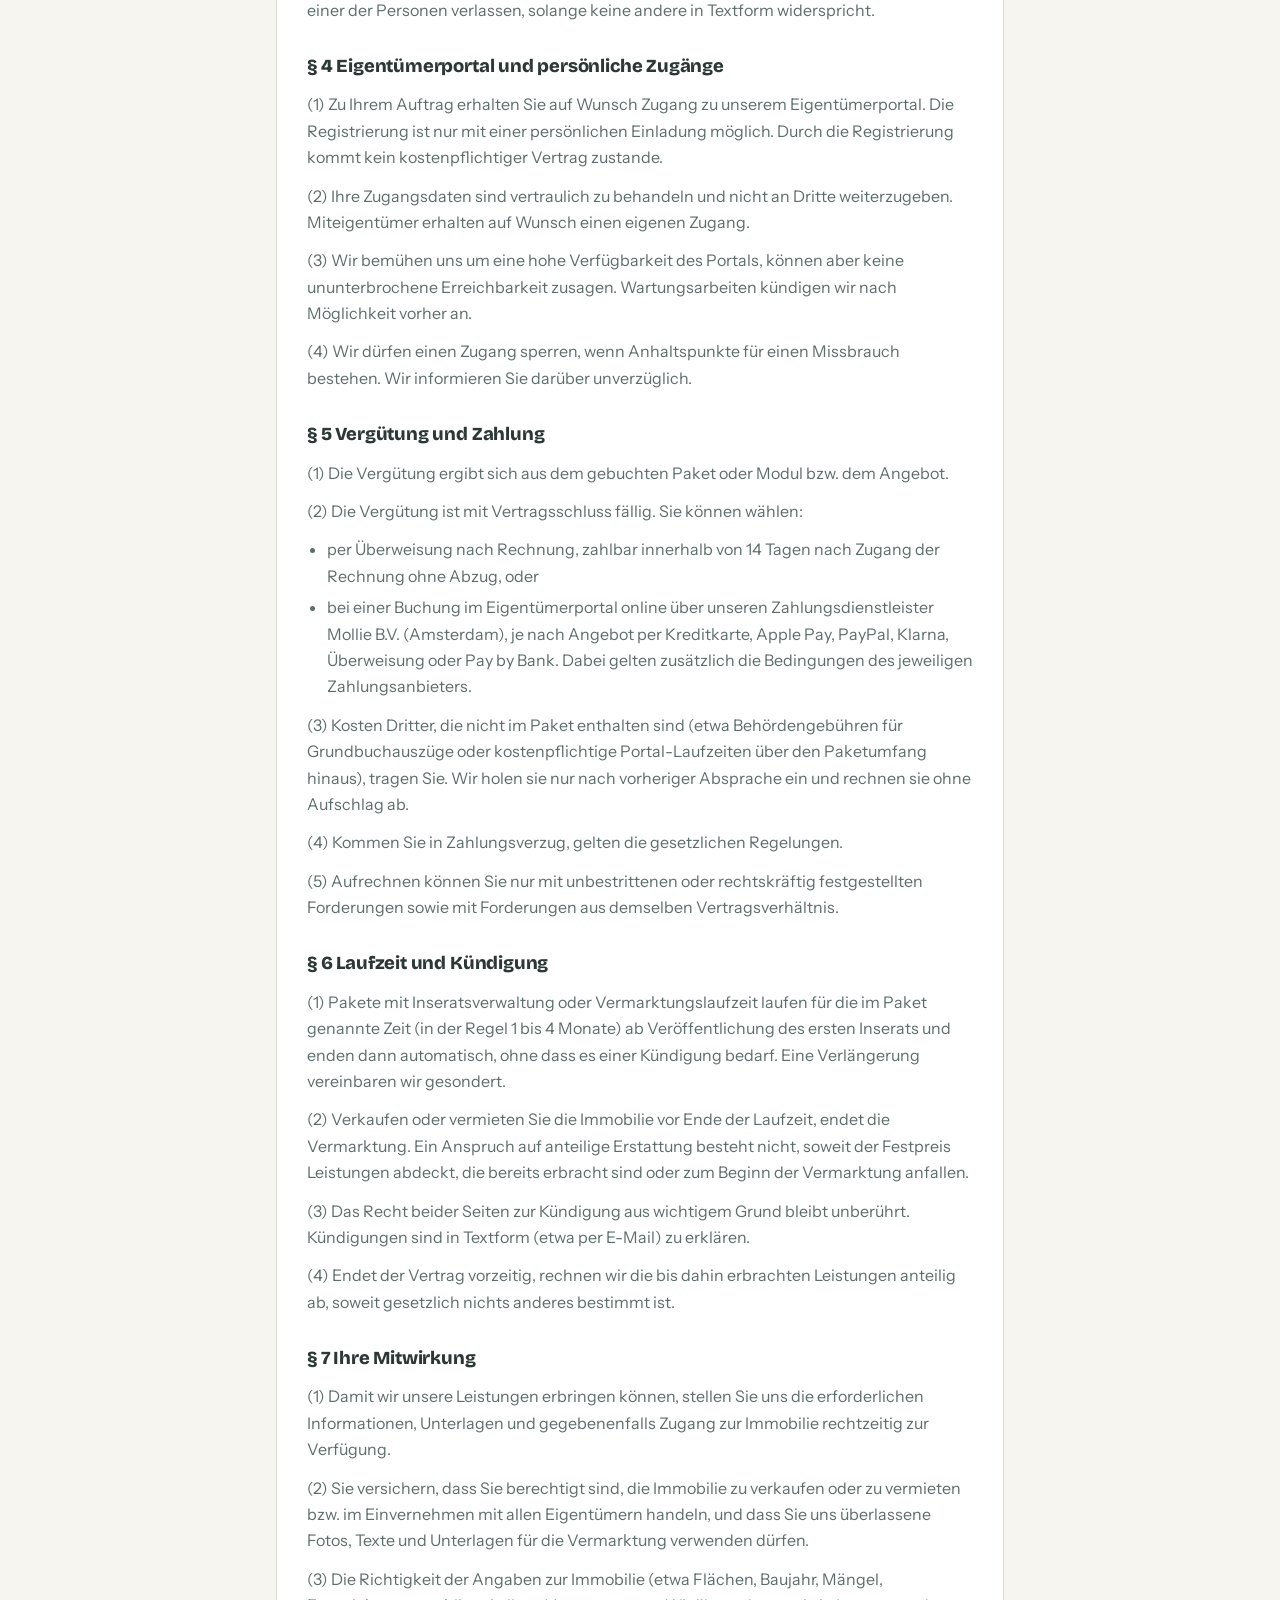
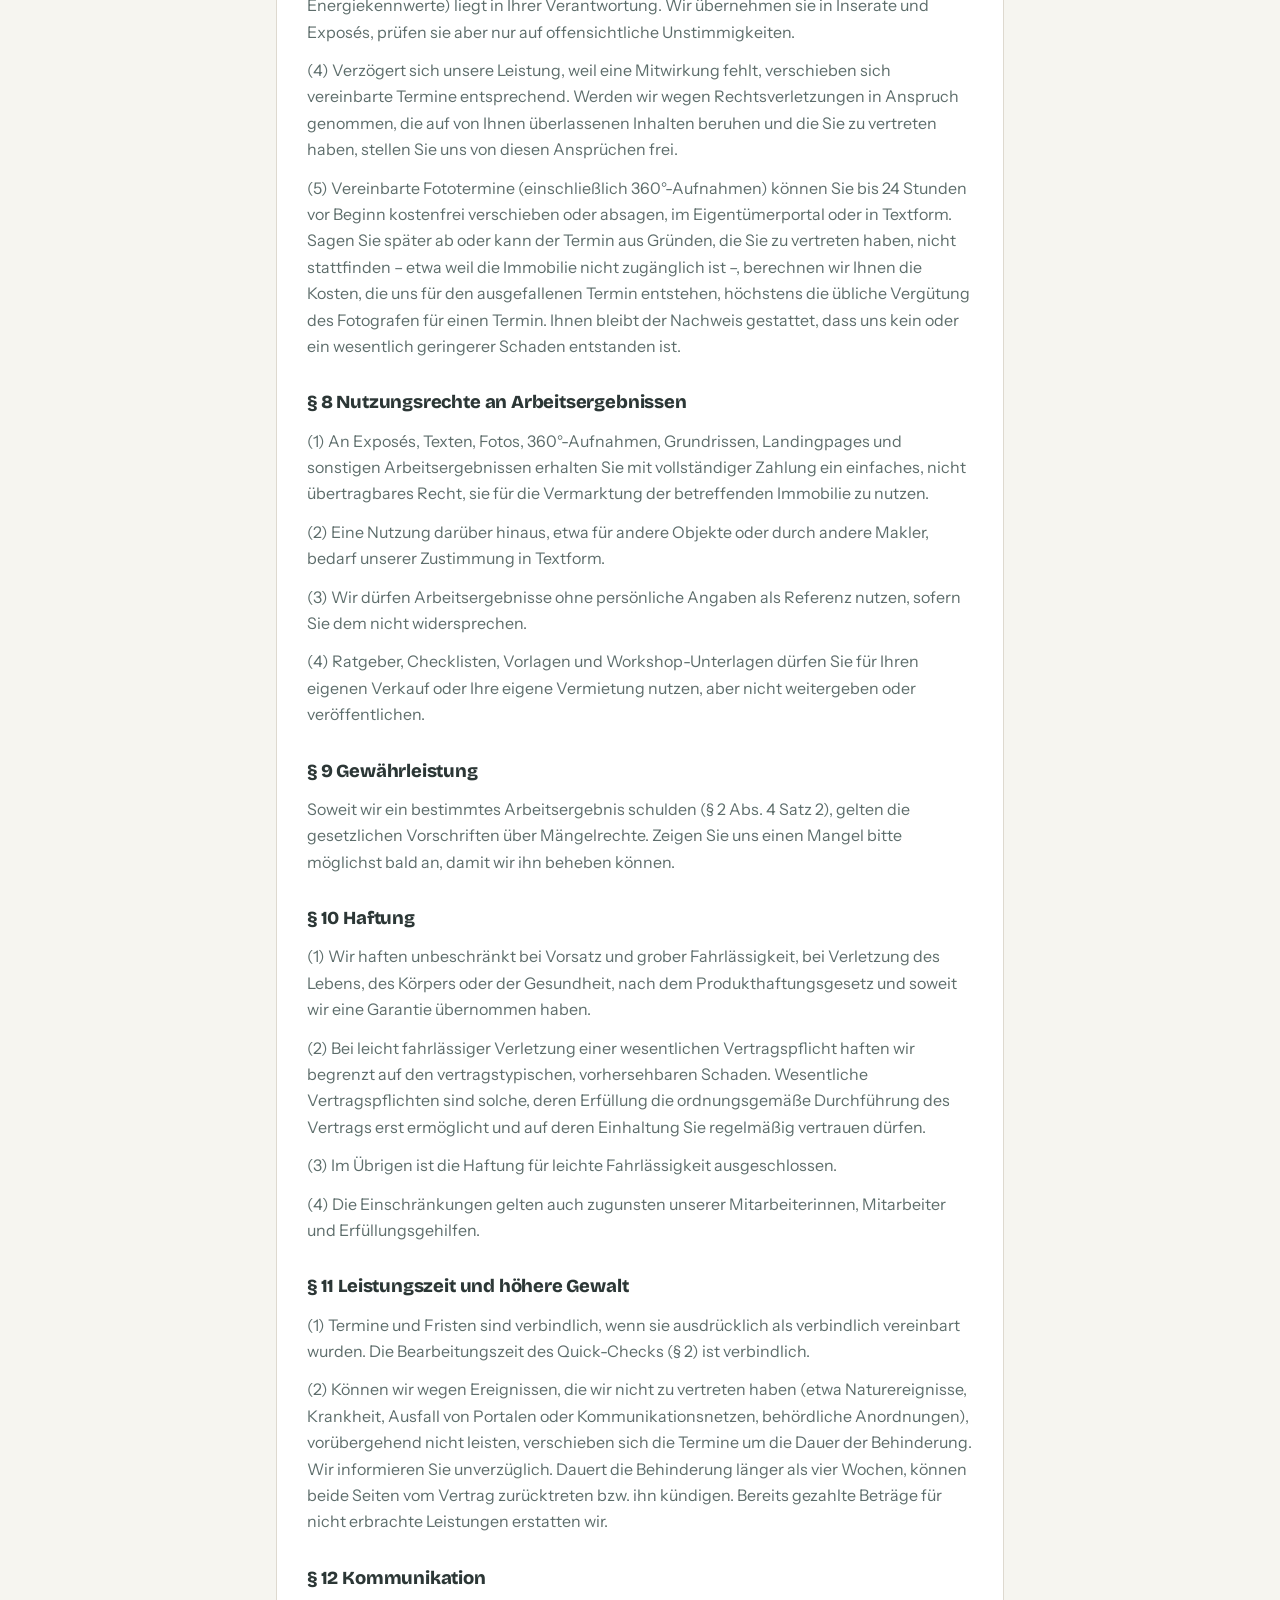
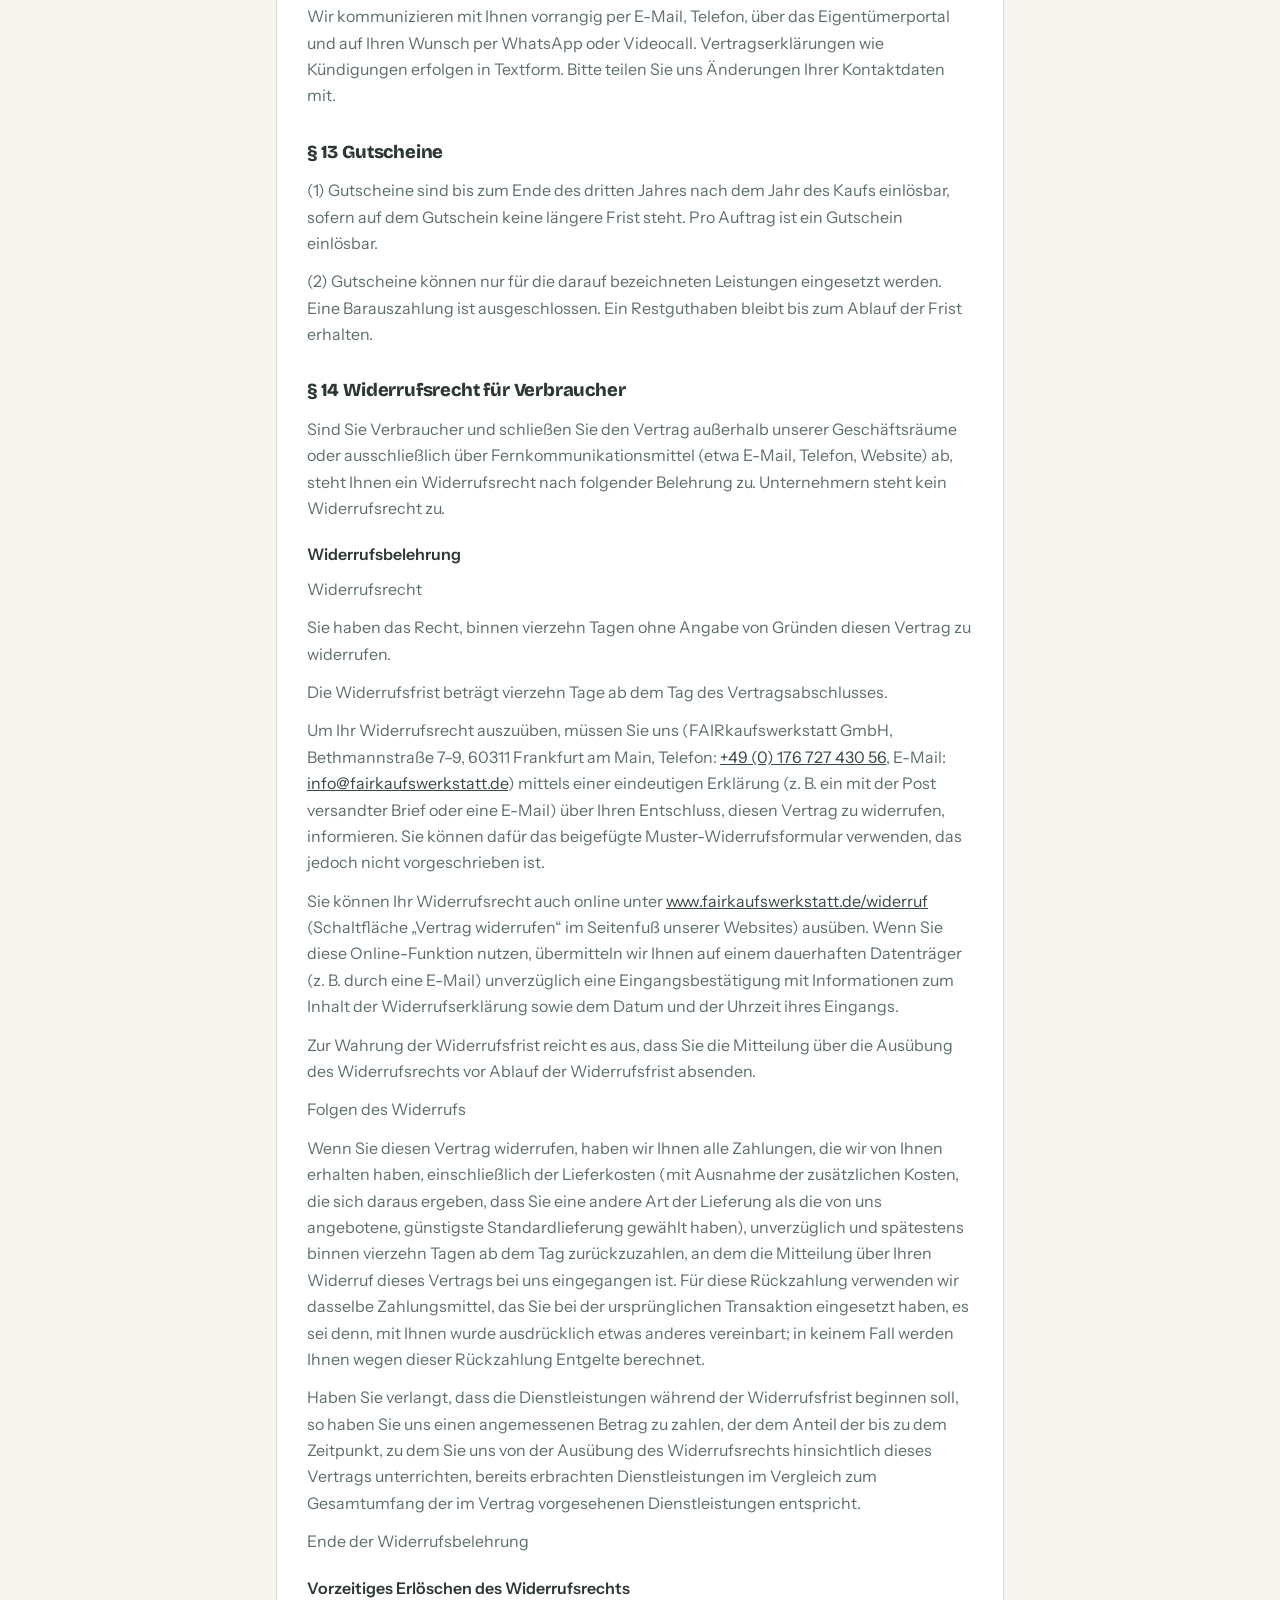
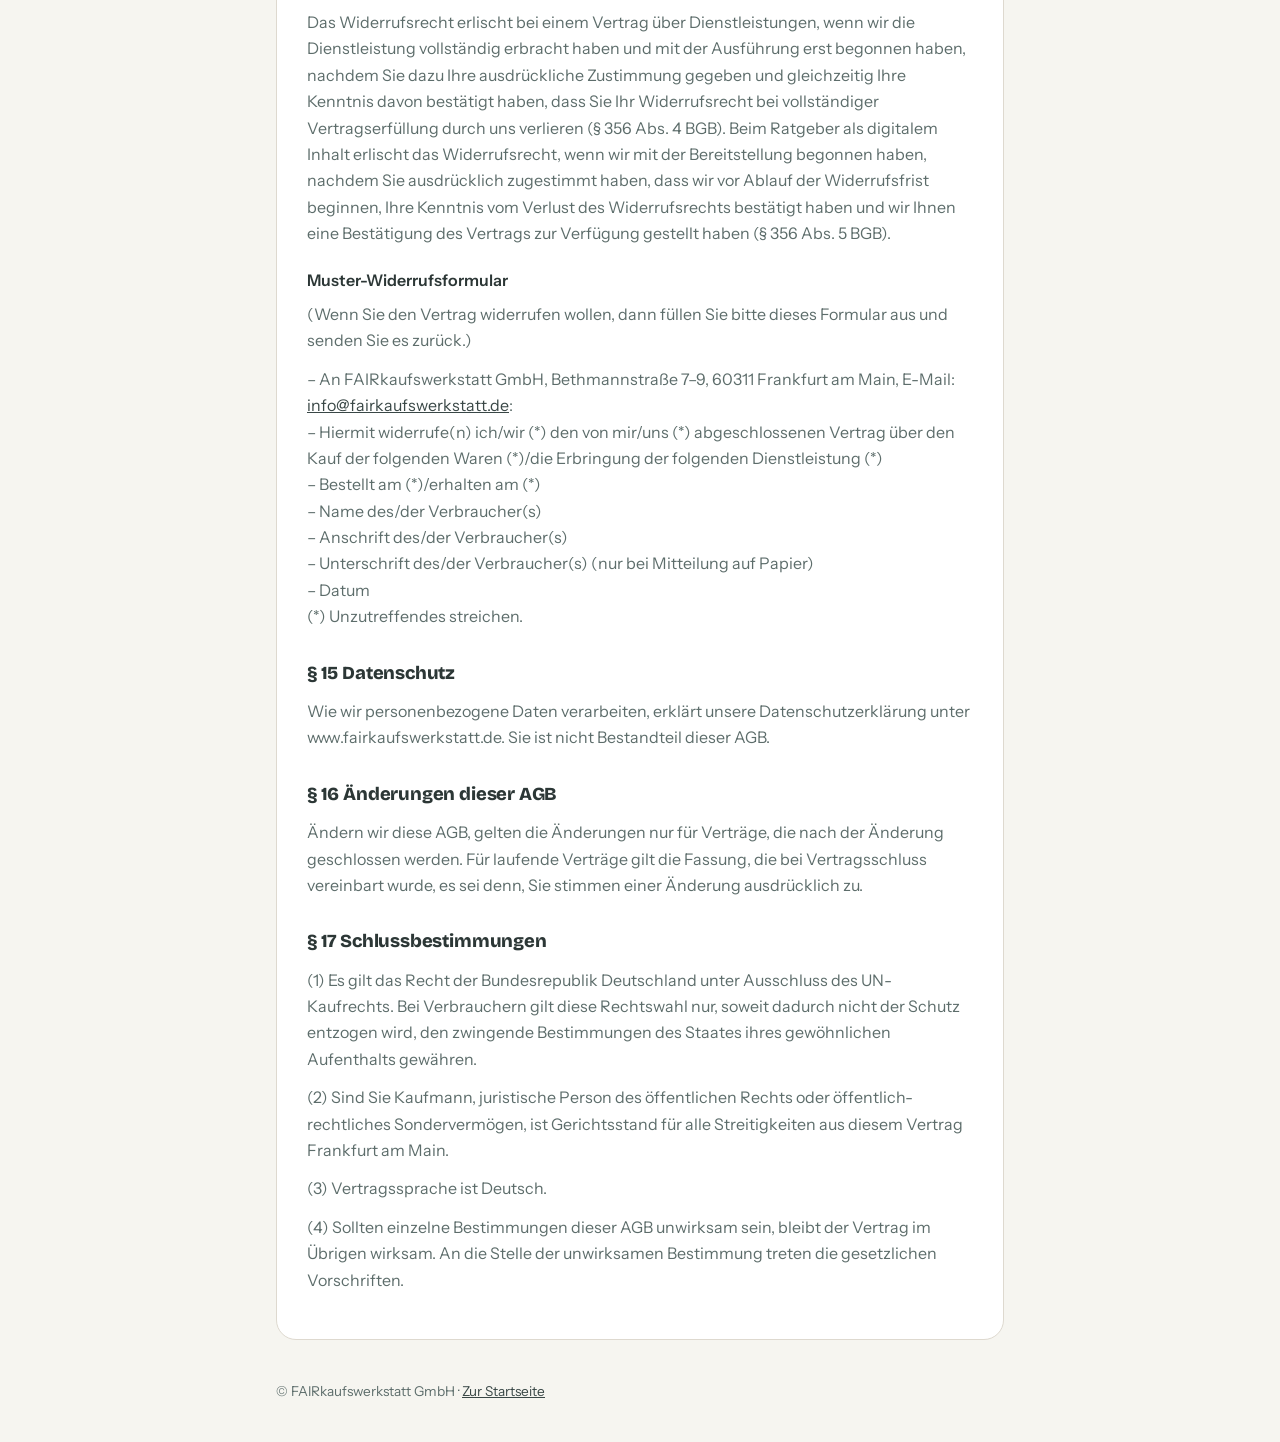
==== commit 23756c6a: "AGB Stand 29.10.2026: § 7 (5) Fototermine bis 24 Stunden vorher kostenfrei verschieben Später abgesa" ====
--- a/agb/index.html
+++ b/agb/index.html
@@ -35,7 +35,7 @@
 <nav><a href="/impressum/">Impressum</a><a href="/datenschutz/">Datenschutz</a><a href="/agb/">AGB</a><a class="widerruf" href="/widerruf/">Vertrag widerrufen</a></nav></header>
 <main>
 <h1>Allgemeine Geschäftsbedingungen</h1>
-<p>Stand: 28.10.2026</p>
+<p>Stand: 29.10.2026</p>
 <h2>§ 1 Geltungsbereich</h2>
 <p>(1) Diese Allgemeinen Geschäftsbedingungen (AGB) gelten für alle Verträge zwischen der FAIRkaufswerkstatt GmbH, Bethmannstraße 7–9, 60311 Frankfurt am Main (im Folgenden „wir“), und ihren Kundinnen und Kunden (im Folgenden „Sie“) über Beratungs-, Begleitungs- und Vermarktungsleistungen rund um den Verkauf und die Vermietung von Immobilien. Das gilt für Leistungen unter den Marken FAIRkaufswerkstatt, FAIRkaufen, FAIRmieten und FAIRkaufsBOOST, persönlich wie digital.</p>
 <p>(2) Die AGB gelten für Verbraucher und Unternehmer. Verbraucher ist jede natürliche Person, die einen Vertrag zu Zwecken abschließt, die überwiegend weder ihrer gewerblichen noch ihrer selbständigen beruflichen Tätigkeit zugerechnet werden können (§ 13 BGB). Unternehmer ist jede natürliche oder juristische Person oder rechtsfähige Personengesellschaft, die bei Vertragsschluss in Ausübung ihrer gewerblichen oder selbständigen beruflichen Tätigkeit handelt (§ 14 BGB).</p>
@@ -98,6 +98,7 @@
 <p>(2) Sie versichern, dass Sie berechtigt sind, die Immobilie zu verkaufen oder zu vermieten bzw. im Einvernehmen mit allen Eigentümern handeln, und dass Sie uns überlassene Fotos, Texte und Unterlagen für die Vermarktung verwenden dürfen.</p>
 <p>(3) Die Richtigkeit der Angaben zur Immobilie (etwa Flächen, Baujahr, Mängel, Energiekennwerte) liegt in Ihrer Verantwortung. Wir übernehmen sie in Inserate und Exposés, prüfen sie aber nur auf offensichtliche Unstimmigkeiten.</p>
 <p>(4) Verzögert sich unsere Leistung, weil eine Mitwirkung fehlt, verschieben sich vereinbarte Termine entsprechend. Werden wir wegen Rechtsverletzungen in Anspruch genommen, die auf von Ihnen überlassenen Inhalten beruhen und die Sie zu vertreten haben, stellen Sie uns von diesen Ansprüchen frei.</p>
+<p>(5) Vereinbarte Fototermine (einschließlich 360°-Aufnahmen) können Sie bis 24 Stunden vor Beginn kostenfrei verschieben oder absagen, im Eigentümerportal oder in Textform. Sagen Sie später ab oder kann der Termin aus Gründen, die Sie zu vertreten haben, nicht stattfinden – etwa weil die Immobilie nicht zugänglich ist –, berechnen wir Ihnen die Kosten, die uns für den ausgefallenen Termin entstehen, höchstens die übliche Vergütung des Fotografen für einen Termin. Ihnen bleibt der Nachweis gestattet, dass uns kein oder ein wesentlich geringerer Schaden entstanden ist.</p>
 <h2>§ 8 Nutzungsrechte an Arbeitsergebnissen</h2>
 <p>(1) An Exposés, Texten, Fotos, 360°-Aufnahmen, Grundrissen, Landingpages und sonstigen Arbeitsergebnissen erhalten Sie mit vollständiger Zahlung ein einfaches, nicht übertragbares Recht, sie für die Vermarktung der betreffenden Immobilie zu nutzen.</p>
 <p>(2) Eine Nutzung darüber hinaus, etwa für andere Objekte oder durch andere Makler, bedarf unserer Zustimmung in Textform.</p>
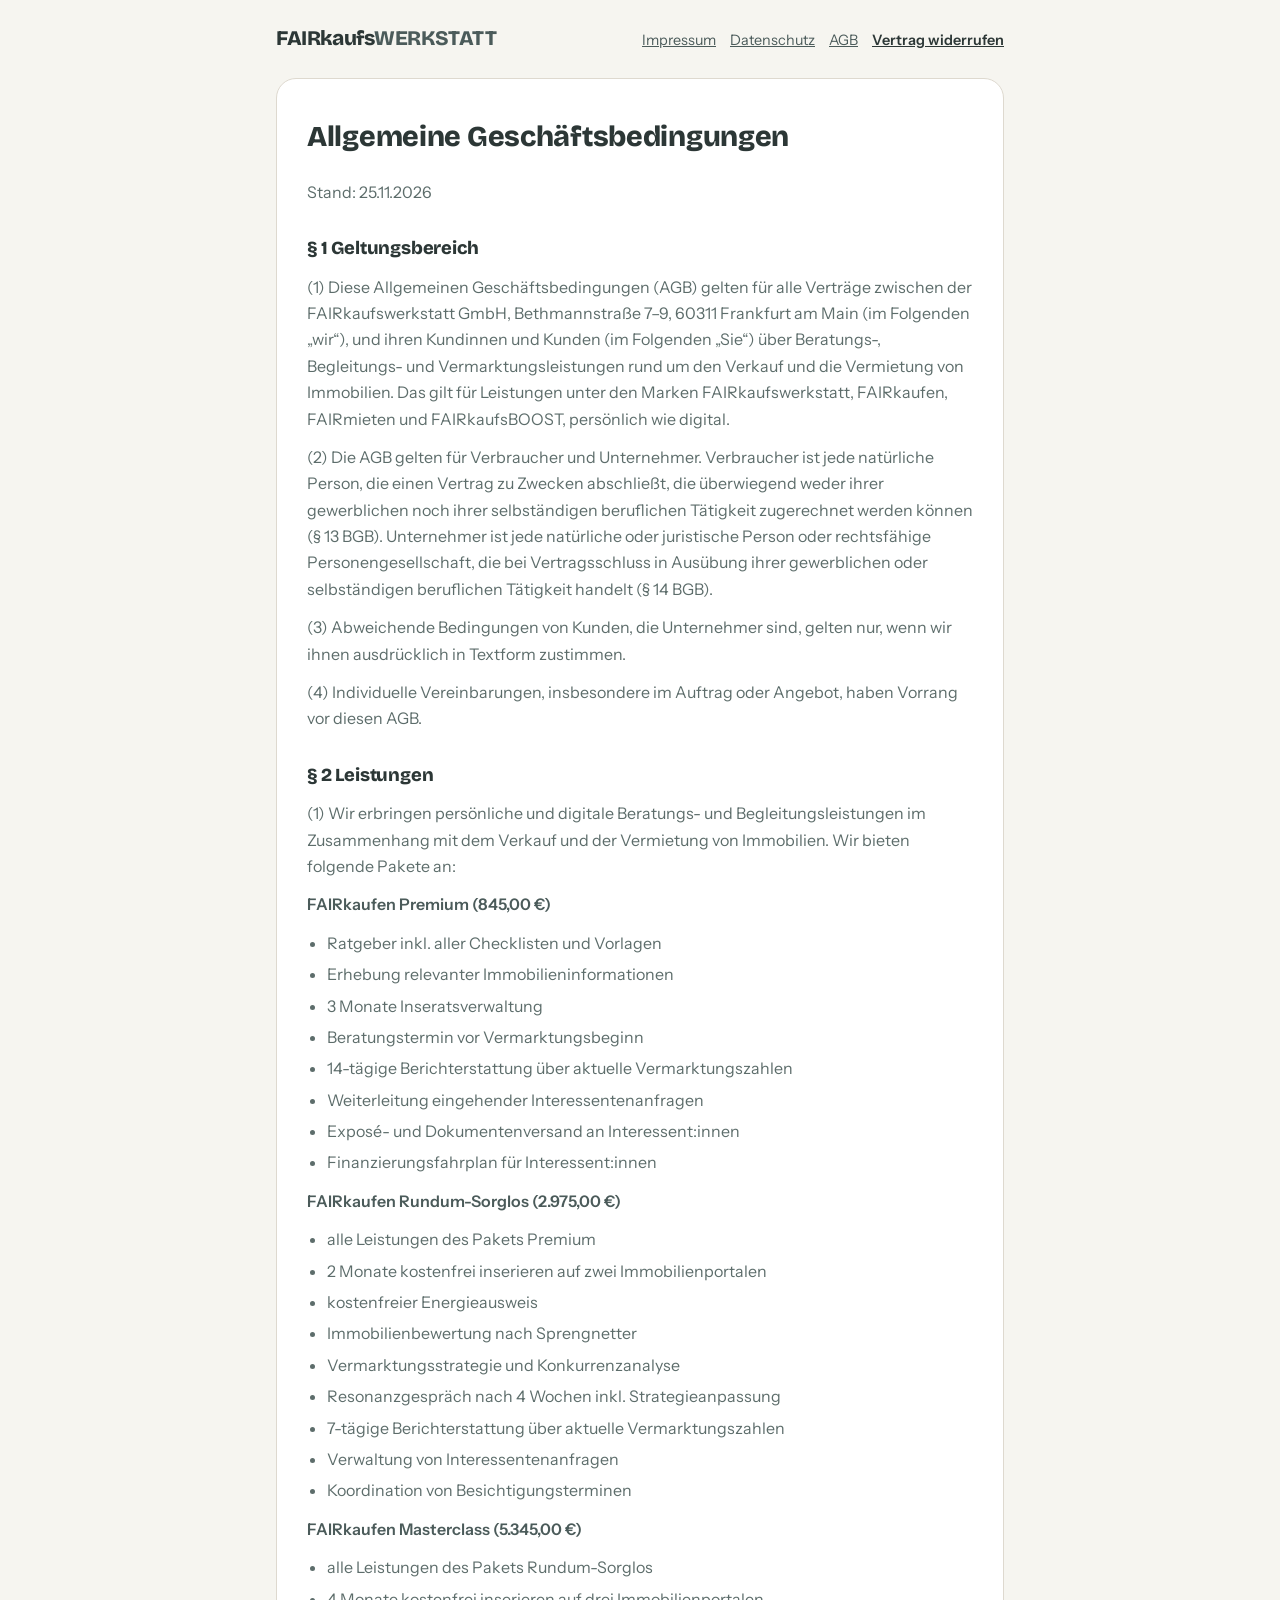
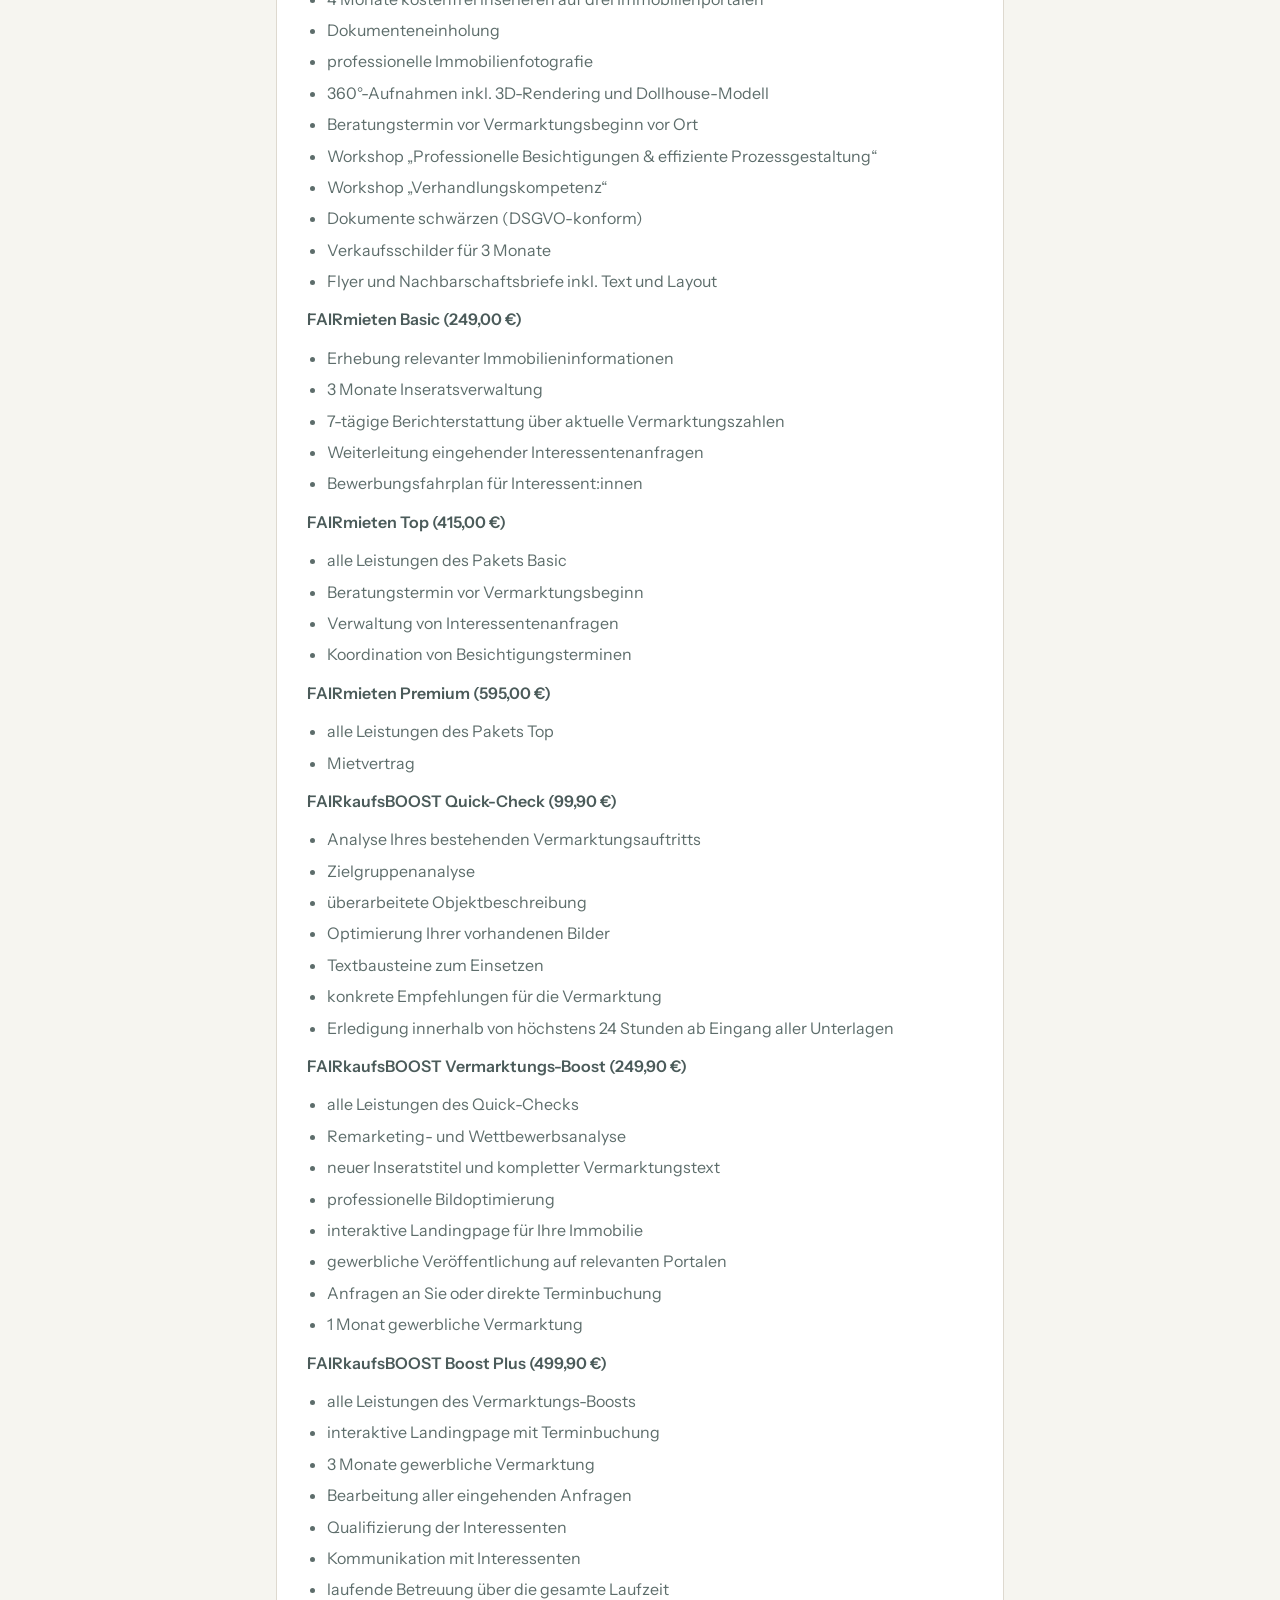
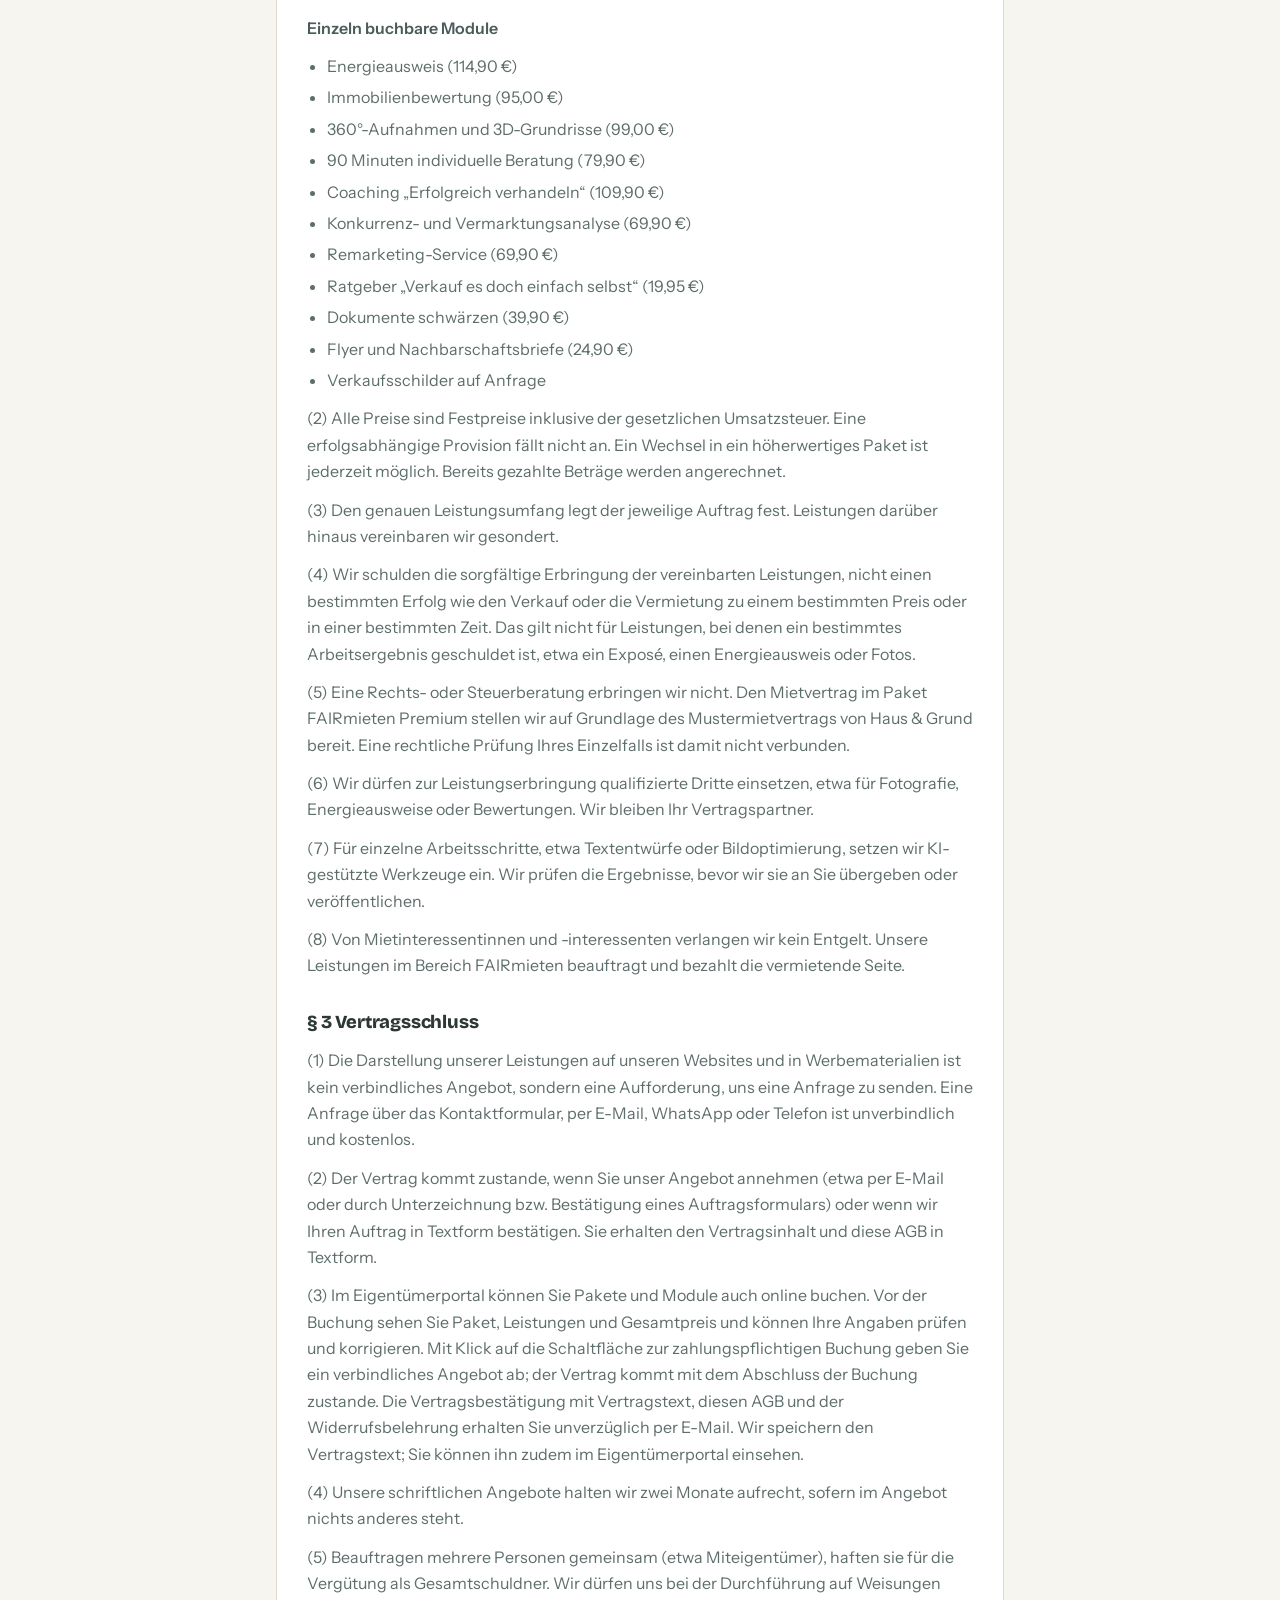
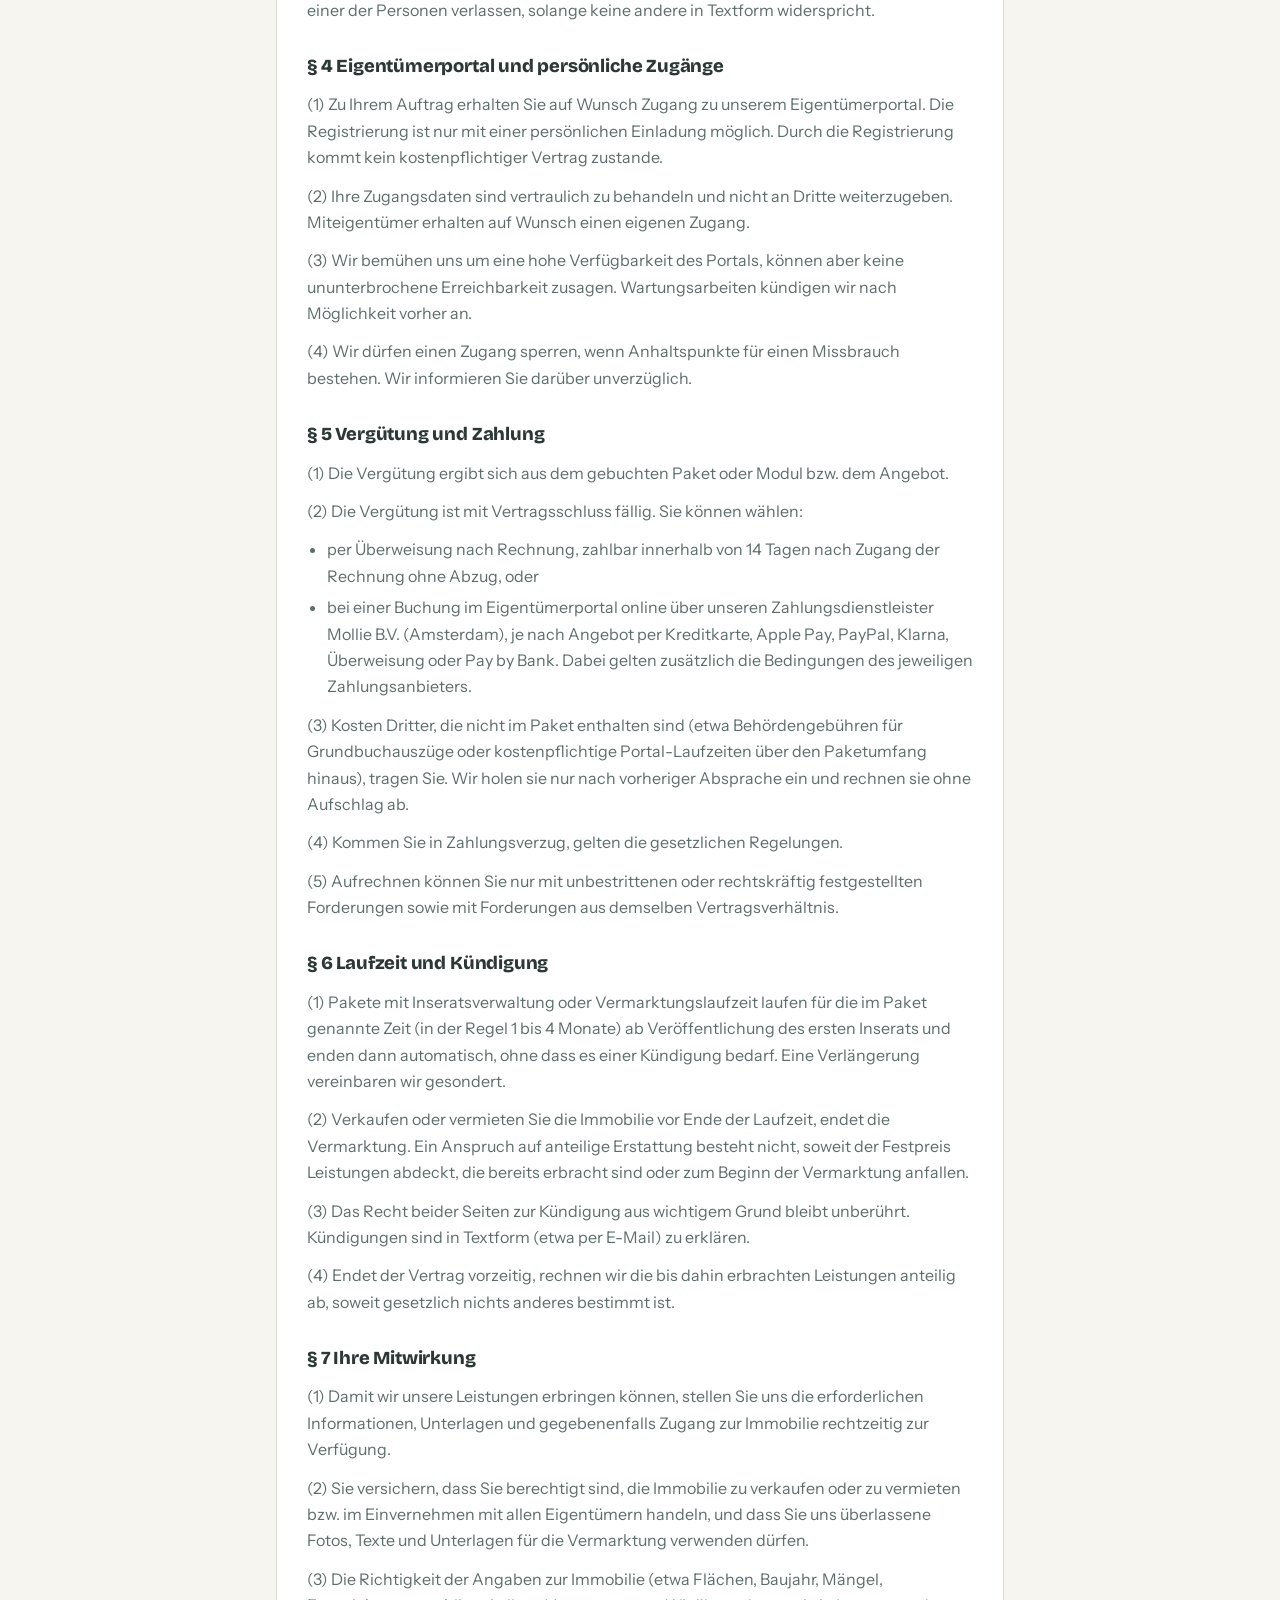
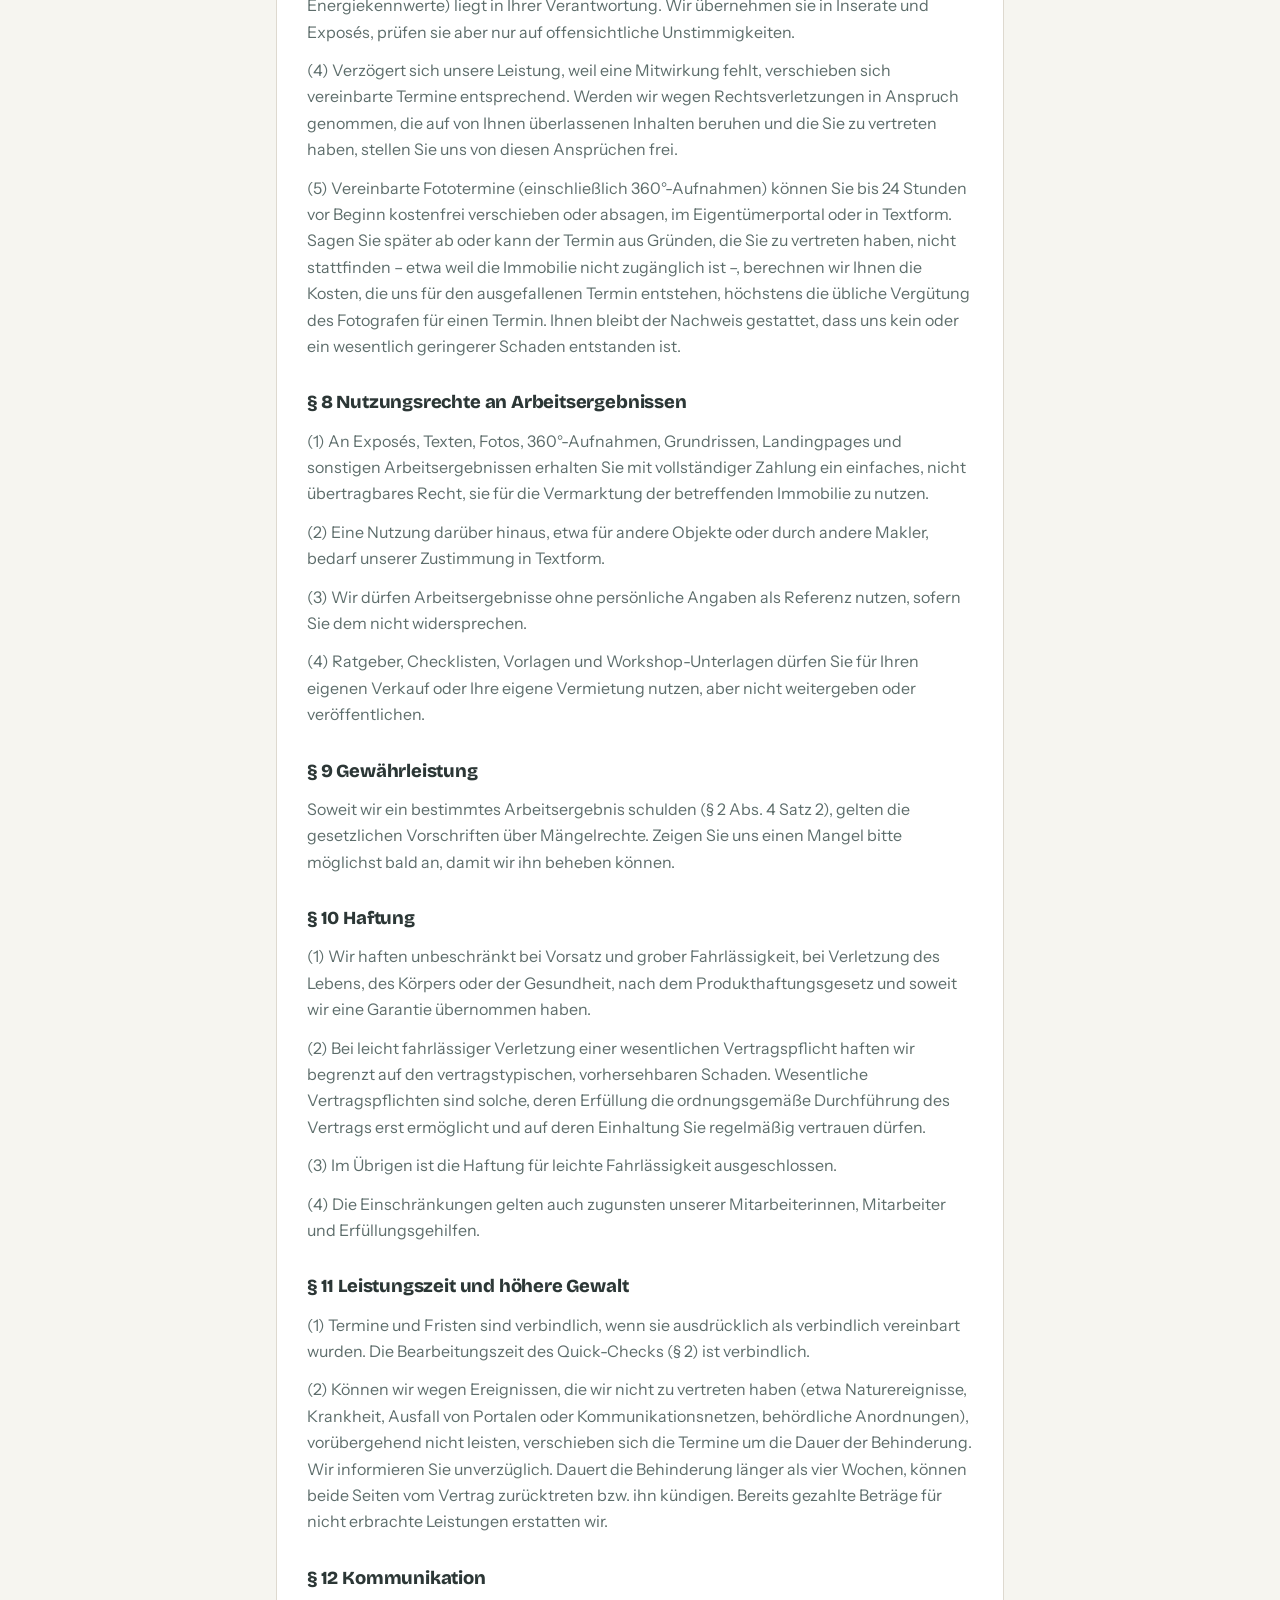
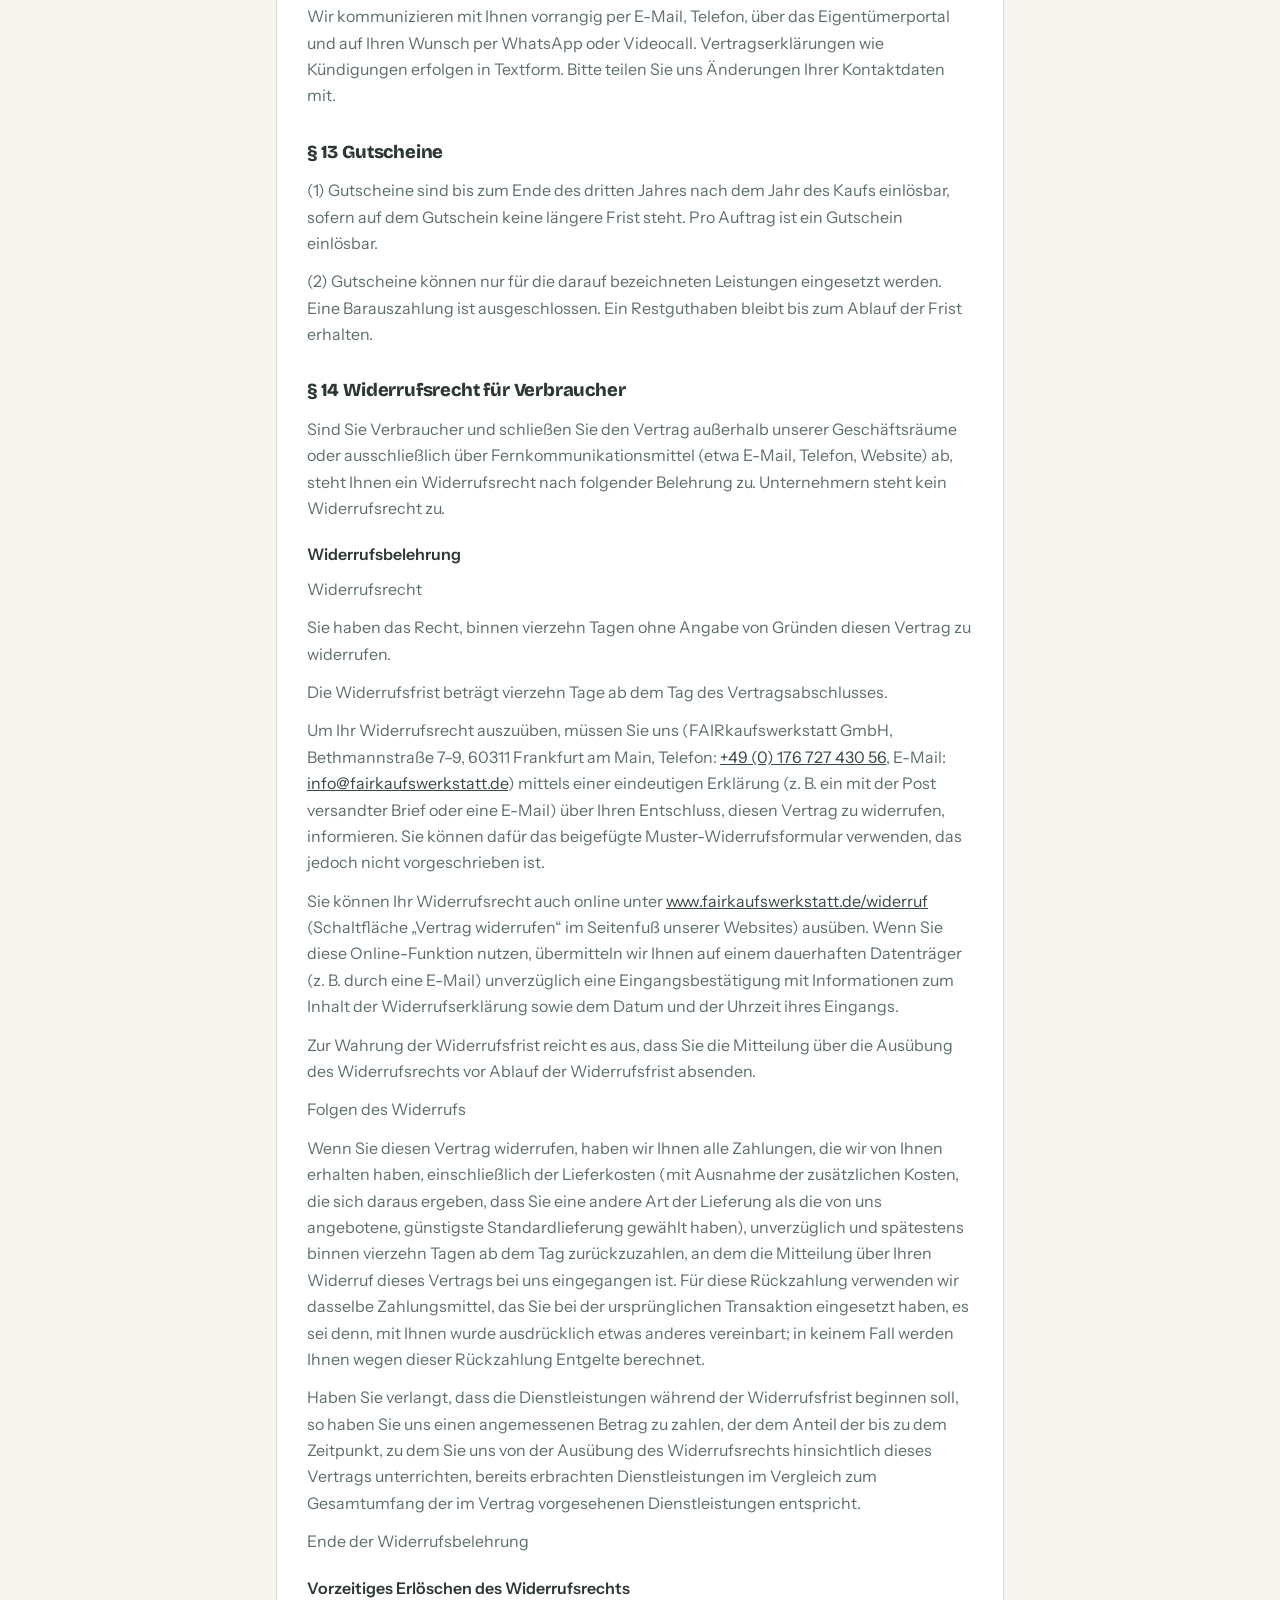
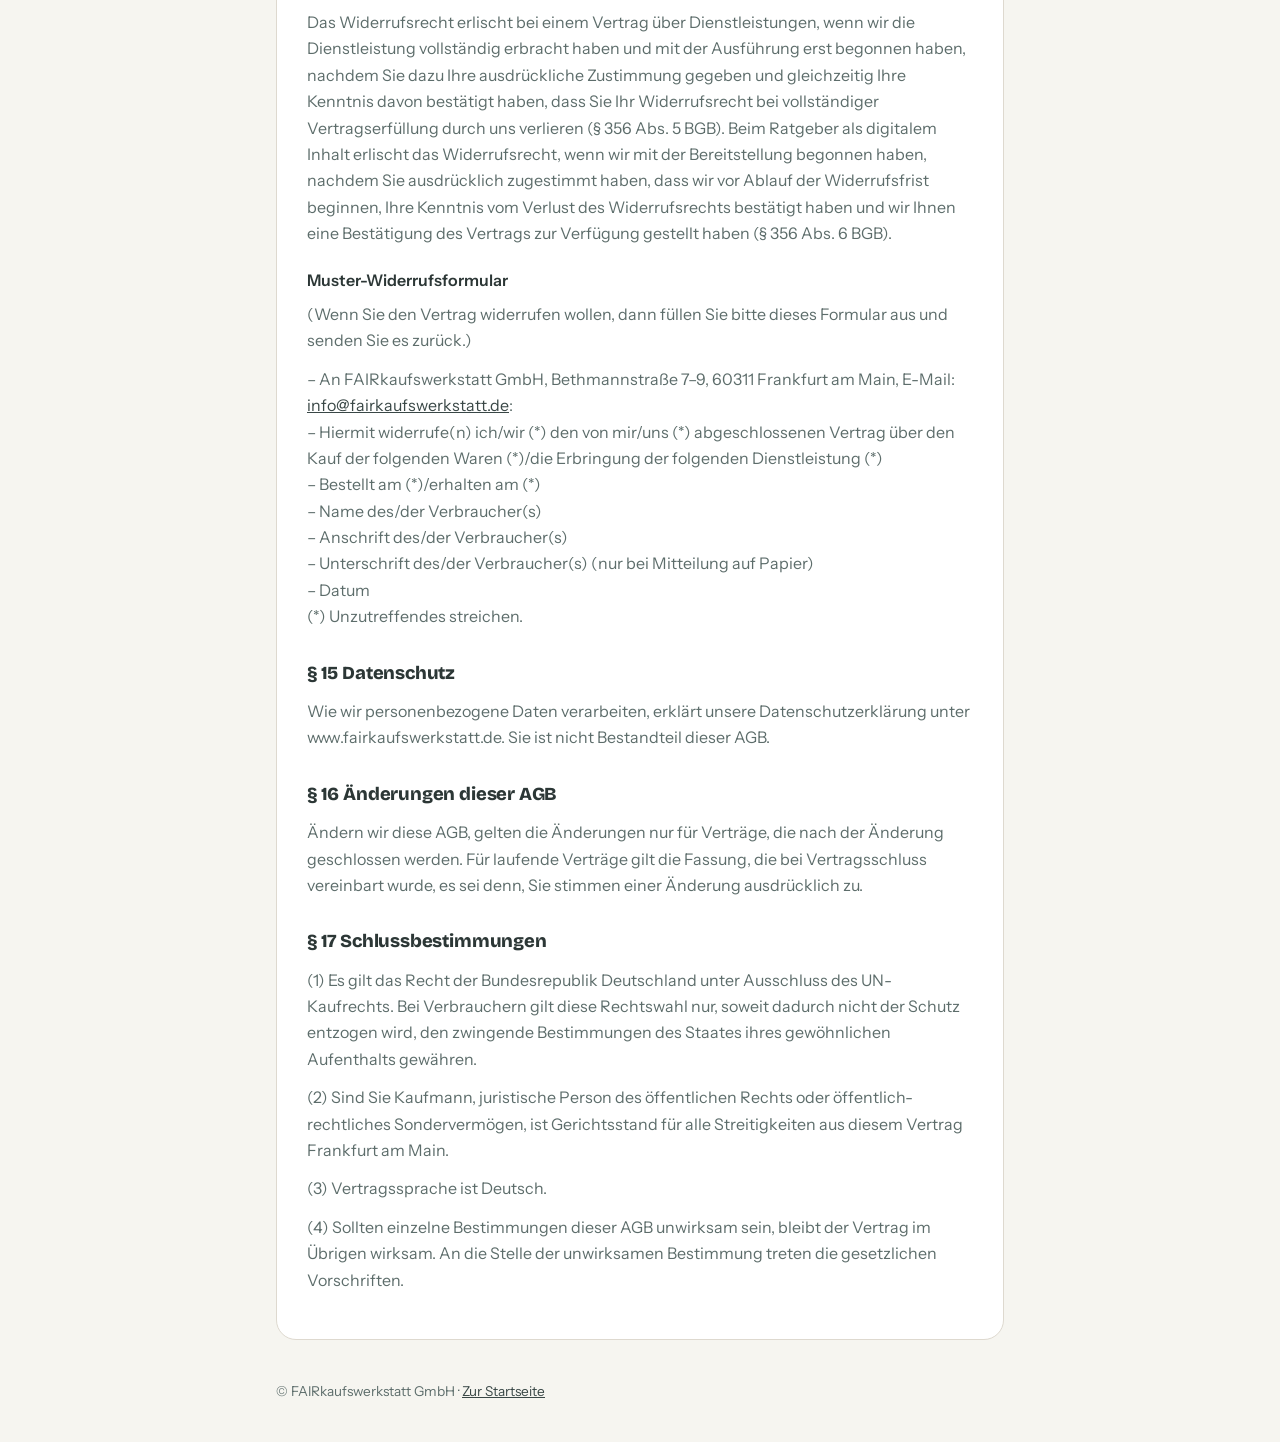
==== commit a08a62b9: "AGB Stand 25.11.2026: § 356 Abs. 5 und 6 BGB (seit 19.06.2026 neu nummeriert) Vorzeitiges Erlöschen " ====
--- a/agb/index.html
+++ b/agb/index.html
@@ -35,7 +35,7 @@
 <nav><a href="/impressum/">Impressum</a><a href="/datenschutz/">Datenschutz</a><a href="/agb/">AGB</a><a class="widerruf" href="/widerruf/">Vertrag widerrufen</a></nav></header>
 <main>
 <h1>Allgemeine Geschäftsbedingungen</h1>
-<p>Stand: 29.10.2026</p>
+<p>Stand: 25.11.2026</p>
 <h2>§ 1 Geltungsbereich</h2>
 <p>(1) Diese Allgemeinen Geschäftsbedingungen (AGB) gelten für alle Verträge zwischen der FAIRkaufswerkstatt GmbH, Bethmannstraße 7–9, 60311 Frankfurt am Main (im Folgenden „wir“), und ihren Kundinnen und Kunden (im Folgenden „Sie“) über Beratungs-, Begleitungs- und Vermarktungsleistungen rund um den Verkauf und die Vermietung von Immobilien. Das gilt für Leistungen unter den Marken FAIRkaufswerkstatt, FAIRkaufen, FAIRmieten und FAIRkaufsBOOST, persönlich wie digital.</p>
 <p>(2) Die AGB gelten für Verbraucher und Unternehmer. Verbraucher ist jede natürliche Person, die einen Vertrag zu Zwecken abschließt, die überwiegend weder ihrer gewerblichen noch ihrer selbständigen beruflichen Tätigkeit zugerechnet werden können (§ 13 BGB). Unternehmer ist jede natürliche oder juristische Person oder rechtsfähige Personengesellschaft, die bei Vertragsschluss in Ausübung ihrer gewerblichen oder selbständigen beruflichen Tätigkeit handelt (§ 14 BGB).</p>
@@ -133,7 +133,7 @@
 <p>Haben Sie verlangt, dass die Dienstleistungen während der Widerrufsfrist beginnen soll, so haben Sie uns einen angemessenen Betrag zu zahlen, der dem Anteil der bis zu dem Zeitpunkt, zu dem Sie uns von der Ausübung des Widerrufsrechts hinsichtlich dieses Vertrags unterrichten, bereits erbrachten Dienstleistungen im Vergleich zum Gesamtumfang der im Vertrag vorgesehenen Dienstleistungen entspricht.</p>
 <p>Ende der Widerrufsbelehrung</p>
 <h3>Vorzeitiges Erlöschen des Widerrufsrechts</h3>
-<p>Das Widerrufsrecht erlischt bei einem Vertrag über Dienstleistungen, wenn wir die Dienstleistung vollständig erbracht haben und mit der Ausführung erst begonnen haben, nachdem Sie dazu Ihre ausdrückliche Zustimmung gegeben und gleichzeitig Ihre Kenntnis davon bestätigt haben, dass Sie Ihr Widerrufsrecht bei vollständiger Vertragserfüllung durch uns verlieren (§ 356 Abs. 4 BGB). Beim Ratgeber als digitalem Inhalt erlischt das Widerrufsrecht, wenn wir mit der Bereitstellung begonnen haben, nachdem Sie ausdrücklich zugestimmt haben, dass wir vor Ablauf der Widerrufsfrist beginnen, Ihre Kenntnis vom Verlust des Widerrufsrechts bestätigt haben und wir Ihnen eine Bestätigung des Vertrags zur Verfügung gestellt haben (§ 356 Abs. 5 BGB).</p>
+<p>Das Widerrufsrecht erlischt bei einem Vertrag über Dienstleistungen, wenn wir die Dienstleistung vollständig erbracht haben und mit der Ausführung erst begonnen haben, nachdem Sie dazu Ihre ausdrückliche Zustimmung gegeben und gleichzeitig Ihre Kenntnis davon bestätigt haben, dass Sie Ihr Widerrufsrecht bei vollständiger Vertragserfüllung durch uns verlieren (§ 356 Abs. 5 BGB). Beim Ratgeber als digitalem Inhalt erlischt das Widerrufsrecht, wenn wir mit der Bereitstellung begonnen haben, nachdem Sie ausdrücklich zugestimmt haben, dass wir vor Ablauf der Widerrufsfrist beginnen, Ihre Kenntnis vom Verlust des Widerrufsrechts bestätigt haben und wir Ihnen eine Bestätigung des Vertrags zur Verfügung gestellt haben (§ 356 Abs. 6 BGB).</p>
 <h3>Muster-Widerrufsformular</h3>
 <p>(Wenn Sie den Vertrag widerrufen wollen, dann füllen Sie bitte dieses Formular aus und senden Sie es zurück.)</p>
 <p>– An FAIRkaufswerkstatt GmbH, Bethmannstraße 7–9, 60311 Frankfurt am Main, E-Mail: <a href="mailto:info@fairkaufswerkstatt.de">info@fairkaufswerkstatt.de</a>:<br>– Hiermit widerrufe(n) ich/wir (*) den von mir/uns (*) abgeschlossenen Vertrag über den Kauf der folgenden Waren (*)/die Erbringung der folgenden Dienstleistung (*)<br>– Bestellt am (*)/erhalten am (*)<br>– Name des/der Verbraucher(s)<br>– Anschrift des/der Verbraucher(s)<br>– Unterschrift des/der Verbraucher(s) (nur bei Mitteilung auf Papier)<br>– Datum<br>(*) Unzutreffendes streichen.</p>
